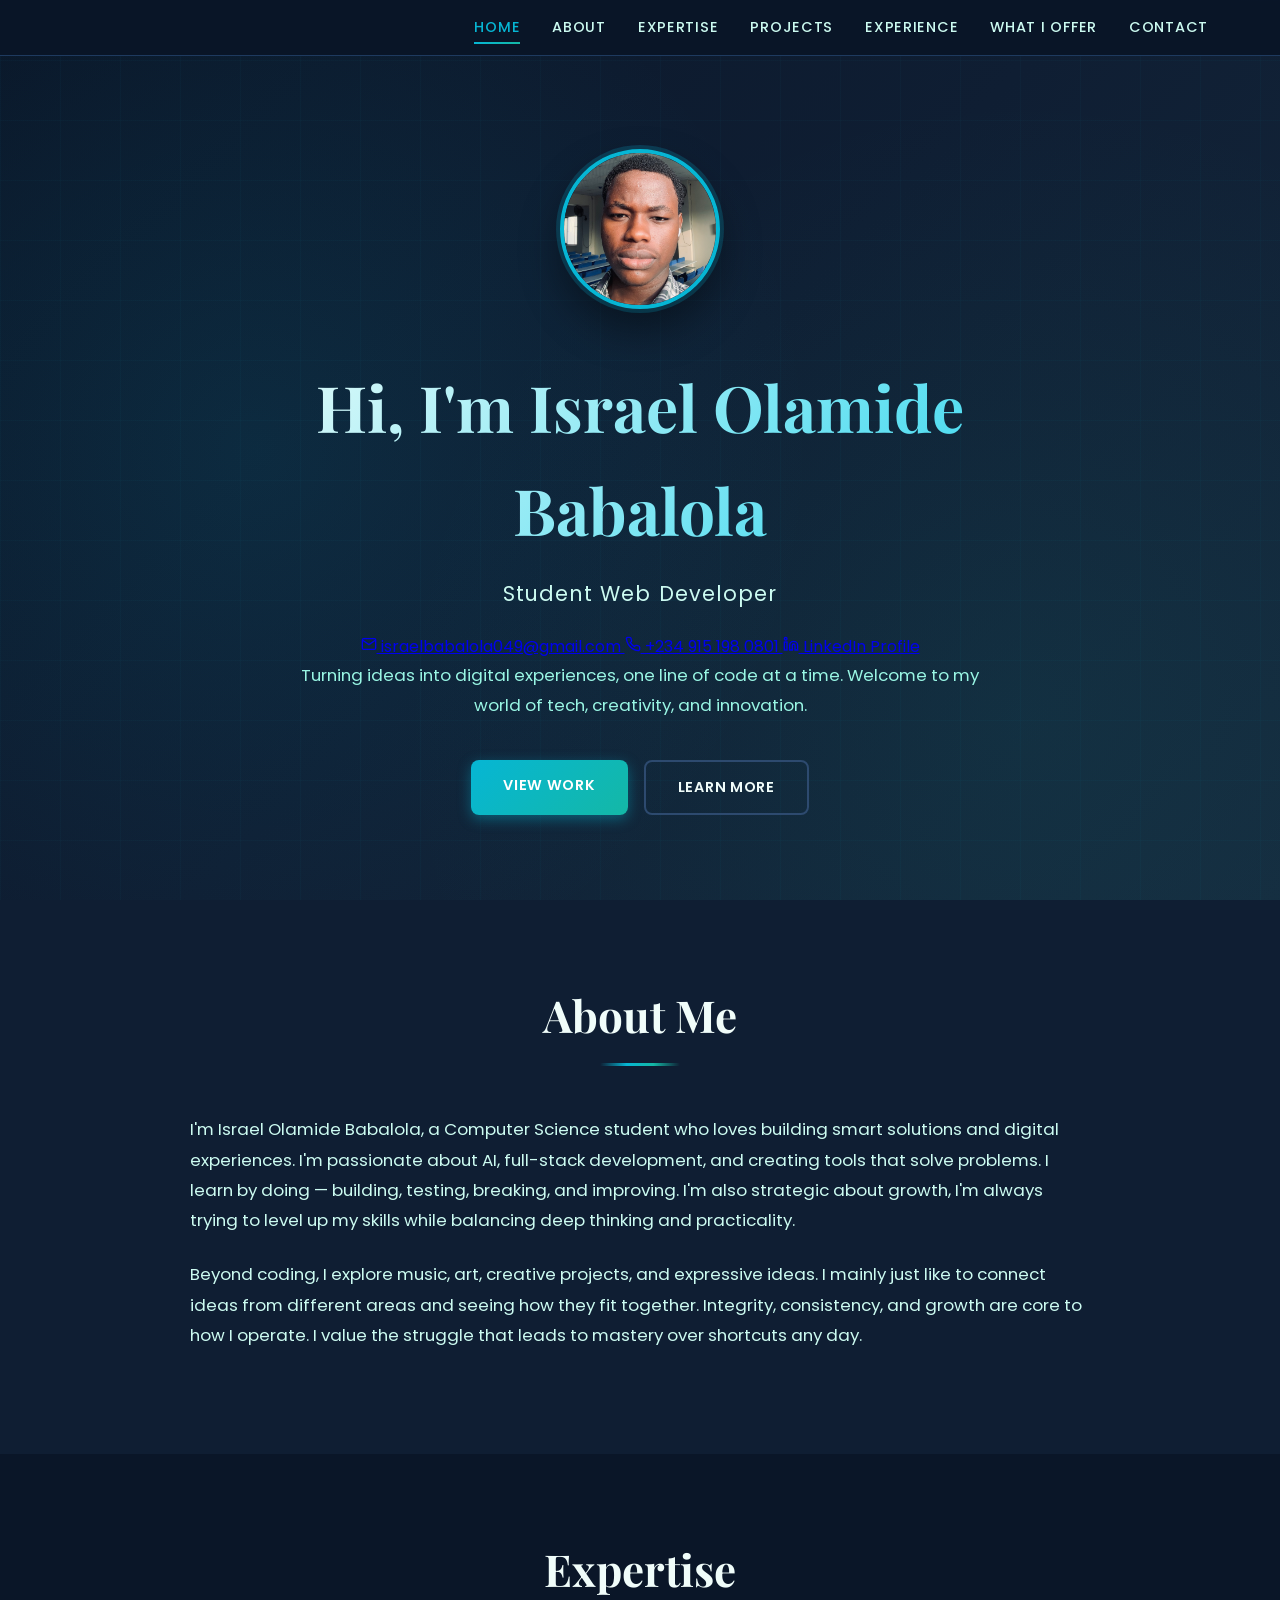
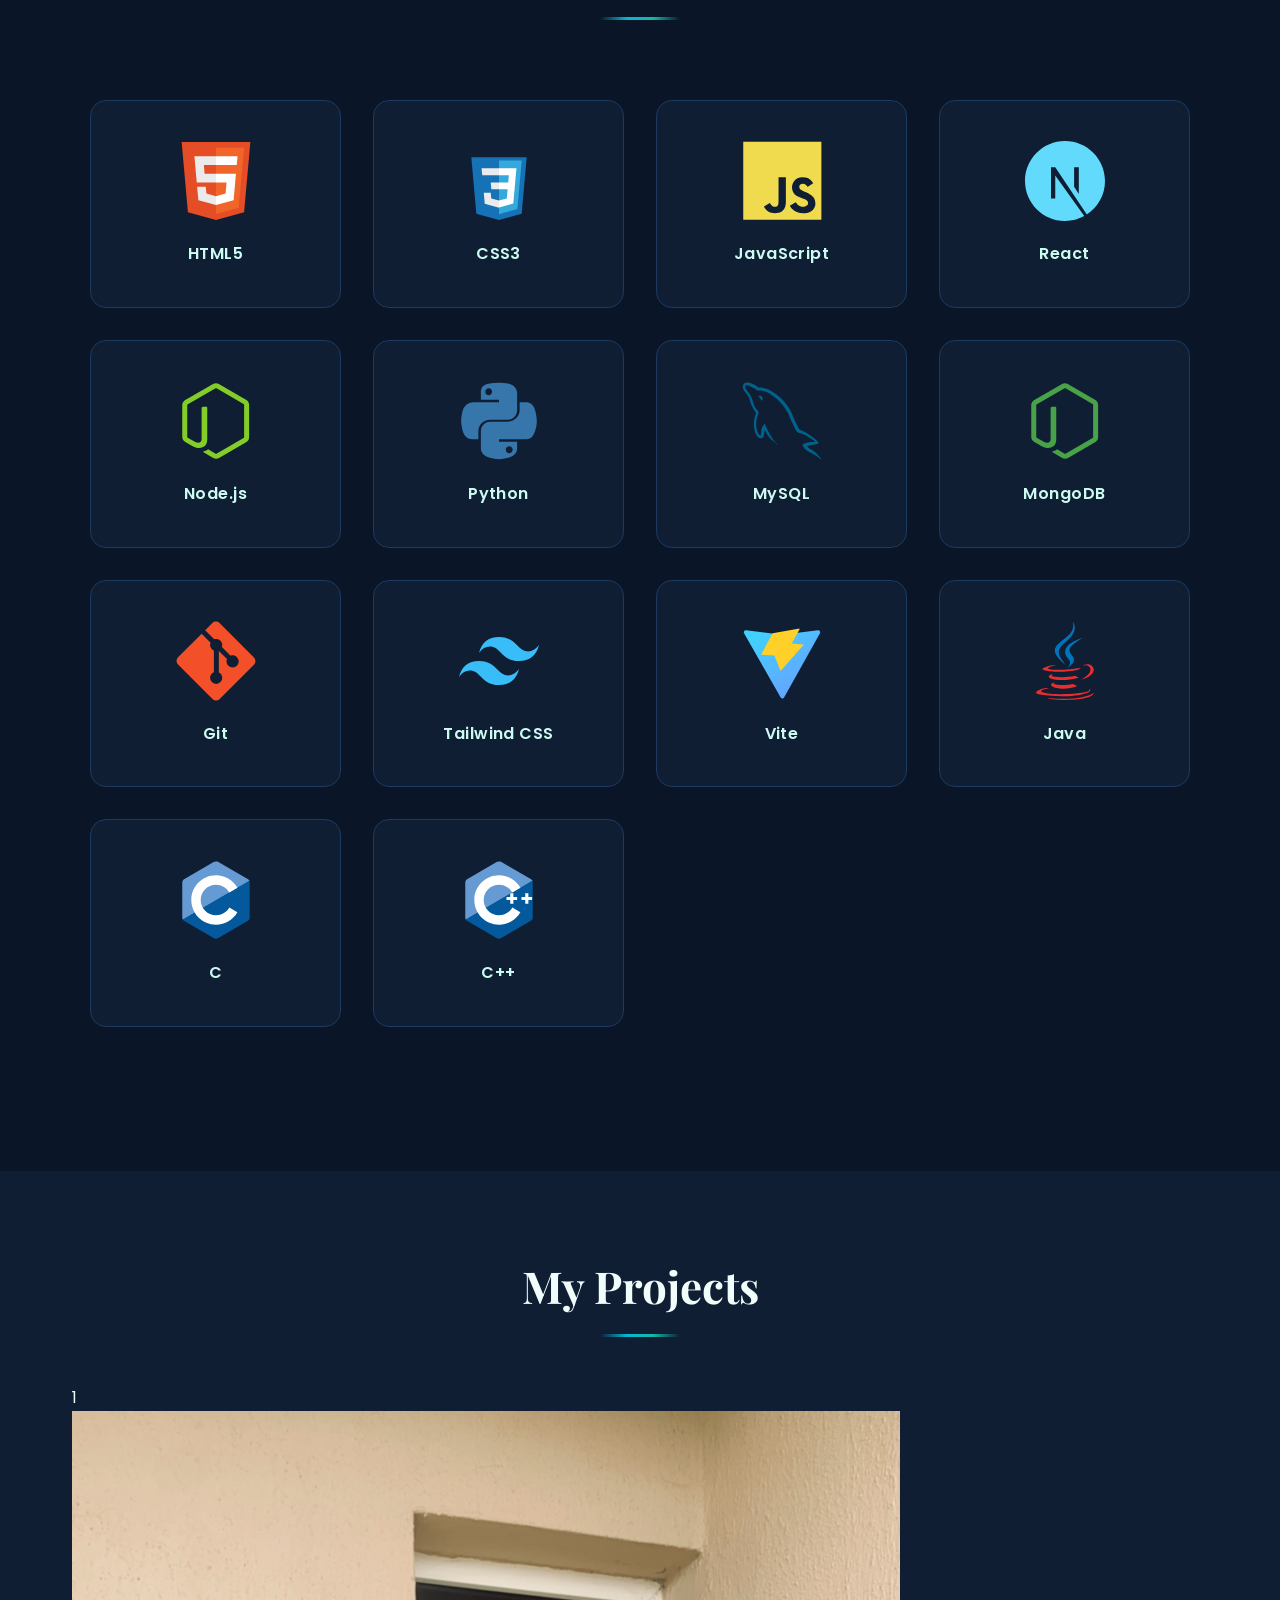
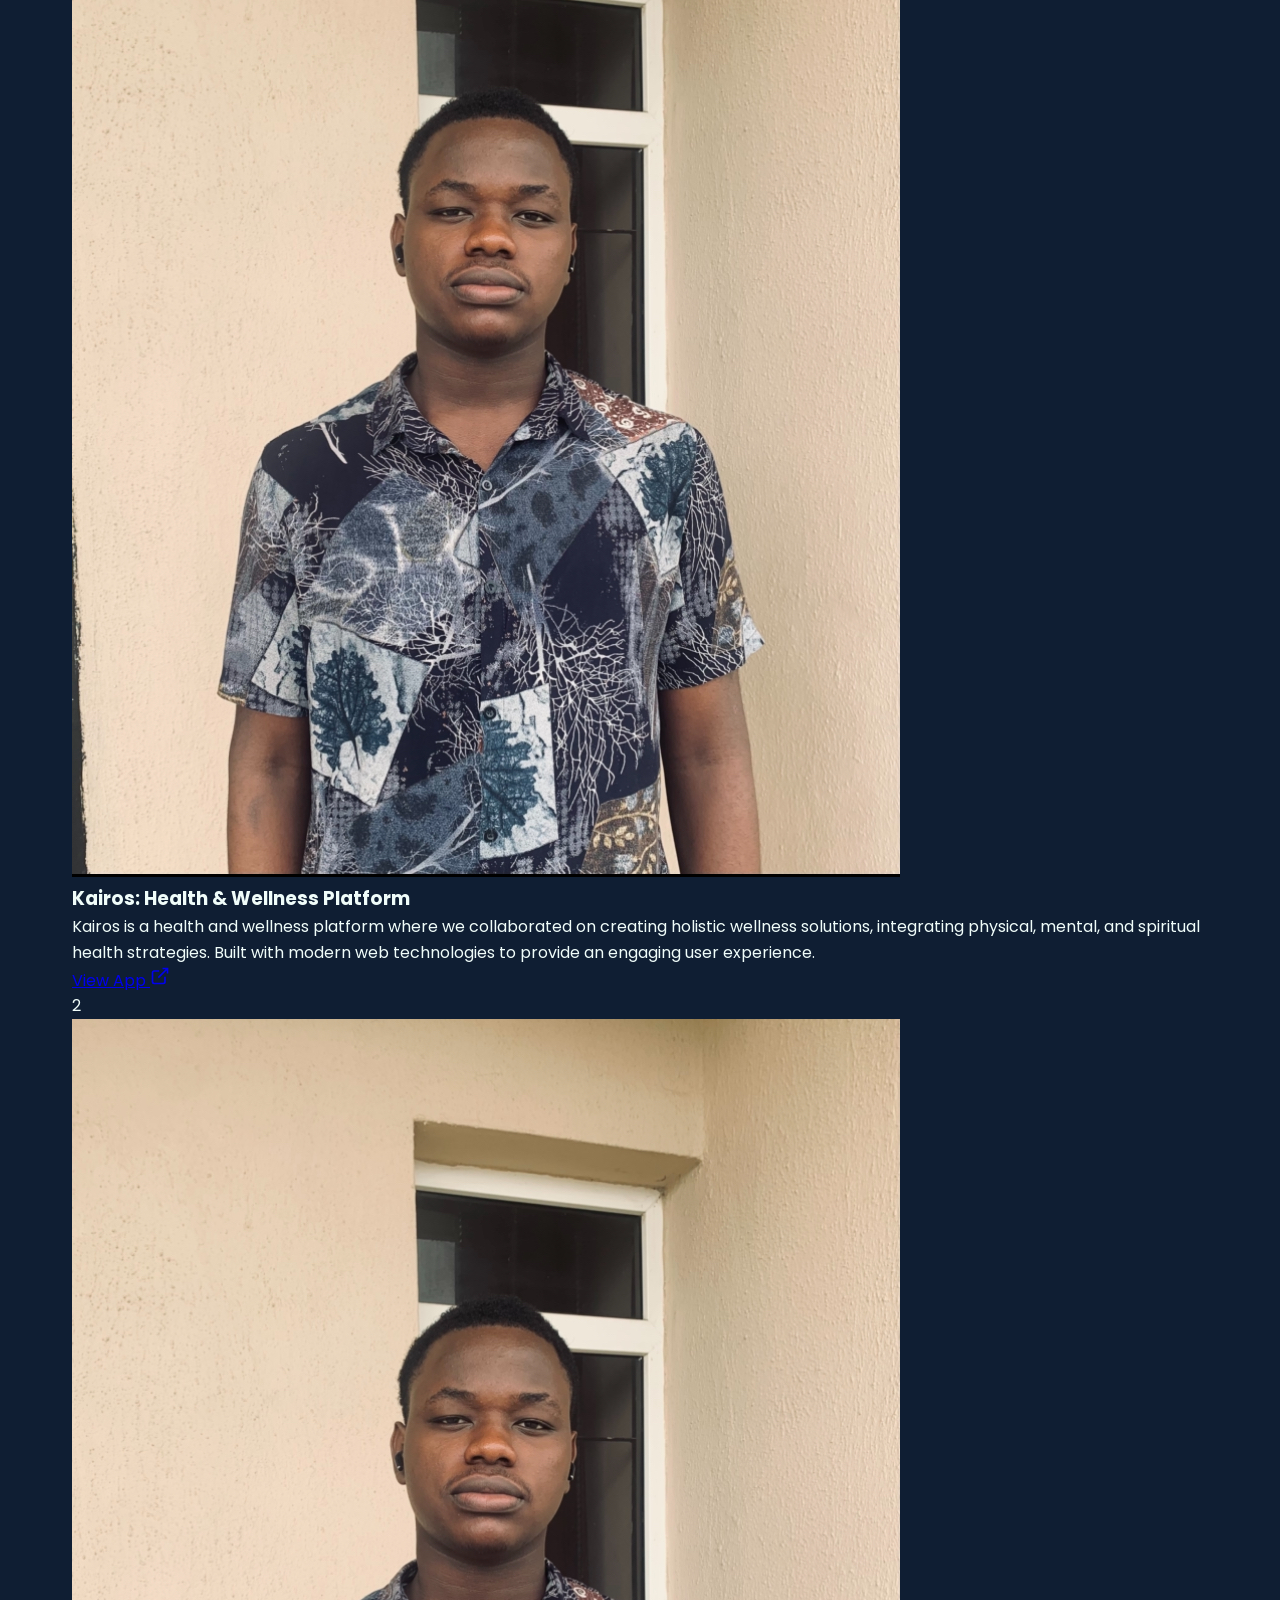
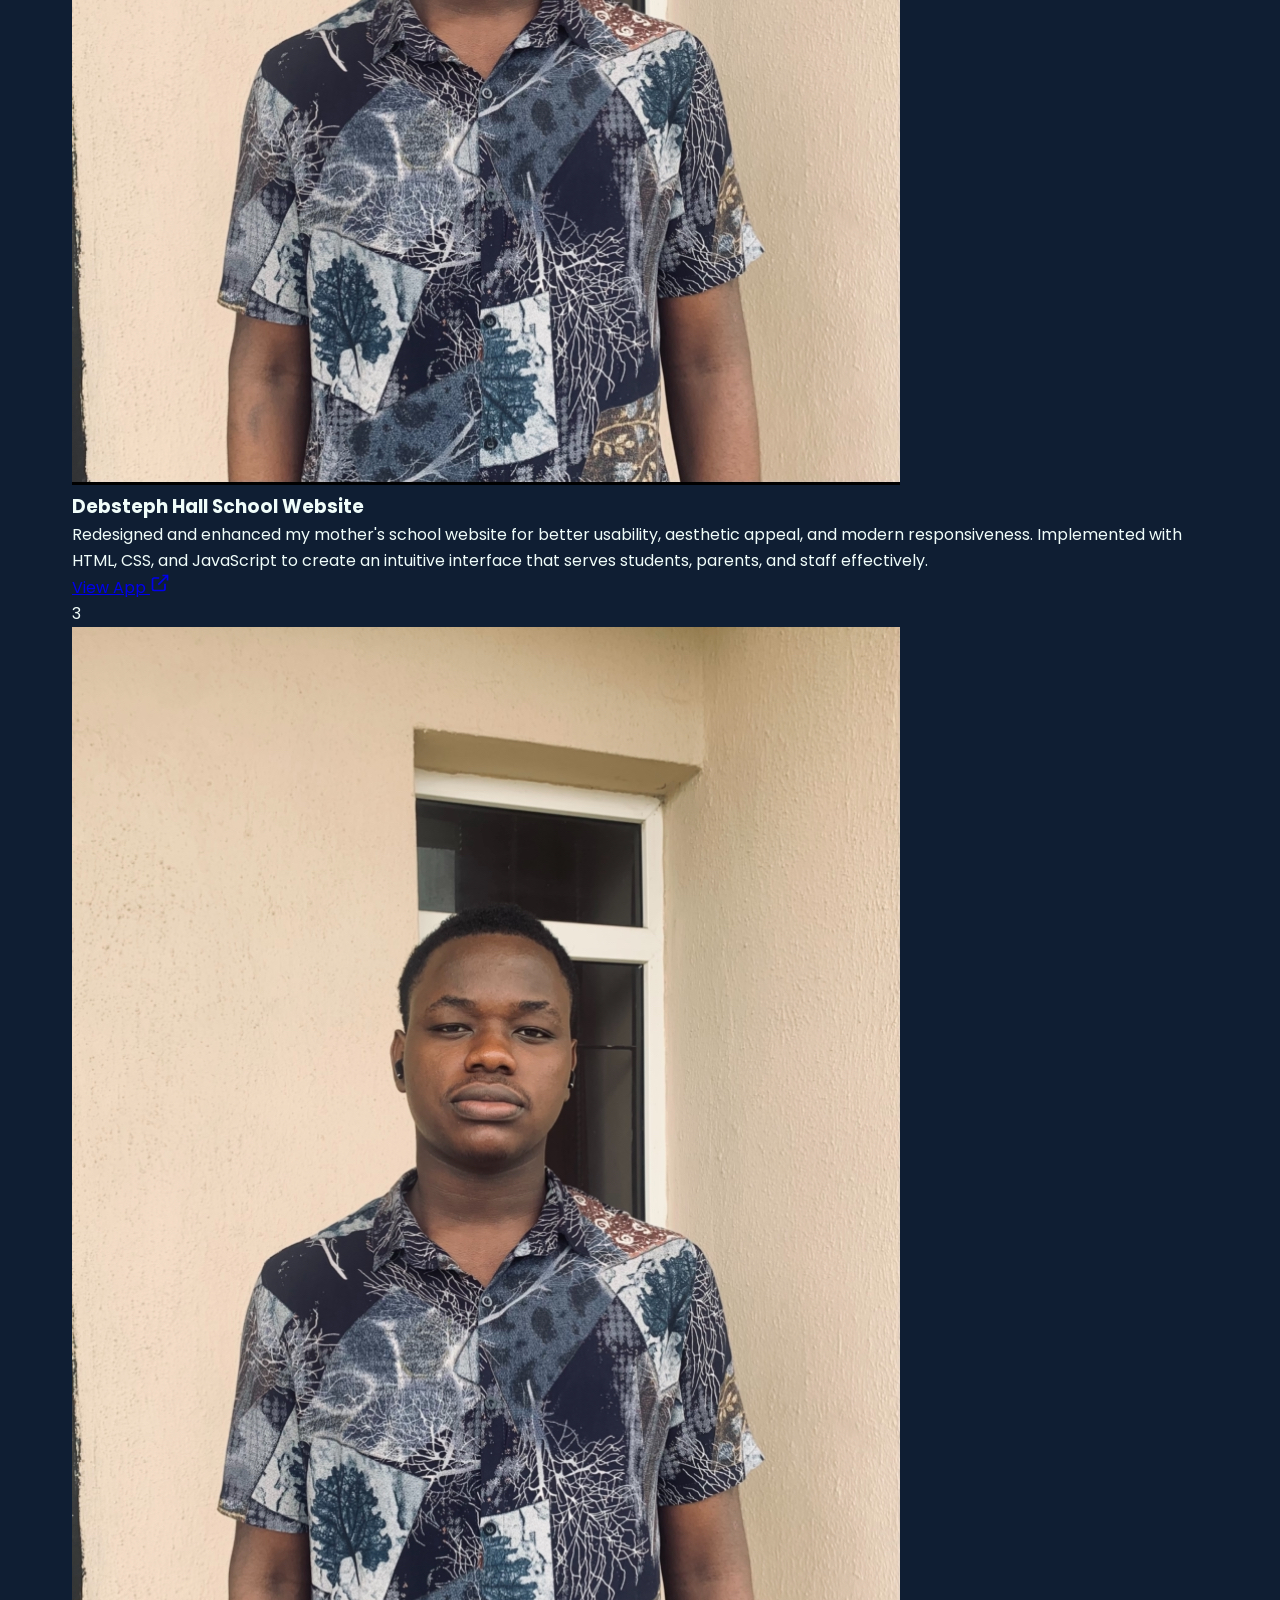
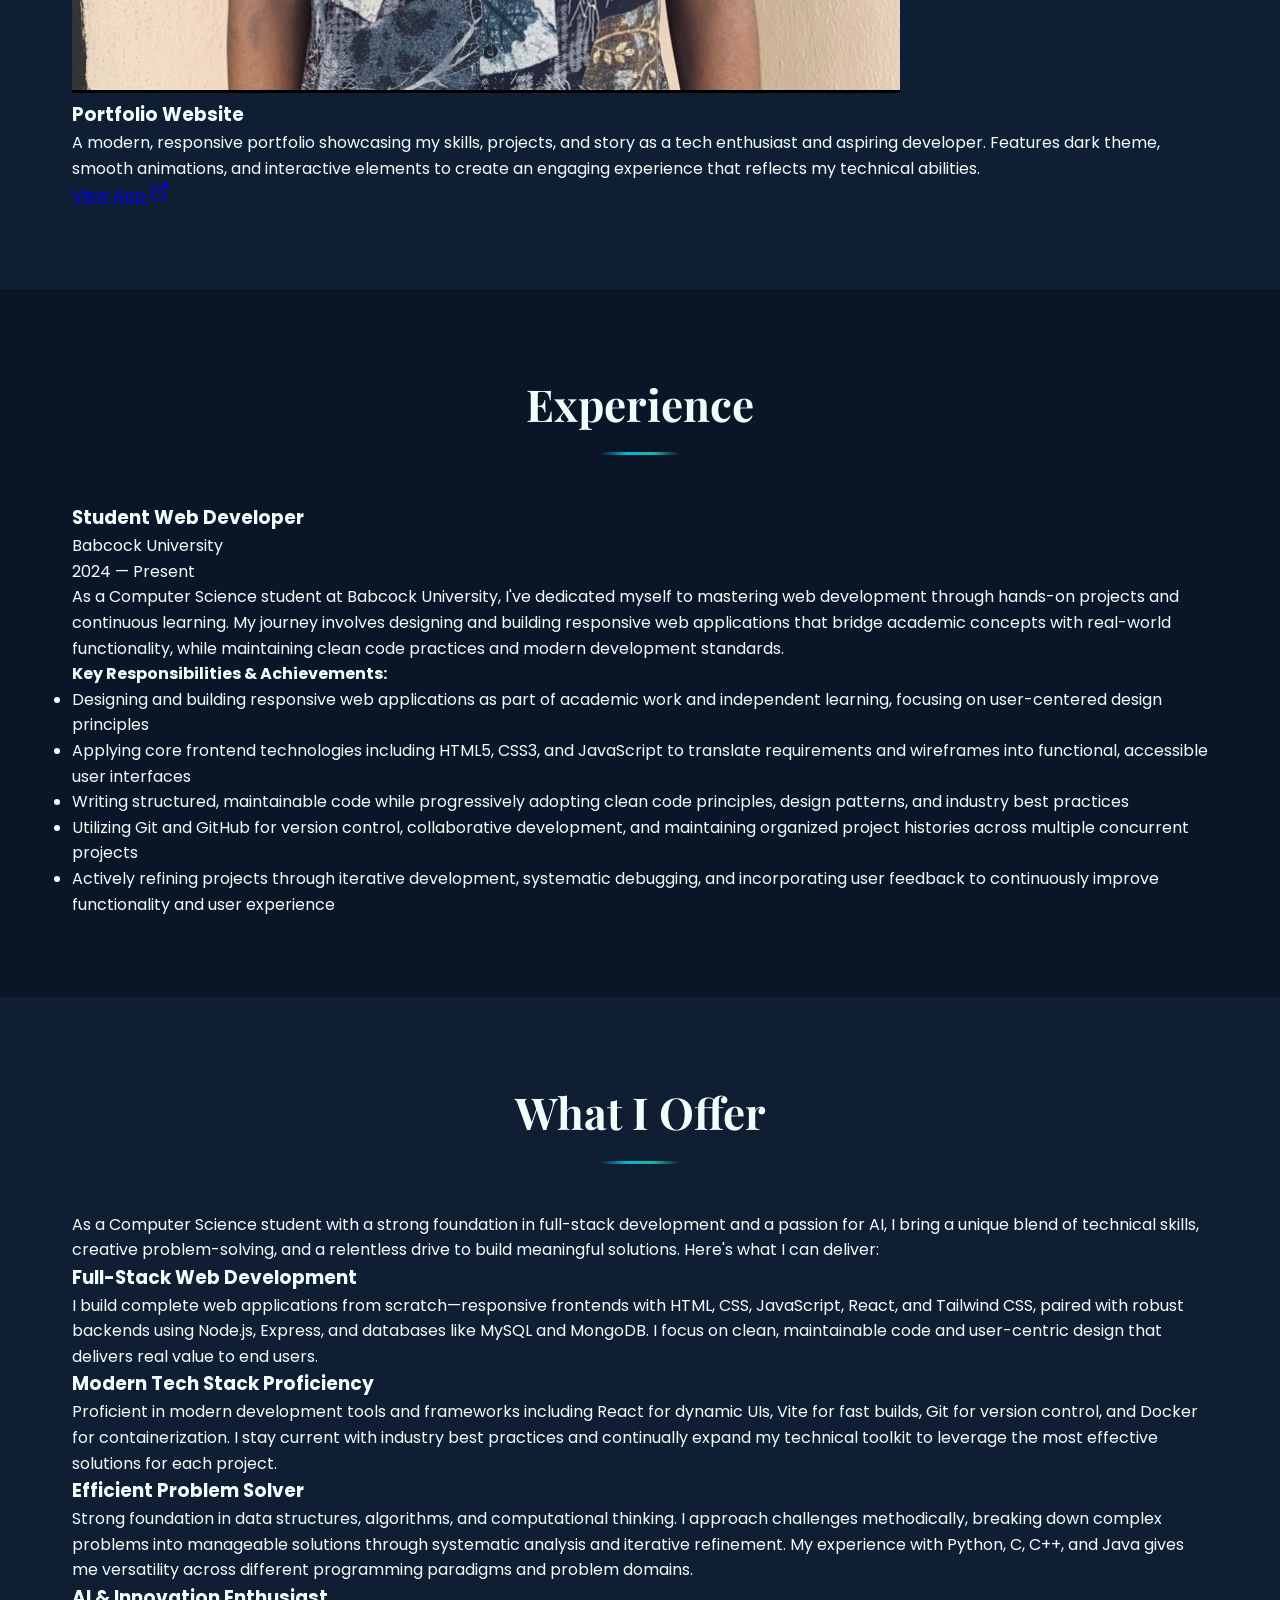
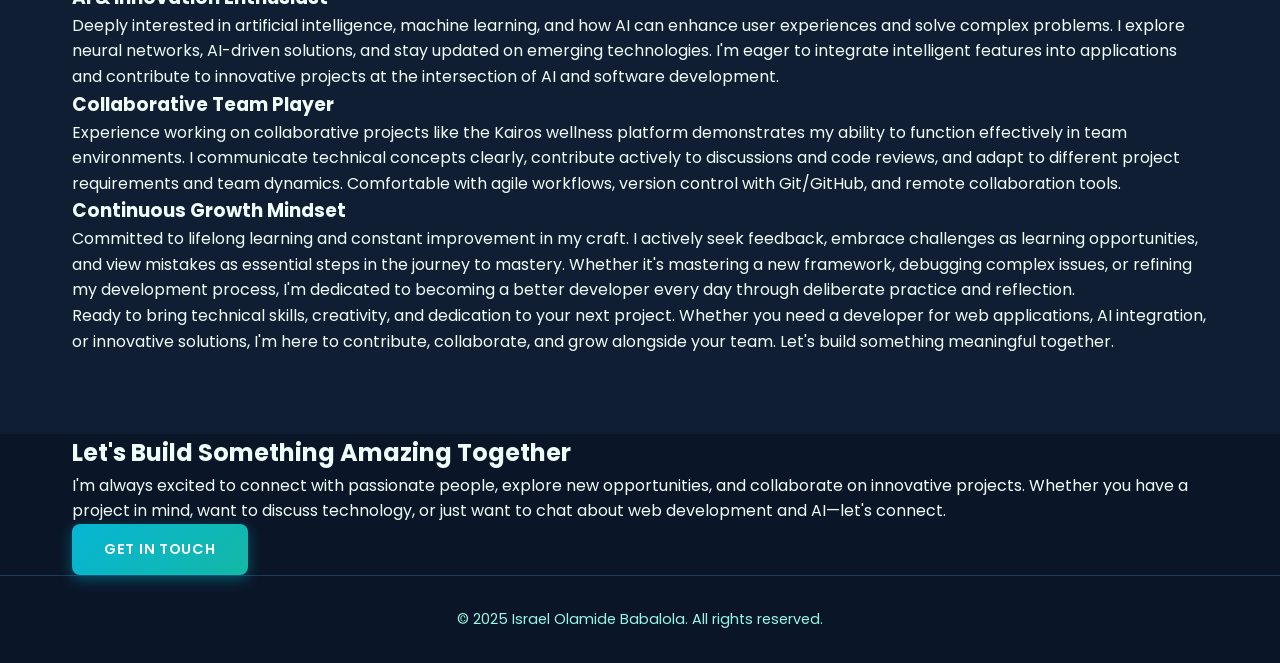
==== index.html @ ada0c88b "Update index.html" ====
<!DOCTYPE html>
<html lang="en">
<head>
  <meta charset="UTF-8" />
  <meta name="viewport" content="width=device-width, initial-scale=1" />
  <title>Israel Olamide Babalola | Software Developer</title>
  <link
    href="https://fonts.googleapis.com/css2?family=Poppins:wght@400;500;600;700&family=Playfair+Display:wght@700;900&display=swap"
    rel="stylesheet"
  />
  <link rel="stylesheet" href="style2.css" />
</head>
<body>
  <!-- Navigation -->
  <nav class="navbar" id="navbar">
    <div class="container">
      <div class="nav-toggle" id="navToggle">
        <span></span>
        <span></span>
        <span></span>
      </div>
      <div class="nav-menu" id="navMenu">
        <a href="#hero">Home</a>
        <a href="#about">About</a>
        <a href="#expertise">Expertise</a>
        <a href="#projects">Projects</a>
        <a href="#experience">Experience</a>
        <a href="#offer">What I Offer</a>
        <a href="contact.html">Contact</a>
      </div>
    </div>
  </nav>

  <!-- Hero Section with Profile Image -->
  <section class="hero" id="hero">
    <div class="hero-background"></div>
    <div class="hero-content">
      <div class="profile-hero">
        <img src="IMG_7767.jpeg" alt="Israel Olamide Babalola" class="hero-profile-image" />
      </div>
      <div class="hero-text">
        <h1 class="hero-title">Hi, I'm Israel Olamide Babalola</h1>
        <h2 class="hero-subtitle">Student Web Developer</h2>
        
        <!-- Contact Info -->
        <div class="hero-contact">
          <a href="mailto:israelbabalola049@gmail.com" class="hero-contact-item">
            <svg width="16" height="16" viewBox="0 0 24 24" fill="none" stroke="currentColor" stroke-width="2">
              <path d="M4 4h16c1.1 0 2 .9 2 2v12c0 1.1-.9 2-2 2H4c-1.1 0-2-.9-2-2V6c0-1.1.9-2 2-2z"/>
              <polyline points="22,6 12,13 2,6"/>
            </svg>
            israelbabalola049@gmail.com
          </a>
          <a href="tel:+2349151980801" class="hero-contact-item">
            <svg width="16" height="16" viewBox="0 0 24 24" fill="none" stroke="currentColor" stroke-width="2">
              <path d="M22 16.92v3a2 2 0 0 1-2.18 2 19.79 19.79 0 0 1-8.63-3.07 19.5 19.5 0 0 1-6-6 19.79 19.79 0 0 1-3.07-8.67A2 2 0 0 1 4.11 2h3a2 2 0 0 1 2 1.72 12.84 12.84 0 0 0 .7 2.81 2 2 0 0 1-.45 2.11L8.09 9.91a16 16 0 0 0 6 6l1.27-1.27a2 2 0 0 1 2.11-.45 12.84 12.84 0 0 0 2.81.7A2 2 0 0 1 22 16.92z"/>
            </svg>
            +234 915 198 0801
          </a>
          <a href="https://www.linkedin.com/in/israel-babalola-629b5837b" target="_blank" class="hero-contact-item">
            <svg width="16" height="16" viewBox="0 0 24 24" fill="none" stroke="currentColor" stroke-width="2">
              <path d="M16 8a6 6 0 0 1 6 6v7h-4v-7a2 2 0 0 0-2-2 2 2 0 0 0-2 2v7h-4v-7a6 6 0 0 1 6-6z"/>
              <rect x="2" y="9" width="4" height="12"/>
              <circle cx="4" cy="4" r="2"/>
            </svg>
            LinkedIn Profile
          </a>
        </div>
        
        <p class="hero-description">
          Turning ideas into digital experiences, one line of code at a time.
          Welcome to my world of tech, creativity, and innovation.
        </p>
        <div class="hero-cta">
          <a href="#projects" class="btn btn-primary">View Work</a>
          <a href="#about" class="btn btn-secondary">Learn More</a>
        </div>
      </div>
    </div>
  </section>

  <!-- About Section -->
  <section class="about section" id="about">
    <div class="container">
      <h2 class="section-title">About Me</h2>
      <div class="about-content">
        <div class="about-text">
          <p>
            I'm Israel Olamide Babalola, a Computer Science student who loves building
            smart solutions and digital experiences. I'm passionate about AI,
            full-stack development, and creating tools that solve problems. I learn
            by doing — building, testing, breaking, and improving. I'm also strategic
            about growth, I'm always trying to level up my skills while balancing
            deep thinking and practicality.
          </p>
          <p>
            Beyond coding, I explore music, art, creative projects, and expressive
            ideas. I mainly just like to connect ideas from different areas and
            seeing how they fit together. Integrity, consistency, and growth are core
            to how I operate. I value the struggle that leads to mastery over
            shortcuts any day.
          </p>
        </div>
      </div>
    </div>
  </section>

  <!-- Expertise Section -->
  <section class="expertise section" id="expertise">
    <div class="container">
      <h2 class="section-title">Expertise</h2>
      
      <!-- Technologies Grid -->
      <div class="technologies-section">
        <div class="technologies-grid">
          <div class="tech-card" data-tech="html">
            <div class="tech-shine"></div>
            <div class="tech-icon">
              <svg viewBox="0 0 128 128">
                <path fill="#E44D26" d="M19.037 113.876L9.032 1.661h109.936l-10.016 112.198-45.019 12.48z"></path>
                <path fill="#F16529" d="M64 116.8l36.378-10.086 8.559-95.878H64z"></path>
                <path fill="#EBEBEB" d="M64 52.455H45.788L44.53 38.361H64V24.599H29.489l.33 3.692 3.382 37.927H64zm0 35.743l-.061.017-15.327-4.14-.979-10.975H33.816l1.928 21.609 28.193 7.826.063-.017z"></path>
                <path fill="#fff" d="M63.952 52.455v13.763h16.947l-1.597 17.849-15.35 4.143v14.319l28.215-7.82.207-2.325 3.234-36.233.335-3.696h-3.708zm0-27.856v13.762h33.244l.276-3.092.628-6.978.329-3.692z"></path>
              </svg>
            </div>
            <span>HTML5</span>
          </div>
          
          <div class="tech-card" data-tech="css">
            <div class="tech-shine"></div>
            <div class="tech-icon">
              <svg viewBox="0 0 128 128">
                <path fill="#1572B6" d="M19.67 26l8.069 90.493 36.206 10.05 36.307-10.063L108.33 26z"></path>
                <path fill="#33A9DC" d="M64.001 117.062l29.439-8.162 6.926-77.591H64.001z"></path>
                <path fill="#fff" d="M64 66.22h14.738l1.019-11.405H64V43.677h27.929l-.267 2.988-2.737 30.659H64z"></path>
                <path fill="#EBEBEB" d="M64.067 95.146l-.049.014-12.404-3.35-.794-8.883H39.641l1.561 17.488 22.814 6.333.052-.015z"></path>
                <path fill="#fff" d="M77.792 76.886L76.45 91.802l-12.422 3.353v11.193l22.849-6.334.168-1.882 1.938-21.754z"></path>
                <path fill="#EBEBEB" d="M64.039 43.677v11.138H37.136l-.224-2.503-.507-5.646-.267-2.989zM64 66.221v11.138H51.753l-.223-2.503-.508-5.647-.267-2.988z"></path>
              </svg>
            </div>
            <span>CSS3</span>
          </div>
          
          <div class="tech-card" data-tech="javascript">
            <div class="tech-shine"></div>
            <div class="tech-icon">
              <svg viewBox="0 0 128 128">
                <path fill="#F0DB4F" d="M2 1v125h125V1H2zm66.119 106.513c-1.845 3.749-5.367 6.212-9.448 7.401-6.271 1.44-12.269.619-16.731-2.059-2.986-1.832-5.318-4.652-6.901-7.901l9.52-5.83c.083.035.333.487.667 1.071 1.214 2.034 2.261 3.474 4.319 4.485 2.022.69 6.461 1.131 8.175-2.427 1.047-1.81.714-7.628.714-14.065C58.433 78.073 58.48 68 58.48 58h11.709c0 11 .06 21.418 0 32.152.025 6.58.596 12.446-2.07 17.361zm48.574-3.308c-4.07 13.922-26.762 14.374-35.83 5.176-1.916-2.165-3.117-3.296-4.26-5.795 4.819-2.772 4.819-2.772 9.508-5.485 2.547 3.915 4.902 6.068 9.139 6.949 5.748.702 11.531-1.273 10.234-7.378-1.333-4.986-11.77-6.199-18.873-10.531-7.211-4.843-8.901-16.611-2.975-23.335 1.975-2.487 5.343-4.343 8.877-5.235l3.688-.477c7.081-.143 11.507 1.727 14.756 5.355.904.916 1.642 1.904 3.022 4.045-3.772 2.404-3.76 2.381-9.163 5.879-1.154-2.486-3.069-4.046-5.093-4.724-3.142-.952-7.104.083-7.926 3.403-.285 1.023-.226 1.975.227 3.665 1.273 2.903 5.545 4.165 9.377 5.926 11.031 4.474 14.756 9.271 15.672 14.981.882 4.916-.213 8.105-.38 8.581z"></path>
              </svg>
            </div>
            <span>JavaScript</span>
          </div>
          
          <div class="tech-card" data-tech="react">
            <div class="tech-shine"></div>
            <div class="tech-icon">
              <svg viewBox="0 0 128 128">
                <path fill="#61DAFB" d="M64 0C28.7 0 0 28.7 0 64s28.7 64 64 64c11.2 0 21.7-2.9 30.8-7.9L48.4 55.3v36.6h-6.8V41.8h6.8l50.5 75.8C116.4 106.2 128 86.5 128 64c0-35.3-28.7-64-64-64zm22.1 84.6l-7.5-11.3V41.8h7.5v42.8z"></path>
              </svg>
            </div>
            <span>React</span>
          </div>
          
          <div class="tech-card" data-tech="nodejs">
            <div class="tech-shine"></div>
            <div class="tech-icon">
              <svg viewBox="0 0 128 128">
                <path fill="#83CD29" d="M112.678 30.334L68.535 4.729c-2.781-1.584-6.424-1.584-9.227 0L14.82 30.334C11.951 31.985 10 35.088 10 38.407v51.142c0 3.319 2.084 6.423 4.954 8.083l11.775 6.688c5.628 2.772 7.617 2.772 10.178 2.772 8.333 0 13.093-5.039 13.093-13.828v-50.49c0-.713-.371-1.774-1.071-1.774h-5.623C42.594 41 41 42.061 41 42.773v50.49c0 3.896-3.524 7.773-10.11 4.48L18.723 90.73c-.424-.23-.723-.693-.723-1.181V38.407c0-.482.555-.966.982-1.213l44.424-25.561c.415-.235 1.025-.235 1.439 0l43.882 25.555c.42.253.272.722.272 1.219v51.142c0 .488.183.963-.232 1.198l-44.086 25.576c-.378.227-.847.227-1.261 0l-11.307-6.749c-.341-.198-.746-.269-1.073-.086-3.146 1.783-3.726 2.02-6.677 3.043-.726.253-1.797.692.41 1.929l14.798 8.754a9.294 9.294 0 004.647 1.246c1.642 0 3.25-.426 4.667-1.246l43.885-25.582c2.87-1.672 4.23-4.764 4.23-8.083V38.407c0-3.319-1.36-6.414-4.229-8.073z"></path>
              </svg>
            </div>
            <span>Node.js</span>
          </div>
          
          <div class="tech-card" data-tech="python">
            <div class="tech-shine"></div>
            <div class="tech-icon">
              <svg viewBox="0 0 128 128">
                <path fill="#3776AB" d="M49.33 62h29.159C86.606 62 93 55.132 93 46.981V19.183c0-7.912-6.632-13.856-14.555-15.176-5.014-.835-10.195-1.215-15.187-1.191-4.99.023-9.612.448-13.805 1.191C37.098 6.188 35 10.758 35 19.183V30h29v4H23.776c-8.484 0-15.914 5.108-18.237 14.811-2.681 11.12-2.8 17.919 0 29.53C7.614 86.983 12.569 93 21.054 93H31V79.952C31 70.315 39.428 62 49.33 62zm-1.838-39.11c-3.026 0-5.478-2.479-5.478-5.545 0-3.079 2.451-5.581 5.478-5.581 3.015 0 5.479 2.502 5.479 5.581-.001 3.066-2.465 5.545-5.479 5.545zm74.789 25.921C120.183 40.363 116.178 34 107.682 34H97v12.981C97 57.031 88.206 65 78.489 65H49.33C41.342 65 35 72.326 35 80.326v27.8c0 7.91 6.745 12.564 14.462 14.834 9.242 2.717 17.994 3.208 29.051 0C85.862 120.831 93 116.549 93 108.126V97H64v-4h43.682c8.484 0 11.647-5.776 14.599-14.66 3.047-9.145 2.916-17.799 0-29.529zm-41.955 55.606c3.027 0 5.479 2.479 5.479 5.547 0 3.076-2.451 5.579-5.479 5.579-3.015 0-5.478-2.502-5.478-5.579 0-3.068 2.463-5.547 5.478-5.547z"></path>
              </svg>
            </div>
            <span>Python</span>
          </div>
          
          <div class="tech-card" data-tech="mysql">
            <div class="tech-shine"></div>
            <div class="tech-icon">
              <svg viewBox="0 0 128 128">
                <path fill="#00618A" d="M116.948 97.807c-6.863-.187-12.104.452-16.585 2.341-1.273.537-3.305.552-3.513 2.147.7.733.809 1.829 1.365 2.731 1.07 1.73 2.876 4.052 4.488 5.268 1.762 1.33 3.577 2.751 5.465 3.902 3.358 2.047 7.107 3.217 10.34 5.268 1.906 1.21 3.799 2.733 5.658 4.097.92.675 1.537 1.724 2.732 2.147v-.194c-.628-.8-.79-1.898-1.366-2.733l-2.537-2.537c-2.48-3.292-5.629-6.184-8.976-8.585-2.669-1.916-8.642-4.504-9.755-7.609l-.195-.195c1.892-.214 4.107-.898 5.854-1.367 2.934-.786 5.556-.583 8.585-1.365l4.097-1.171v-.78c-1.531-1.571-2.623-3.651-4.292-5.073-4.37-3.72-9.138-7.437-14.048-10.537-2.724-1.718-6.089-2.835-8.976-4.292-.971-.491-2.677-.746-3.318-1.562-1.517-1.932-2.342-4.382-3.511-6.633-2.449-4.717-4.854-9.868-7.024-14.831-1.48-3.384-2.447-6.72-4.293-9.756-8.86-14.567-18.396-23.358-33.169-32-3.144-1.838-6.929-2.563-10.929-3.513-2.145-.129-4.292-.26-6.438-.391-1.311-.546-2.673-2.149-3.902-2.927C17.811 4.565 5.257-2.16 1.633 6.682c-2.289 5.581 3.421 11.025 5.462 13.854 1.434 1.982 3.269 4.207 4.293 6.438.674 1.467.79 2.938 1.367 4.489 1.417 3.822 2.652 7.98 4.487 11.511.927 1.788 1.949 3.67 3.122 5.268.718.981 1.951 1.413 2.145 2.927-1.204 1.686-1.273 4.304-1.952 6.44-3.05 9.615-1.899 21.567 2.537 28.683 1.36 2.186 4.567 6.871 8.975 5.073 3.856-1.57 2.995-6.438 4.098-10.732.249-.973.096-1.689.585-2.341v.195l3.513 7.024c2.6 4.187 7.212 8.562 11.122 11.514 2.027 1.531 3.623 4.177 6.244 5.073v-.196h-.195c-.508-.791-1.303-1.119-1.951-1.755-1.527-1.497-3.225-3.358-4.487-5.073-3.556-4.827-6.698-10.11-9.561-15.609-1.368-2.627-2.557-5.523-3.709-8.196-.444-1.03-.438-2.589-1.364-3.122-1.263 1.958-3.122 3.542-4.098 5.854-1.561 3.696-1.762 8.204-2.341 12.878-.342.122-.19.038-.391.194-2.718-.655-3.672-3.452-4.683-5.853-2.554-6.07-3.029-15.842-.781-22.829.582-1.809 3.21-7.501 2.146-9.172-.508-1.666-2.184-2.63-3.121-3.903-1.161-1.574-2.319-3.646-3.124-5.464-2.09-4.731-3.066-10.044-5.267-14.828-1.053-2.287-2.832-4.602-4.293-6.634-1.617-2.253-3.429-3.912-4.683-6.635-.446-.968-1.051-2.518-.391-3.513.21-.671.508-.951 1.171-1.17 1.132-.873 4.284.29 5.462.779 3.129 1.3 5.741 2.538 8.392 4.294 1.271.844 2.559 2.475 4.097 2.927h1.756c2.747.631 5.824.195 8.391.975 4.536 1.378 8.601 3.523 12.292 5.854 11.246 7.102 20.442 17.21 26.732 29.269 1.012 1.942 1.45 3.794 2.341 5.854 1.798 4.153 4.063 8.426 5.852 12.488 1.786 4.052 3.526 8.141 6.05 11.513 1.327 1.772 6.451 2.723 8.781 3.708 1.632.689 4.307 1.409 5.854 2.34 2.953 1.782 5.815 3.903 8.586 5.855 1.383.975 5.64 3.116 5.852 4.879zM29.729 23.466c-1.431-.027-2.443.156-3.513.389v.195h.195c.683 1.402 1.888 2.306 2.731 3.513.65 1.367 1.301 2.732 1.952 4.097l.194-.193c1.209-.853 1.762-2.214 1.755-4.294-.484-.509-.555-1.147-.975-1.755-.556-.811-1.635-1.272-2.339-1.952z"></path>
              </svg>
            </div>
            <span>MySQL</span>
          </div>
          
          <div class="tech-card" data-tech="mongodb">
            <div class="tech-shine"></div>
            <div class="tech-icon">
              <svg viewBox="0 0 128 128">
                <path fill="#47A248" d="M112.678 30.334L68.535 4.729c-2.781-1.584-6.424-1.584-9.227 0L14.82 30.334C11.951 31.985 10 35.088 10 38.407v51.142c0 3.319 2.084 6.423 4.954 8.083l11.775 6.688c5.628 2.772 7.617 2.772 10.178 2.772 8.333 0 13.093-5.039 13.093-13.828v-50.49c0-.713-.371-1.774-1.071-1.774h-5.623C42.594 41 41 42.061 41 42.773v50.49c0 3.896-3.524 7.773-10.11 4.48L18.723 90.73c-.424-.23-.723-.693-.723-1.181V38.407c0-.482.555-.966.982-1.213l44.424-25.561c.415-.235 1.025-.235 1.439 0l43.882 25.555c.42.253.272.722.272 1.219v51.142c0 .488.183.963-.232 1.198l-44.086 25.576c-.378.227-.847.227-1.261 0l-11.307-6.749c-.341-.198-.746-.269-1.073-.086-3.146 1.783-3.726 2.02-6.677 3.043-.726.253-1.797.692.41 1.929l14.798 8.754a9.294 9.294 0 004.647 1.246c1.642 0 3.25-.426 4.667-1.246l43.885-25.582c2.87-1.672 4.23-4.764 4.23-8.083V38.407c0-3.319-1.36-6.414-4.229-8.073z"></path>
              </svg>
            </div>
            <span>MongoDB</span>
          </div>
          
          <div class="tech-card" data-tech="git">
            <div class="tech-shine"></div>
            <div class="tech-icon">
              <svg viewBox="0 0 128 128">
                <path fill="#F34F29" d="M124.737 58.378L69.621 3.264c-3.172-3.174-8.32-3.174-11.497 0L46.68 14.71l14.518 14.518c3.375-1.139 7.243-.375 9.932 2.314 2.703 2.706 3.461 6.607 2.294 9.993l13.992 13.993c3.385-1.167 7.292-.413 9.994 2.295 3.78 3.777 3.78 9.9 0 13.679a9.673 9.673 0 01-13.683 0 9.677 9.677 0 01-2.105-10.521L68.574 47.933l-.002 34.341a9.708 9.708 0 012.559 1.828c3.778 3.777 3.778 9.898 0 13.683-3.779 3.777-9.904 3.777-13.679 0-3.778-3.784-3.778-9.905 0-13.683a9.65 9.65 0 013.167-2.11V47.333a9.581 9.581 0 01-3.167-2.111c-2.862-2.86-3.551-7.06-2.083-10.576L41.056 20.333 3.264 58.123a8.133 8.133 0 000 11.5l55.117 55.114c3.174 3.174 8.32 3.174 11.499 0l54.858-54.858a8.135 8.135 0 00-.001-11.501z"></path>
              </svg>
            </div>
            <span>Git</span>
          </div>
          
          <div class="tech-card" data-tech="tailwind">
            <div class="tech-shine"></div>
            <div class="tech-icon">
              <svg viewBox="0 0 128 128">
                <path fill="#38BDF8" d="M64.004 25.602c-17.067 0-27.73 8.53-32 25.597 6.398-8.531 13.867-11.73 22.398-9.597 4.871 1.214 8.352 4.746 12.207 8.66C72.883 56.629 80.145 64 96.004 64c17.066 0 27.73-8.531 32-25.602-6.399 8.536-13.867 11.735-22.399 9.602-4.87-1.215-8.347-4.746-12.207-8.66-6.27-6.367-13.53-13.738-29.394-13.738zM32.004 64c-17.066 0-27.73 8.531-32 25.602C6.402 81.066 13.87 77.867 22.402 80c4.871 1.215 8.352 4.746 12.207 8.66 6.274 6.367 13.536 13.738 29.395 13.738 17.066 0 27.73-8.53 32-25.597-6.399 8.531-13.867 11.73-22.399 9.597-4.87-1.214-8.347-4.746-12.207-8.66C55.128 71.371 47.868 64 32.004 64z"/>
              </svg>
            </div>
            <span>Tailwind CSS</span>
          </div>
          
          <div class="tech-card" data-tech="vite">
            <div class="tech-shine"></div>
            <div class="tech-icon">
              <svg viewBox="0 0 128 128">
                <defs>
                  <linearGradient id="vite-gradient" x1="6" y1="33" x2="235" y2="344" gradientUnits="userSpaceOnUse">
                    <stop offset="0" stop-color="#41D1FF"/>
                    <stop offset="1" stop-color="#BD34FE"/>
                  </linearGradient>
                </defs>
                <path fill="url(#vite-gradient)" d="M124.766 19.52L67.324 122.238c-1.187 2.121-4.234 2.133-5.437.02L3.305 19.532c-1.313-2.302.652-5.087 3.261-4.622L64 22.076l57.502-7.145c2.607-.324 4.571 2.303 3.264 4.589z"/>
                <path fill="#FFD028" d="M91.745 12.115L49.255 19.475a.694.694 0 0 0-.524.333L31.13 52.933c-.308.547.058 1.229.68 1.264l19.689.948a.695.695 0 0 1 .615.422l8.999 23.265c.203.524.87.663 1.232.257l35.718-40.164c.402-.452.15-1.176-.425-1.22l-17.304-1.548a.695.695 0 0 1-.598-.414L92.421 12.82c-.24-.533-.98-.837-1.456-.705z"/>
              </svg>
            </div>
            <span>Vite</span>
          </div>
          
          <div class="tech-card" data-tech="java">
            <div class="tech-shine"></div>
            <div class="tech-icon">
              <svg viewBox="0 0 128 128">
                <path fill="#EA2D2E" d="M47.617 98.12s-4.767 2.774 3.397 3.71c9.892 1.13 14.947.968 25.845-1.092 0 0 2.871 1.795 6.873 3.351-24.439 10.47-55.308-.607-36.115-5.969zm-2.988-13.665s-5.348 3.959 2.823 4.805c10.567 1.091 18.91 1.18 33.354-1.6 0 0 1.993 2.025 5.132 3.131-29.542 8.64-62.446.68-41.309-6.336z"/>
                <path fill="#0074BD" d="M69.802 61.271c6.025 6.935-1.58 13.17-1.58 13.17s15.289-7.891 8.269-17.777c-6.559-9.215-11.587-13.792 15.635-29.58 0 .001-42.731 10.67-22.324 34.187z"/>
                <path fill="#EA2D2E" d="M102.123 108.229s3.529 2.91-3.888 5.159c-14.102 4.272-58.706 5.56-71.094.171-4.451-1.938 3.899-4.625 6.526-5.192 2.739-.593 4.303-.485 4.303-.485-4.953-3.487-32.013 6.85-13.743 9.815 49.821 8.076 90.817-3.637 77.896-9.468zM49.912 70.294s-22.686 5.389-8.033 7.348c6.188.828 18.518.638 30.011-.326 9.39-.789 18.813-2.474 18.813-2.474s-3.308 1.419-5.704 3.053c-23.042 6.061-67.544 3.238-54.731-2.958 10.832-5.239 19.644-4.643 19.644-4.643zm40.697 22.747c23.421-12.167 12.591-23.86 5.032-22.285-1.848.385-2.677.72-2.677.72s.688-1.079 2-1.543c14.953-5.255 26.451 15.503-4.823 23.725 0-.002.359-.327.468-.617z"/>
                <path fill="#0074BD" d="M76.491 1.587S89.459 14.563 64.188 34.51c-20.266 16.006-4.621 25.13-.007 35.559-11.831-10.673-20.509-20.07-14.688-28.815C58.041 28.42 81.722 22.195 76.491 1.587z"/>
                <path fill="#EA2D2E" d="M52.214 126.021c22.476 1.437 57-.8 57.817-11.436 0 0-1.571 4.032-18.577 7.231-19.186 3.612-42.854 3.191-56.887.874 0 .001 2.875 2.381 17.647 3.331z"/>
              </svg>
            </div>
            <span>Java</span>
          </div>
          
          <div class="tech-card" data-tech="c">
            <div class="tech-shine"></div>
            <div class="tech-icon">
              <svg viewBox="0 0 128 128">
                <path fill="#659AD3" d="M115.4 30.7L67.1 2.9c-.8-.5-1.9-.7-3.1-.7-1.2 0-2.3.3-3.1.7l-48 27.9c-1.7 1-2.9 3.5-2.9 5.4v55.7c0 1.1.2 2.4 1 3.5l106.8-62c-.6-1.2-1.5-2.1-2.4-2.7z"/>
                <path fill="#03599C" d="M10.7 95.3c.5.8 1.2 1.5 1.9 1.9l48.2 27.9c.8.5 1.9.7 3.1.7 1.2 0 2.3-.3 3.1-.7l48-27.9c1.7-1 2.9-3.5 2.9-5.4V36.1c0-.9-.1-1.9-.6-2.8l-106.6 62z"/>
                <path fill="#fff" d="M85.3 76.1C81.1 83.5 73.1 88.5 64 88.5c-13.5 0-24.5-11-24.5-24.5s11-24.5 24.5-24.5c9.1 0 17.1 5 21.3 12.5l13-7.5c-6.8-11.9-19.6-20-34.3-20-21.8 0-39.5 17.7-39.5 39.5s17.7 39.5 39.5 39.5c14.6 0 27.4-8 34.2-19.8l-12.9-7.6z"/>
              </svg>
            </div>
            <span>C</span>
          </div>
          
          <div class="tech-card" data-tech="cpp">
            <div class="tech-shine"></div>
            <div class="tech-icon">
              <svg viewBox="0 0 128 128">
                <path fill="#659AD3" d="M115.4 30.7L67.1 2.9c-.8-.5-1.9-.7-3.1-.7-1.2 0-2.3.3-3.1.7l-48 27.9c-1.7 1-2.9 3.5-2.9 5.4v55.7c0 1.1.2 2.4 1 3.5l106.8-62c-.6-1.2-1.5-2.1-2.4-2.7z"/>
                <path fill="#03599C" d="M10.7 95.3c.5.8 1.2 1.5 1.9 1.9l48.2 27.9c.8.5 1.9.7 3.1.7 1.2 0 2.3-.3 3.1-.7l48-27.9c1.7-1 2.9-3.5 2.9-5.4V36.1c0-.9-.1-1.9-.6-2.8l-106.6 62z"/>
                <path fill="#fff" d="M85.3 76.1C81.1 83.5 73.1 88.5 64 88.5c-13.5 0-24.5-11-24.5-24.5s11-24.5 24.5-24.5c9.1 0 17.1 5 21.3 12.5l13-7.5c-6.8-11.9-19.6-20-34.3-20-21.8 0-39.5 17.7-39.5 39.5s17.7 39.5 39.5 39.5c14.6 0 27.4-8 34.2-19.8l-12.9-7.6zM82 53h5v6h6v5h-6v6h-5v-6h-6v-5h6v-6zm24 0h5v6h6v5h-6v6h-5v-6h-6v-5h6v-6z"/>
              </svg>
            </div>
            <span>C++</span>
          </div>
          
        </div>
      </div>
    </div>
  </section>

  <!-- Projects Section - BUCC Style -->
  <section class="projects section" id="projects">
    <div class="container">
      <h2 class="section-title">My Projects</h2>
      <div class="projects-bucc">
        
        <!-- Project 1 -->
        <div class="project-item">
          <div class="project-number">1</div>
          <div class="project-image">
            <img src="IMG_E6528.JPG" alt="Kairos Wellness Platform" />
          </div>
          <div class="project-details">
            <h3>Kairos: Health & Wellness Platform</h3>
            <p>Kairos is a health and wellness platform where we collaborated on creating holistic wellness solutions, integrating physical, mental, and spiritual health strategies. Built with modern web technologies to provide an engaging user experience.</p>
            <a href="https://www.kairoswellnesscollective.com" target="_blank" class="project-view-btn">
              View App
              <svg width="20" height="20" viewBox="0 0 24 24" fill="none" stroke="currentColor" stroke-width="2">
                <path d="M18 13v6a2 2 0 0 1-2 2H5a2 2 0 0 1-2-2V8a2 2 0 0 1 2-2h6M15 3h6v6M10 14L21 3"/>
              </svg>
            </a>
          </div>
        </div>

        <!-- Project 2 -->
        <div class="project-item">
          <div class="project-number">2</div>
          <div class="project-image">
            <img src="IMG_E6528.JPG" alt="Debsteph Hall School Website" />
          </div>
          <div class="project-details">
            <h3>Debsteph Hall School Website</h3>
            <p>Redesigned and enhanced my mother's school website for better usability, aesthetic appeal, and modern responsiveness. Implemented with HTML, CSS, and JavaScript to create an intuitive interface that serves students, parents, and staff effectively.</p>
            <a href="https://israelbabalola049-cmd.github.io/debstephhall.github.io/" target="_blank" class="project-view-btn">
              View App
              <svg width="20" height="20" viewBox="0 0 24 24" fill="none" stroke="currentColor" stroke-width="2">
                <path d="M18 13v6a2 2 0 0 1-2 2H5a2 2 0 0 1-2-2V8a2 2 0 0 1 2-2h6M15 3h6v6M10 14L21 3"/>
              </svg>
            </a>
          </div>
        </div>

        <!-- Project 3 -->
        <div class="project-item">
          <div class="project-number">3</div>
          <div class="project-image">
            <img src="IMG_E6528.JPG" alt="Portfolio Website" />
          </div>
          <div class="project-details">
            <h3>Portfolio Website</h3>
            <p>A modern, responsive portfolio showcasing my skills, projects, and story as a tech enthusiast and aspiring developer. Features dark theme, smooth animations, and interactive elements to create an engaging experience that reflects my technical abilities.</p>
            <a href="#" class="project-view-btn">
              View App
              <svg width="20" height="20" viewBox="0 0 24 24" fill="none" stroke="currentColor" stroke-width="2">
                <path d="M18 13v6a2 2 0 0 1-2 2H5a2 2 0 0 1-2-2V8a2 2 0 0 1 2-2h6M15 3h6v6M10 14L21 3"/>
              </svg>
            </a>
          </div>
        </div>

      </div>
    </div>
  </section>

  <!-- Experience Section - Refined, No Cards -->
  <section class="experience section" id="experience">
    <div class="container">
      <h2 class="section-title">Experience</h2>
      <div class="experience-list">
        
        <div class="experience-item">
          <div class="experience-header">
            <div class="experience-title-company">
              <h3>Student Web Developer</h3>
              <p class="experience-company">Babcock University</p>
            </div>
            <span class="experience-date">2024 — Present</span>
          </div>
          <div class="experience-description">
            <p>As a Computer Science student at Babcock University, I've dedicated myself to mastering web development through hands-on projects and continuous learning. My journey involves designing and building responsive web applications that bridge academic concepts with real-world functionality, while maintaining clean code practices and modern development standards.</p>
          </div>
          <div class="experience-highlights">
            <h4>Key Responsibilities & Achievements:</h4>
            <ul>
              <li>Designing and building responsive web applications as part of academic work and independent learning, focusing on user-centered design principles</li>
              <li>Applying core frontend technologies including HTML5, CSS3, and JavaScript to translate requirements and wireframes into functional, accessible user interfaces</li>
              <li>Writing structured, maintainable code while progressively adopting clean code principles, design patterns, and industry best practices</li>
              <li>Utilizing Git and GitHub for version control, collaborative development, and maintaining organized project histories across multiple concurrent projects</li>
              <li>Actively refining projects through iterative development, systematic debugging, and incorporating user feedback to continuously improve functionality and user experience</li>
            </ul>
          </div>
        </div>

      </div>
    </div>
  </section>

  <!-- What I Offer Section - Professional, No Cards -->
  <section class="what-offer section" id="offer">
    <div class="container">
      <h2 class="section-title">What I Offer</h2>
      
      <div class="offer-content">
        <div class="offer-intro-text">
          <p>As a Computer Science student with a strong foundation in full-stack development and a passion for AI, I bring a unique blend of technical skills, creative problem-solving, and a relentless drive to build meaningful solutions. Here's what I can deliver:</p>
        </div>

        <div class="offer-sections">
          
          <div class="offer-section">
            <h3>Full-Stack Web Development</h3>
            <p>I build complete web applications from scratch—responsive frontends with HTML, CSS, JavaScript, React, and Tailwind CSS, paired with robust backends using Node.js, Express, and databases like MySQL and MongoDB. I focus on clean, maintainable code and user-centric design that delivers real value to end users.</p>
          </div>

          <div class="offer-section">
            <h3>Modern Tech Stack Proficiency</h3>
            <p>Proficient in modern development tools and frameworks including React for dynamic UIs, Vite for fast builds, Git for version control, and Docker for containerization. I stay current with industry best practices and continually expand my technical toolkit to leverage the most effective solutions for each project.</p>
          </div>

          <div class="offer-section">
            <h3>Efficient Problem Solver</h3>
            <p>Strong foundation in data structures, algorithms, and computational thinking. I approach challenges methodically, breaking down complex problems into manageable solutions through systematic analysis and iterative refinement. My experience with Python, C, C++, and Java gives me versatility across different programming paradigms and problem domains.</p>
          </div>

          <div class="offer-section">
            <h3>AI & Innovation Enthusiast</h3>
            <p>Deeply interested in artificial intelligence, machine learning, and how AI can enhance user experiences and solve complex problems. I explore neural networks, AI-driven solutions, and stay updated on emerging technologies. I'm eager to integrate intelligent features into applications and contribute to innovative projects at the intersection of AI and software development.</p>
          </div>

          <div class="offer-section">
            <h3>Collaborative Team Player</h3>
            <p>Experience working on collaborative projects like the Kairos wellness platform demonstrates my ability to function effectively in team environments. I communicate technical concepts clearly, contribute actively to discussions and code reviews, and adapt to different project requirements and team dynamics. Comfortable with agile workflows, version control with Git/GitHub, and remote collaboration tools.</p>
          </div>

          <div class="offer-section">
            <h3>Continuous Growth Mindset</h3>
            <p>Committed to lifelong learning and constant improvement in my craft. I actively seek feedback, embrace challenges as learning opportunities, and view mistakes as essential steps in the journey to mastery. Whether it's mastering a new framework, debugging complex issues, or refining my development process, I'm dedicated to becoming a better developer every day through deliberate practice and reflection.</p>
          </div>

        </div>

        <div class="offer-conclusion">
          <p>Ready to bring technical skills, creativity, and dedication to your next project. Whether you need a developer for web applications, AI integration, or innovative solutions, I'm here to contribute, collaborate, and grow alongside your team. Let's build something meaningful together.</p>
        </div>
      </div>
    </div>
  </section>

  <!-- CTA Section -->
  <section class="cta-section">
    <div class="container">
      <div class="cta-content">
        <h2>Let's Build Something Amazing Together</h2>
        <p>I'm always excited to connect with passionate people, explore new opportunities, and collaborate on innovative projects. Whether you have a project in mind, want to discuss technology, or just want to chat about web development and AI—let's connect.</p>
        <a href="contact.html" class="btn btn-primary btn-large">Get In Touch</a>
      </div>
    </div>
  </section>

  <!-- Footer -->
  <footer class="footer">
    <div class="container">
      <p>&copy; 2025 Israel Olamide Babalola. All rights reserved.</p>
    </div>
  </footer>

  <!-- Tech Modal -->
  <div class="tech-modal" id="techModal">
    <div class="modal-content">
      <button class="modal-close" id="modalClose">&times;</button>
      <div class="modal-body" id="modalBody">
        <!-- Content will be dynamically inserted -->
      </div>
    </div>
  </div>

  <script src="script.js"></script>
</body>
</html>
---- style2.css ----
/* ============================================
   CSS Reset & Base Styles
   ============================================ */
* {
  margin: 0;
  padding: 0;
  box-sizing: border-box;
}

:root {
  /* Oceanic Blue-Green Color Palette */
  --color-primary: #0a1628;
  --color-secondary: #0f1e33;
  --color-tertiary: #15293d;
  --color-accent: #06b6d4;
  --color-accent-light: #22d3ee;
  --color-accent-dark: #0891b2;
  --color-accent-green: #14b8a6;
  
  --color-text-primary: #f0fdfa;
  --color-text-secondary: #ccfbf1;
  --color-text-muted: #99f6e4;
  
  --color-border: #1e3a5f;
  --color-border-light: #2d4a6f;
  
  --spacing: 1rem;
  --transition: all 0.3s cubic-bezier(0.4, 0, 0.2, 1);
  
  /* Typography */
  --font-display: 'Playfair Display', serif;
  --font-body: 'Poppins', sans-serif;
}

html {
  scroll-behavior: smooth;
}

body {
  font-family: var(--font-body);
  background-color: var(--color-primary);
  color: var(--color-text-primary);
  line-height: 1.6;
  overflow-x: hidden;
}

.container {
  max-width: 1200px;
  margin: 0 auto;
  padding: 0 2rem;
}

/* ============================================
   Navigation
   ============================================ */
.navbar {
  position: fixed;
  top: 0;
  left: 0;
  right: 0;
  background: rgba(10, 22, 40, 0.95);
  backdrop-filter: blur(10px);
  border-bottom: 1px solid var(--color-border);
  z-index: 1000;
  padding: 1rem 0;
  transition: var(--transition);
}

.navbar.scrolled {
  box-shadow: 0 2px 20px rgba(6, 182, 212, 0.2);
}

.navbar .container {
  display: flex;
  justify-content: flex-end;
  align-items: center;
  position: relative;
}

.nav-menu {
  display: flex;
  gap: 2rem;
  align-items: center;
}

.nav-menu a {
  color: var(--color-text-secondary);
  text-decoration: none;
  font-weight: 500;
  font-size: 0.9rem;
  letter-spacing: 0.05em;
  transition: var(--transition);
  position: relative;
  text-transform: uppercase;
}

.nav-menu a::after {
  content: '';
  position: absolute;
  bottom: -5px;
  left: 0;
  width: 0;
  height: 2px;
  background: linear-gradient(90deg, var(--color-accent), var(--color-accent-green));
  transition: width 0.3s ease;
}

.nav-menu a:hover,
.nav-menu a.active {
  color: var(--color-accent);
}

.nav-menu a:hover::after,
.nav-menu a.active::after {
  width: 100%;
}

.nav-toggle {
  display: none;
  flex-direction: column;
  gap: 5px;
  cursor: pointer;
  padding: 0.5rem;
  position: absolute;
  right: 2rem;
  top: 50%;
  transform: translateY(-50%);
  z-index: 1001;
}

.nav-toggle span {
  width: 28px;
  height: 2px;
  background: var(--color-text-primary);
  transition: var(--transition);
  border-radius: 2px;
}

.nav-toggle.active span:nth-child(1) {
  transform: rotate(45deg) translate(7px, 7px);
}

.nav-toggle.active span:nth-child(2) {
  opacity: 0;
}

.nav-toggle.active span:nth-child(3) {
  transform: rotate(-45deg) translate(7px, -7px);
}

@media (max-width: 768px) {
  .nav-menu {
    position: fixed;
    top: 65px;
    right: -100%;
    width: 100%;
    height: calc(100vh - 65px);
    background: var(--color-secondary);
    flex-direction: column;
    padding: 3rem 2rem;
    gap: 2rem;
    transition: right 0.3s ease;
    justify-content: flex-start;
    align-items: flex-start;
  }
  
  .nav-menu.active {
    right: 0;
  }
  
  .nav-menu a {
    font-size: 1.25rem;
  }
  
  .nav-toggle {
    display: flex;
  }
}

/* ============================================
   Hero Section
   ============================================ */
.hero {
  min-height: 100vh;
  display: flex;
  align-items: center;
  justify-content: center;
  position: relative;
  padding: 8rem 2rem 4rem;
}

.hero-background {
  position: absolute;
  top: 0;
  left: 0;
  width: 100%;
  height: 100%;
  background: linear-gradient(135deg, #0a1628 0%, #0f1e33 50%, #15293d 100%);
  z-index: -1;
  overflow: hidden;
}

.hero-background::before {
  content: '';
  position: absolute;
  top: 0;
  left: 0;
  width: 100%;
  height: 100%;
  background-image: 
    radial-gradient(circle at 20% 50%, rgba(6, 182, 212, 0.1) 0%, transparent 50%),
    radial-gradient(circle at 80% 80%, rgba(20, 184, 166, 0.08) 0%, transparent 50%);
}

.hero-background::after {
  content: '';
  position: absolute;
  top: 0;
  left: 0;
  width: 100%;
  height: 100%;
  background-image: 
    linear-gradient(rgba(6, 182, 212, 0.03) 1px, transparent 1px),
    linear-gradient(90deg, rgba(6, 182, 212, 0.03) 1px, transparent 1px);
  background-size: 60px 60px;
  animation: gridMove 30s linear infinite;
}

@keyframes gridMove {
  0% { transform: translate(0, 0); }
  100% { transform: translate(60px, 60px); }
}

.hero-content {
  max-width: 900px;
  text-align: center;
}

.profile-hero {
  margin-bottom: 2.5rem;
  animation: fadeInDown 1s ease-out;
}

.hero-profile-image {
  width: 160px;
  height: 160px;
  border-radius: 50%;
  object-fit: cover;
  border: 4px solid var(--color-accent);
  box-shadow: 0 0 0 4px rgba(6, 182, 212, 0.2),
              0 20px 40px rgba(0, 0, 0, 0.4);
  transition: var(--transition);
  animation: float 6s ease-in-out infinite;
}

.hero-profile-image:hover {
  transform: scale(1.05);
  box-shadow: 0 0 0 6px rgba(6, 182, 212, 0.3),
              0 25px 50px rgba(6, 182, 212, 0.2);
}

@keyframes float {
  0%, 100% { transform: translateY(0px); }
  50% { transform: translateY(-10px); }
}

@keyframes fadeInDown {
  from {
    opacity: 0;
    transform: translateY(-30px);
  }
  to {
    opacity: 1;
    transform: translateY(0);
  }
}

.hero-title {
  font-family: var(--font-display);
  font-size: clamp(2.5rem, 6vw, 4rem);
  font-weight: 700;
  margin-bottom: 1rem;
  background: linear-gradient(135deg, var(--color-text-primary), var(--color-accent-light));
  -webkit-background-clip: text;
  -webkit-text-fill-color: transparent;
  background-clip: text;
  animation: fadeInUp 1s ease-out 0.2s both;
}

.hero-subtitle {
  font-size: clamp(1rem, 2.5vw, 1.3rem);
  color: var(--color-text-secondary);
  font-weight: 400;
  margin-bottom: 1.5rem;
  letter-spacing: 0.05em;
  animation: fadeInUp 1s ease-out 0.4s both;
}

.hero-description {
  font-size: clamp(0.95rem, 2vw, 1.05rem);
  color: var(--color-text-muted);
  line-height: 1.8;
  margin-bottom: 2.5rem;
  max-width: 700px;
  margin-left: auto;
  margin-right: auto;
  animation: fadeInUp 1s ease-out 0.6s both;
}

.hero-cta {
  display: flex;
  gap: 1rem;
  justify-content: center;
  flex-wrap: wrap;
  animation: fadeInUp 1s ease-out 0.8s both;
}

@keyframes fadeInUp {
  from {
    opacity: 0;
    transform: translateY(30px);
  }
  to {
    opacity: 1;
    transform: translateY(0);
  }
}

.btn {
  padding: 0.875rem 2rem;
  border-radius: 8px;
  text-decoration: none;
  font-weight: 600;
  transition: var(--transition);
  border: none;
  cursor: pointer;
  font-family: var(--font-body);
  font-size: 0.9rem;
  display: inline-block;
  letter-spacing: 0.05em;
  text-transform: uppercase;
}

.btn-primary {
  background: linear-gradient(135deg, var(--color-accent), var(--color-accent-green));
  color: #fff;
  box-shadow: 0 4px 14px rgba(6, 182, 212, 0.4);
}

.btn-primary:hover {
  transform: translateY(-2px);
  box-shadow: 0 6px 20px rgba(6, 182, 212, 0.5);
}

.btn-secondary {
  background: transparent;
  color: var(--color-text-primary);
  border: 2px solid var(--color-border-light);
}

.btn-secondary:hover {
  border-color: var(--color-accent);
  color: var(--color-accent);
  transform: translateY(-2px);
  box-shadow: 0 4px 14px rgba(6, 182, 212, 0.3);
}

/* ============================================
   Sections
   ============================================ */
.section {
  padding: 5rem 0;
}

.section-title {
  font-family: var(--font-display);
  font-size: clamp(2rem, 4vw, 2.75rem);
  font-weight: 700;
  margin-bottom: 3rem;
  text-align: center;
  position: relative;
  padding-bottom: 1rem;
}

.section-title::after {
  content: '';
  position: absolute;
  bottom: 0;
  left: 50%;
  transform: translateX(-50%);
  width: 80px;
  height: 3px;
  background: linear-gradient(90deg, transparent, var(--color-accent), var(--color-accent-green), transparent);
}

/* ============================================
   About Section
   ============================================ */
.about {
  background: var(--color-secondary);
}

.about-content {
  max-width: 900px;
  margin: 0 auto;
}

.about-text p {
  font-size: 1.05rem;
  line-height: 1.8;
  color: var(--color-text-secondary);
  margin-bottom: 1.5rem;
}

/* ============================================
   Expertise Section - Tech Cards
   ============================================ */
.expertise {
  background: var(--color-primary);
}

.technologies-section {
  margin-bottom: 2rem;
}

.technologies-grid {
  display: grid;
  grid-template-columns: repeat(4, 1fr);
  gap: 2rem;
  max-width: 1100px;
  margin: 0 auto;
  padding: 2rem 0;
}

.tech-card {
  position: relative;
  display: flex;
  flex-direction: column;
  align-items: center;
  gap: 1.25rem;
  padding: 2.5rem 1.5rem;
  background: var(--color-secondary);
  border-radius: 16px;
  border: 1px solid var(--color-border);
  transition: all 0.4s cubic-bezier(0.4, 0, 0.2, 1);
  cursor: pointer;
  overflow: hidden;
}

.tech-card::before {
  content: '';
  position: absolute;
  top: 0;
  left: 0;
  right: 0;
  bottom: 0;
  background: linear-gradient(135deg, rgba(6, 182, 212, 0.1), rgba(20, 184, 166, 0.1));
  opacity: 0;
  transition: opacity 0.4s ease;
}

.tech-card:hover::before {
  opacity: 1;
}

.tech-shine {
  position: absolute;
  top: -50%;
  left: -50%;
  width: 200%;
  height: 200%;
  background: linear-gradient(
    45deg,
    transparent 30%,
    rgba(6, 182, 212, 0.3) 50%,
    transparent 70%
  );
  transform: translateX(-100%) translateY(-100%) rotate(45deg);
  transition: transform 0.6s ease;
}

.tech-card:hover .tech-shine {
  transform: translateX(100%) translateY(100%) rotate(45deg);
}

.tech-card:hover {
  transform: translateY(-10px) scale(1.02);
  border-color: var(--color-accent);
  box-shadow: 0 20px 40px rgba(6, 182, 212, 0.3);
}

.tech-icon {
  width: 80px;
  height: 80px;
  display: flex;
  align-items: center;
  justify-content: center;
  transition: var(--transition);
  position: relative;
  z-index: 1;
}

.tech-icon svg {
  width: 100%;
  height: 100%;
  transition: var(--transition);
}

.tech-card:hover .tech-icon svg {
  transform: scale(1.15) rotateY(10deg);
}

.tech-card span {
  font-size: 1rem;
  color: var(--color-text-secondary);
  font-weight: 600;
  text-align: center;
  letter-spacing: 0.03em;
  position: relative;
  z-index: 1;
}

.tech-card:hover span {
  color: var(--color-accent-light);
}

@media (max-width: 968px) {
  .technologies-grid {
    grid-template-columns: repeat(3, 1fr);
    gap: 1.5rem;
  }
}

@media (max-width: 768px) {
  .technologies-grid {
    grid-template-columns: repeat(2, 1fr);
    gap: 1.25rem;
    padding: 1rem 0;
  }
  
  .tech-card {
    padding: 2rem 1rem;
  }
  
  .tech-icon {
    width: 60px;
    height: 60px;
  }
  
  .tech-card span {
    font-size: 0.9rem;
  }
}

/* ============================================
   Tech Modal
   ============================================ */
.tech-modal {
  display: none;
  position: fixed;
  top: 0;
  left: 0;
  width: 100%;
  height: 100%;
  background: rgba(10, 22, 40, 0.95);
  backdrop-filter: blur(10px);
  z-index: 2000;
  align-items: center;
  justify-content: center;
  padding: 2rem;
  animation: fadeIn 0.3s ease;
}

.tech-modal.active {
  display: flex;
}

@keyframes fadeIn {
  from { opacity: 0; }
  to { opacity: 1; }
}

.modal-content {
  position: relative;
  background: var(--color-secondary);
  border: 1px solid var(--color-border-light);
  border-radius: 16px;
  max-width: 600px;
  width: 100%;
  padding: 3rem;
  box-shadow: 0 20px 60px rgba(0, 0, 0, 0.5);
  animation: slideUp 0.4s cubic-bezier(0.4, 0, 0.2, 1);
}

@keyframes slideUp {
  from {
    opacity: 0;
    transform: translateY(30px);
  }
  to {
    opacity: 1;
    transform: translateY(0);
  }
}

.modal-close {
  position: absolute;
  top: 1.5rem;
  right: 1.5rem;
  background: none;
  border: none;
  color: var(--color-text-muted);
  font-size: 2rem;
  cursor: pointer;
  transition: var(--transition);
  width: 40px;
  height: 40px;
  display: flex;
  align-items: center;
  justify-content: center;
  border-radius: 8px;
}

.modal-close:hover {
  color: var(--color-accent);
  background: rgba(6, 182, 212, 0.1);
  transform: rotate(90deg);
}

.modal-body {
  text-align: center;
}

.modal-icon {
  width: 100px;
  height: 100px;
  margin: 0 auto 2rem;
  display: flex;
  align-items: center;
  justify-content: center;
}

.modal-icon svg {
  width: 100%;
  height: 100%;
}

.modal-body h3 {
  font-family: var(--font-display);
  font-size: 2rem;
  color: var(--color-text-primary);
  margin-bottom: 1rem;
}

.modal-body p {
  color: var(--color-text-secondary);
  line-height: 1.8;
  font-size: 1.05rem;
  margin-bottom: 1.5rem;
}

.modal-features {
  text-align: left;
  margin-top: 2rem;
  padding: 1.5rem;
  background: var(--color-tertiary);
  border-radius: 12px;
  border: 1px solid var(--color-border);
}

.modal-features h4 {
  color: var(--color-accent);
  font-size: 1.1rem;
  margin-bottom: 1rem;
  font-weight: 600;
}

.modal-features ul {
  list-style: none;
  padding: 0;
}

.modal-features li {
  color: var(--color-text-secondary);
  padding-left: 1.5rem;
  margin-bottom: 0.75rem;
  position: relative;
  font-size: 0.95rem;
  line-height: 1.6;
}

.modal-features li::before {
  content: '✓';
  position: absolute;
  left: 0;
  color: var(--color-accent-green);
  font-weight: bold;
}

/* ============================================
   Projects Section
   ============================================ */
.projects {
  background: var(--color-secondary);
}

.projects-grid {
  display: grid;
  grid-template-columns: repeat(auto-fit, minmax(320px, 1fr));
  gap: 2rem;
  max-width: 1100px;
  margin: 0 auto;
}

.project-card {
  position: relative;
  background: var(--color-tertiary);
  padding: 2.5rem;
  border-radius: 16px;
  border: 1px solid var(--color-border);
  transition: all 0.4s cubic-bezier(0.4, 0, 0.2, 1);
  overflow: hidden;
}

.project-card::before {
  content: '';
  position: absolute;
  top: 0;
  left: 0;
  right: 0;
  bottom: 0;
  background: linear-gradient(135deg, rgba(6, 182, 212, 0.05), rgba(20, 184, 166, 0.05));
  opacity: 0;
  transition: opacity 0.4s ease;
}

.project-card:hover::before {
  opacity: 1;
}

.project-shine {
  position: absolute;
  top: -50%;
  left: -50%;
  width: 200%;
  height: 200%;
  background: linear-gradient(
    45deg,
    transparent 30%,
    rgba(6, 182, 212, 0.2) 50%,
    transparent 70%
  );
  transform: translateX(-100%) translateY(-100%) rotate(45deg);
  transition: transform 0.6s ease;
}

.project-card:hover .project-shine {
  transform: translateX(100%) translateY(100%) rotate(45deg);
}

.project-card:hover {
  transform: translateY(-8px);
  border-color: var(--color-accent);
  box-shadow: 0 15px 40px rgba(6, 182, 212, 0.3);
}

.project-header {
  display: flex;
  justify-content: space-between;
  align-items: flex-start;
  margin-bottom: 1rem;
  position: relative;
  z-index: 1;
}

.project-header h3 {
  font-family: var(--font-display);
  font-size: 1.35rem;
  color: var(--color-text-primary);
  flex: 1;
}

.project-link {
  color: var(--color-accent);
  transition: var(--transition);
}

.project-link:hover {
  transform: translateY(-2px);
  color: var(--color-accent-light);
}

.project-description {
  color: var(--color-text-secondary);
  line-height: 1.7;
  margin-bottom: 1.5rem;
  font-size: 0.95rem;
  position: relative;
  z-index: 1;
}

.project-tech {
  display: flex;
  flex-wrap: wrap;
  gap: 0.5rem;
  position: relative;
  z-index: 1;
}

.project-tech span {
  padding: 0.5rem 1rem;
  background: var(--color-secondary);
  border: 1px solid var(--color-border);
  border-radius: 6px;
  font-size: 0.8rem;
  color: var(--color-text-muted);
  text-transform: uppercase;
  letter-spacing: 0.05em;
  font-weight: 600;
  transition: var(--transition);
}

.project-card:hover .project-tech span {
  border-color: var(--color-accent);
  color: var(--color-accent-light);
}

/* ============================================
   Experience Section
   ============================================ */
.experience {
  background: var(--color-primary);
}

.timeline {
  max-width: 900px;
  margin: 0 auto;
}

.timeline-item {
  position: relative;
  padding-left: 3rem;
  padding-bottom: 3rem;
  border-left: 2px solid var(--color-border);
}

.timeline-item:last-child {
  padding-bottom: 0;
  border-left: none;
}

.timeline-marker {
  position: absolute;
  left: -7px;
  top: 0;
  width: 12px;
  height: 12px;
  border-radius: 50%;
  background: var(--color-accent);
  border: 3px solid var(--color-primary);
  box-shadow: 0 0 0 4px rgba(6, 182, 212, 0.3);
}

.timeline-header {
  display: flex;
  justify-content: space-between;
  align-items: baseline;
  margin-bottom: 0.5rem;
  flex-wrap: wrap;
  gap: 0.5rem;
}

.timeline-header h3 {
  font-family: var(--font-display);
  font-size: 1.5rem;
  color: var(--color-text-primary);
}

.timeline-date {
  color: var(--color-accent);
  font-weight: 600;
  font-size: 0.9rem;
  letter-spacing: 0.05em;
}

.timeline-company {
  color: var(--color-text-secondary);
  font-size: 1rem;
  margin-bottom: 1rem;
}

.timeline-list {
  list-style: none;
  padding: 0;
}

.timeline-list li {
  position: relative;
  padding-left: 1.5rem;
  margin-bottom: 0.75rem;
  color: var(--color-text-secondary);
  line-height: 1.7;
  font-size: 0.95rem;
}

.timeline-list li::before {
  content: '▹';
  position: absolute;
  left: 0;
  color: var(--color-accent);
  font-weight: bold;
}

/* ============================================
   What I Offer Section
   ============================================ */
.what-offer {
  background: var(--color-secondary);
}

.offer-intro {
  max-width: 900px;
  margin: 0 auto 3rem;
  text-align: center;
}

.offer-intro p {
  font-size: 1.1rem;
  line-height: 1.8;
  color: var(--color-text-secondary);
}

.offer-grid {
  display: grid;
  grid-template-columns: repeat(auto-fit, minmax(320px, 1fr));
  gap: 2rem;
  max-width: 1100px;
  margin: 0 auto 3rem;
}

.offer-card {
  background: var(--color-tertiary);
  padding: 2.5rem;
  border-radius: 16px;
  border: 1px solid var(--color-border);
  transition: all 0.4s cubic-bezier(0.4, 0, 0.2, 1);
}

.offer-card:hover {
  transform: translateY(-8px);
  border-color: var(--color-accent);
  box-shadow: 0 15px 40px rgba(6, 182, 212, 0.3);
}

.offer-icon {
  width: 60px;
  height: 60px;
  display: flex;
  align-items: center;
  justify-content: center;
  background: linear-gradient(135deg, var(--color-accent), var(--color-accent-green));
  border-radius: 12px;
  margin-bottom: 1.5rem;
  box-shadow: 0 4px 14px rgba(6, 182, 212, 0.3);
}

.offer-icon svg {
  color: #fff;
}

.offer-card h3 {
  font-family: var(--font-display);
  font-size: 1.35rem;
  color: var(--color-text-primary);
  margin-bottom: 1rem;
}

.offer-card p {
  color: var(--color-text-secondary);
  line-height: 1.7;
  font-size: 0.95rem;
}

.offer-cta {
  max-width: 700px;
  margin: 0 auto;
  text-align: center;
  padding: 2.5rem;
  background: var(--color-tertiary);
  border-radius: 16px;
  border: 1px solid var(--color-border);
}

.offer-cta p {
  color: var(--color-text-secondary);
  line-height: 1.8;
  font-size: 1.05rem;
  margin-bottom: 2rem;
}

/* ============================================
   Contact Section
   ============================================ */
.contact {
  background: var(--color-primary);
}

.contact-content {
  display: grid;
  grid-template-columns: 1fr 1fr;
  gap: 4rem;
  max-width: 1000px;
  margin: 0 auto;
}

.contact-intro {
  font-size: 1rem;
  line-height: 1.8;
  color: var(--color-text-secondary);
  margin-bottom: 2rem;
}

.contact-details {
  display: flex;
  flex-direction: column;
  gap: 1.5rem;
}

.contact-item {
  display: flex;
  gap: 1rem;
  align-items: flex-start;
}

.contact-item svg {
  color: var(--color-accent);
  flex-shrink: 0;
  margin-top: 0.25rem;
}

.contact-item .label {
  display: block;
  color: var(--color-text-muted);
  font-size: 0.8rem;
  margin-bottom: 0.25rem;
  text-transform: uppercase;
  letter-spacing: 0.05em;
  font-weight: 600;
}

.contact-item a {
  color: var(--color-text-secondary);
  text-decoration: none;
  transition: var(--transition);
}

.contact-item a:hover {
  color: var(--color-accent);
}

.contact-form {
  display: flex;
  flex-direction: column;
  gap: 1.25rem;
}

.form-group {
  display: flex;
  flex-direction: column;
}

.form-group input,
.form-group select,
.form-group textarea {
  padding: 1rem 1.25rem;
  background: var(--color-tertiary);
  border: 1px solid var(--color-border);
  border-radius: 8px;
  color: var(--color-text-primary);
  font-family: var(--font-body);
  font-size: 0.95rem;
  transition: var(--transition);
}

.form-group input:focus,
.form-group select:focus,
.form-group textarea:focus {
  outline: none;
  border-color: var(--color-accent);
  background: var(--color-secondary);
  box-shadow: 0 0 0 3px rgba(6, 182, 212, 0.15);
}

.form-group textarea {
  resize: vertical;
  min-height: 120px;
}

.form-group select {
  cursor: pointer;
}

.contact-form .btn {
  align-self: flex-start;
  width: 100%;
}

@media (max-width: 968px) {
  .contact-content {
    grid-template-columns: 1fr;
    gap: 2.5rem;
  }
}

/* ============================================
   Footer
   ============================================ */
.footer {
  padding: 2rem 0;
  background: var(--color-primary);
  border-top: 1px solid var(--color-border);
  text-align: center;
}

.footer p {
  color: var(--color-text-muted);
  font-size: 0.9rem;
}

/* ============================================
   Animations
   ============================================ */
.fade-in {
  opacity: 0;
  transform: translateY(20px);
  transition: opacity 0.6s ease, transform 0.6s ease;
}

.fade-in.visible {
  opacity: 1;
  transform: translateY(0);
}

/* ============================================
   Responsive
   ============================================ */
@media (max-width: 768px) {
  .container {
    padding: 0 1.5rem;
  }
  
  .section {
    padding: 3.5rem 0;
  }
  
  .hero {
    padding: 6rem 1.5rem 3rem;
  }
  
  .hero-profile-image {
    width: 130px;
    height: 130px;
  }
  
  .timeline-item {
    padding-left: 2rem;
  }
  
  .projects-grid {
    grid-template-columns: 1fr;
  }
  
  .offer-grid {
    grid-template-columns: 1fr;
  }
}

@media (max-width: 480px) {
  .hero-cta {
    flex-direction: column;
    align-items: stretch;
  }
  
  .btn {
    width: 100%;
    text-align: center;
  }
  
  .timeline-header {
    flex-direction: column;
    align-items: flex-start;
  }
  
  .modal-content {
    padding: 2rem;
  }
}

/* ============================================
   Utilities
   ============================================ */
::selection {
  background: var(--color-accent);
  color: #fff;
}

::-webkit-scrollbar {
  width: 10px;
}

::-webkit-scrollbar-track {
  background: var(--color-primary);
}

::-webkit-scrollbar-thumb {
  background: var(--color-tertiary);
  border-radius: 5px;
}

::-webkit-scrollbar-thumb:hover {
  background: var(--color-accent);
}
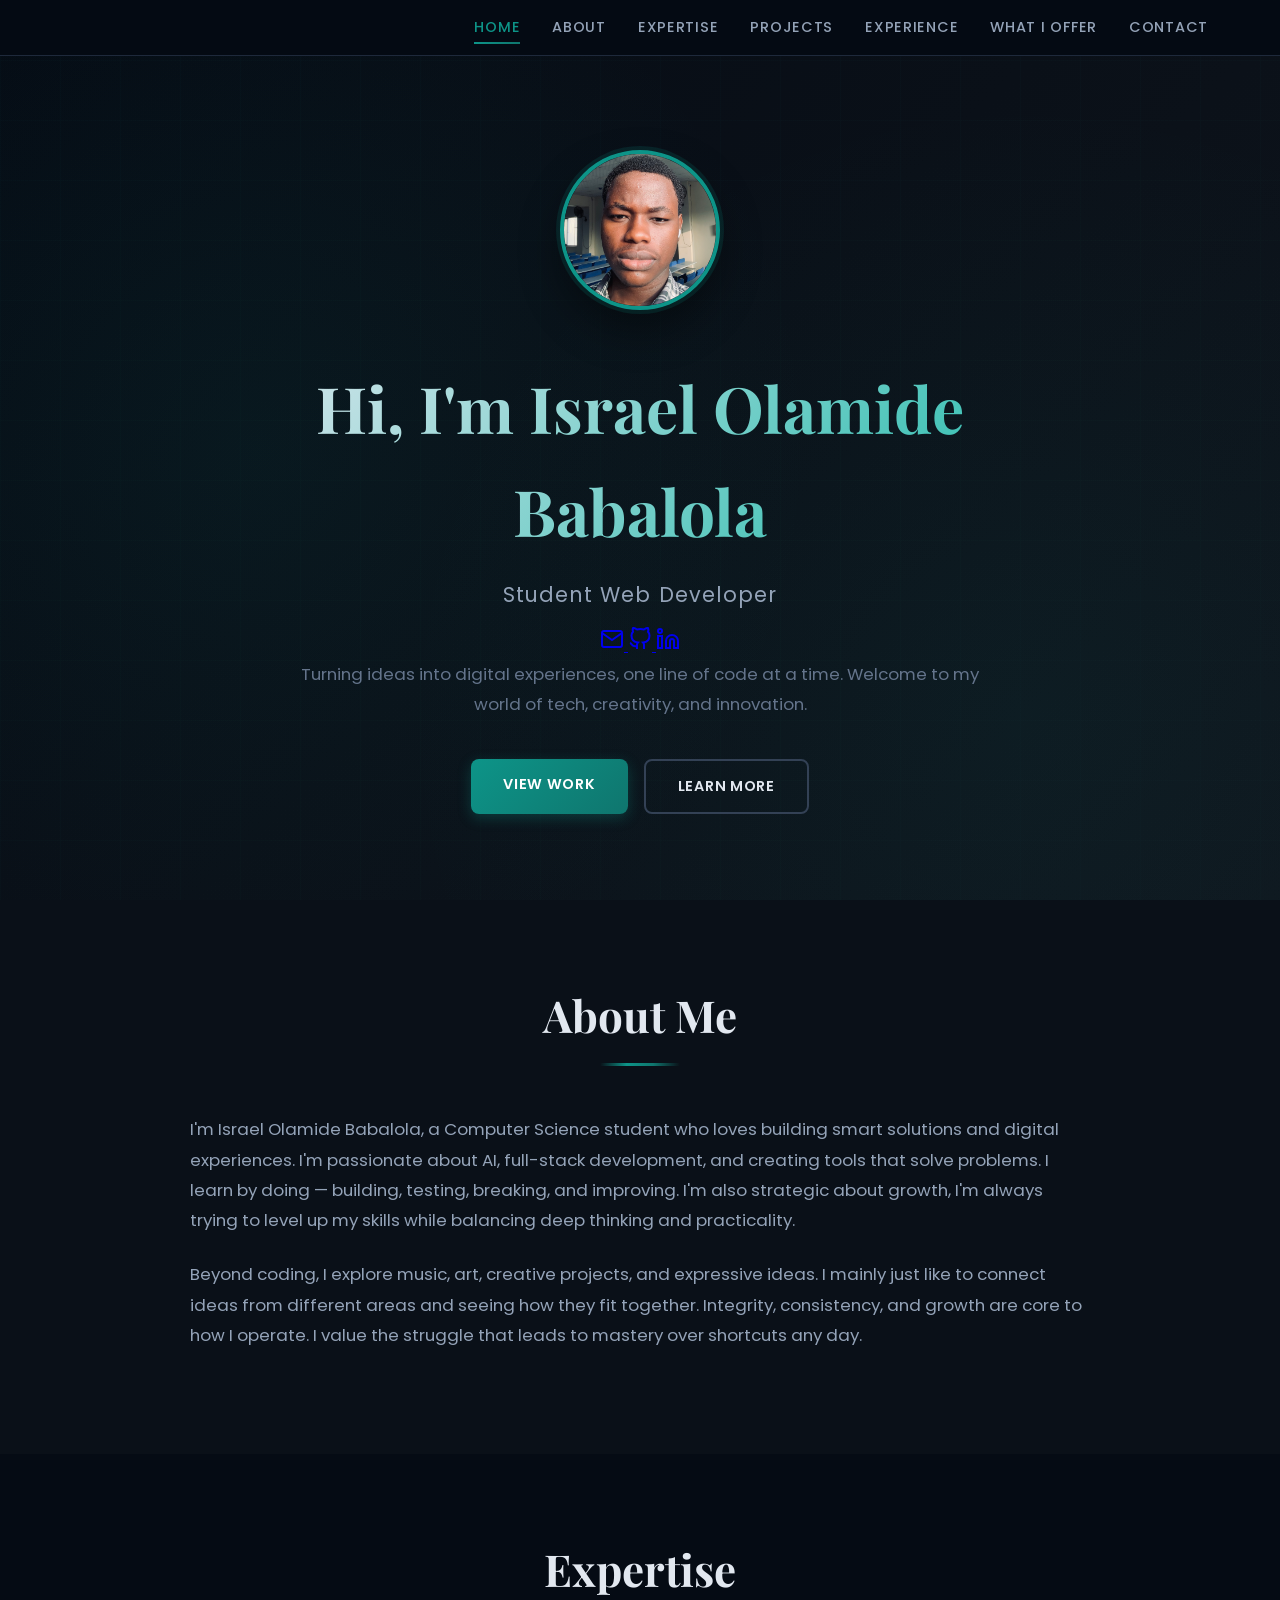
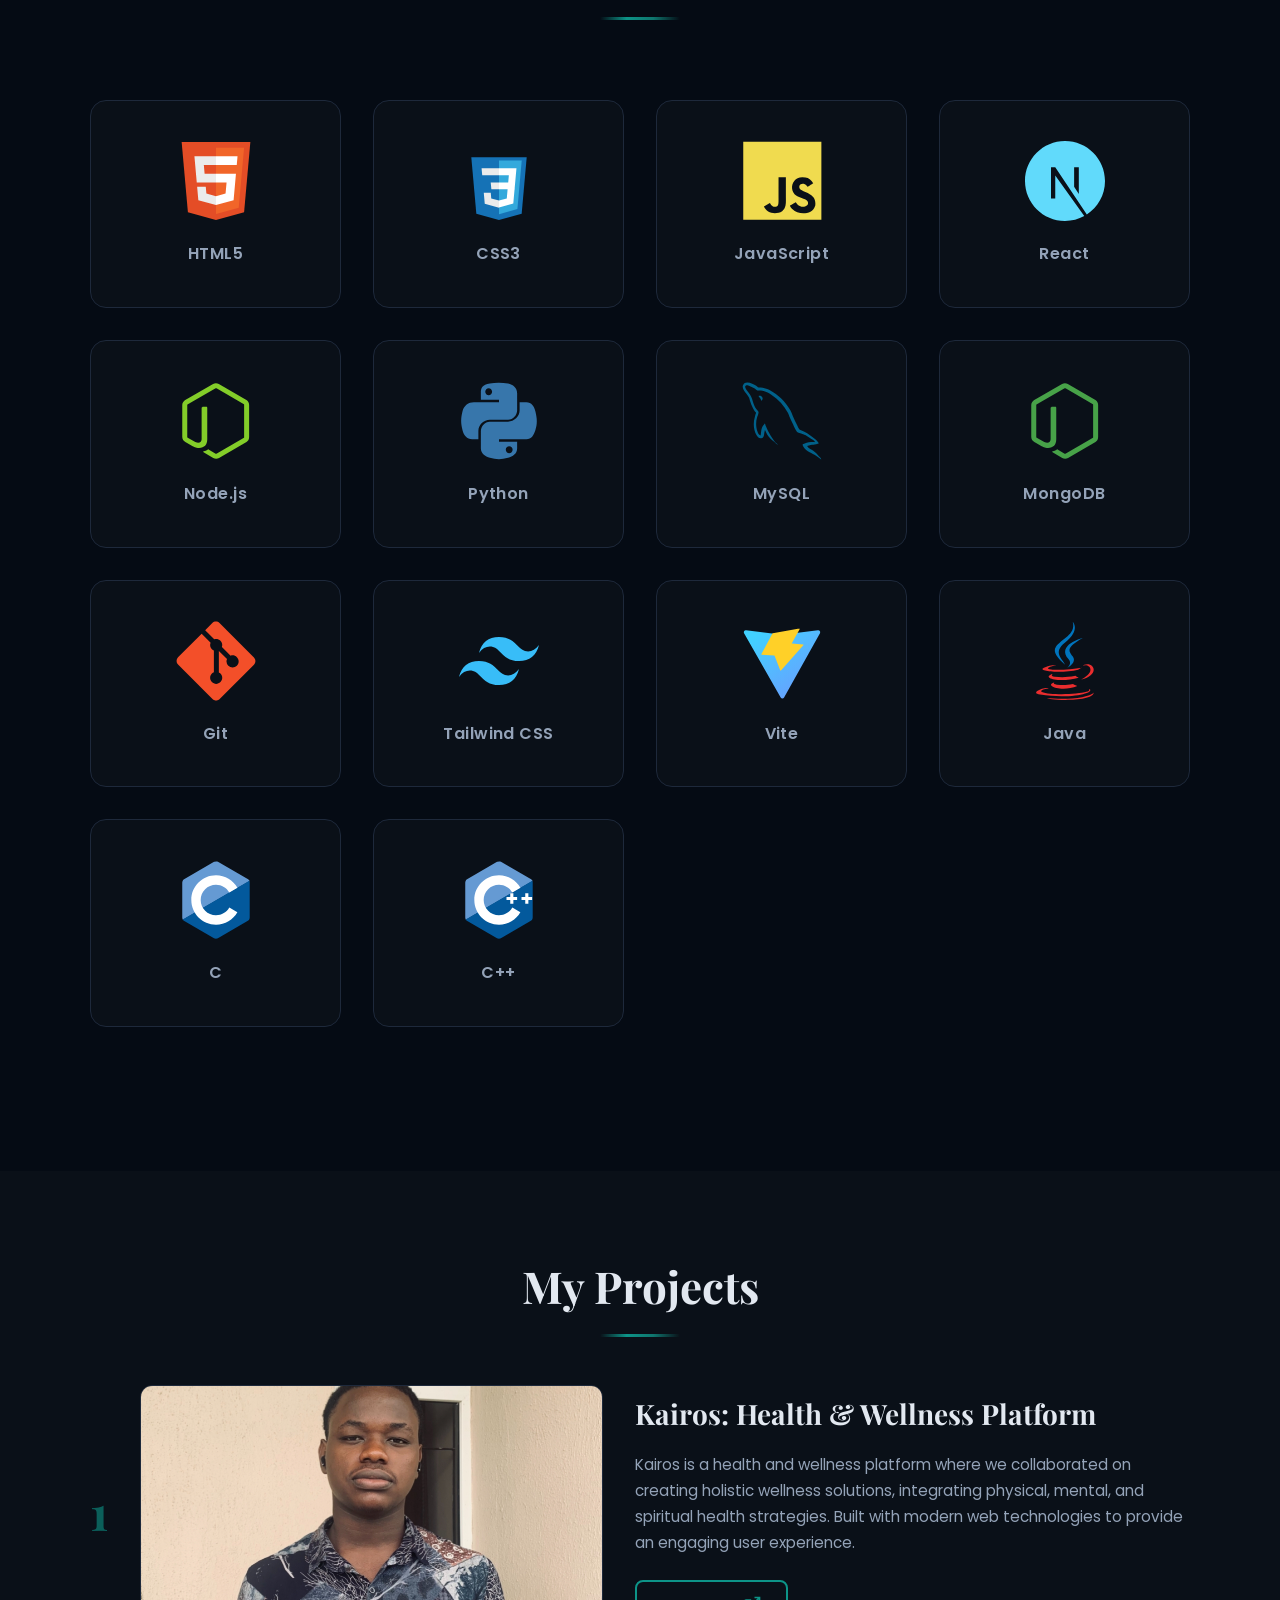
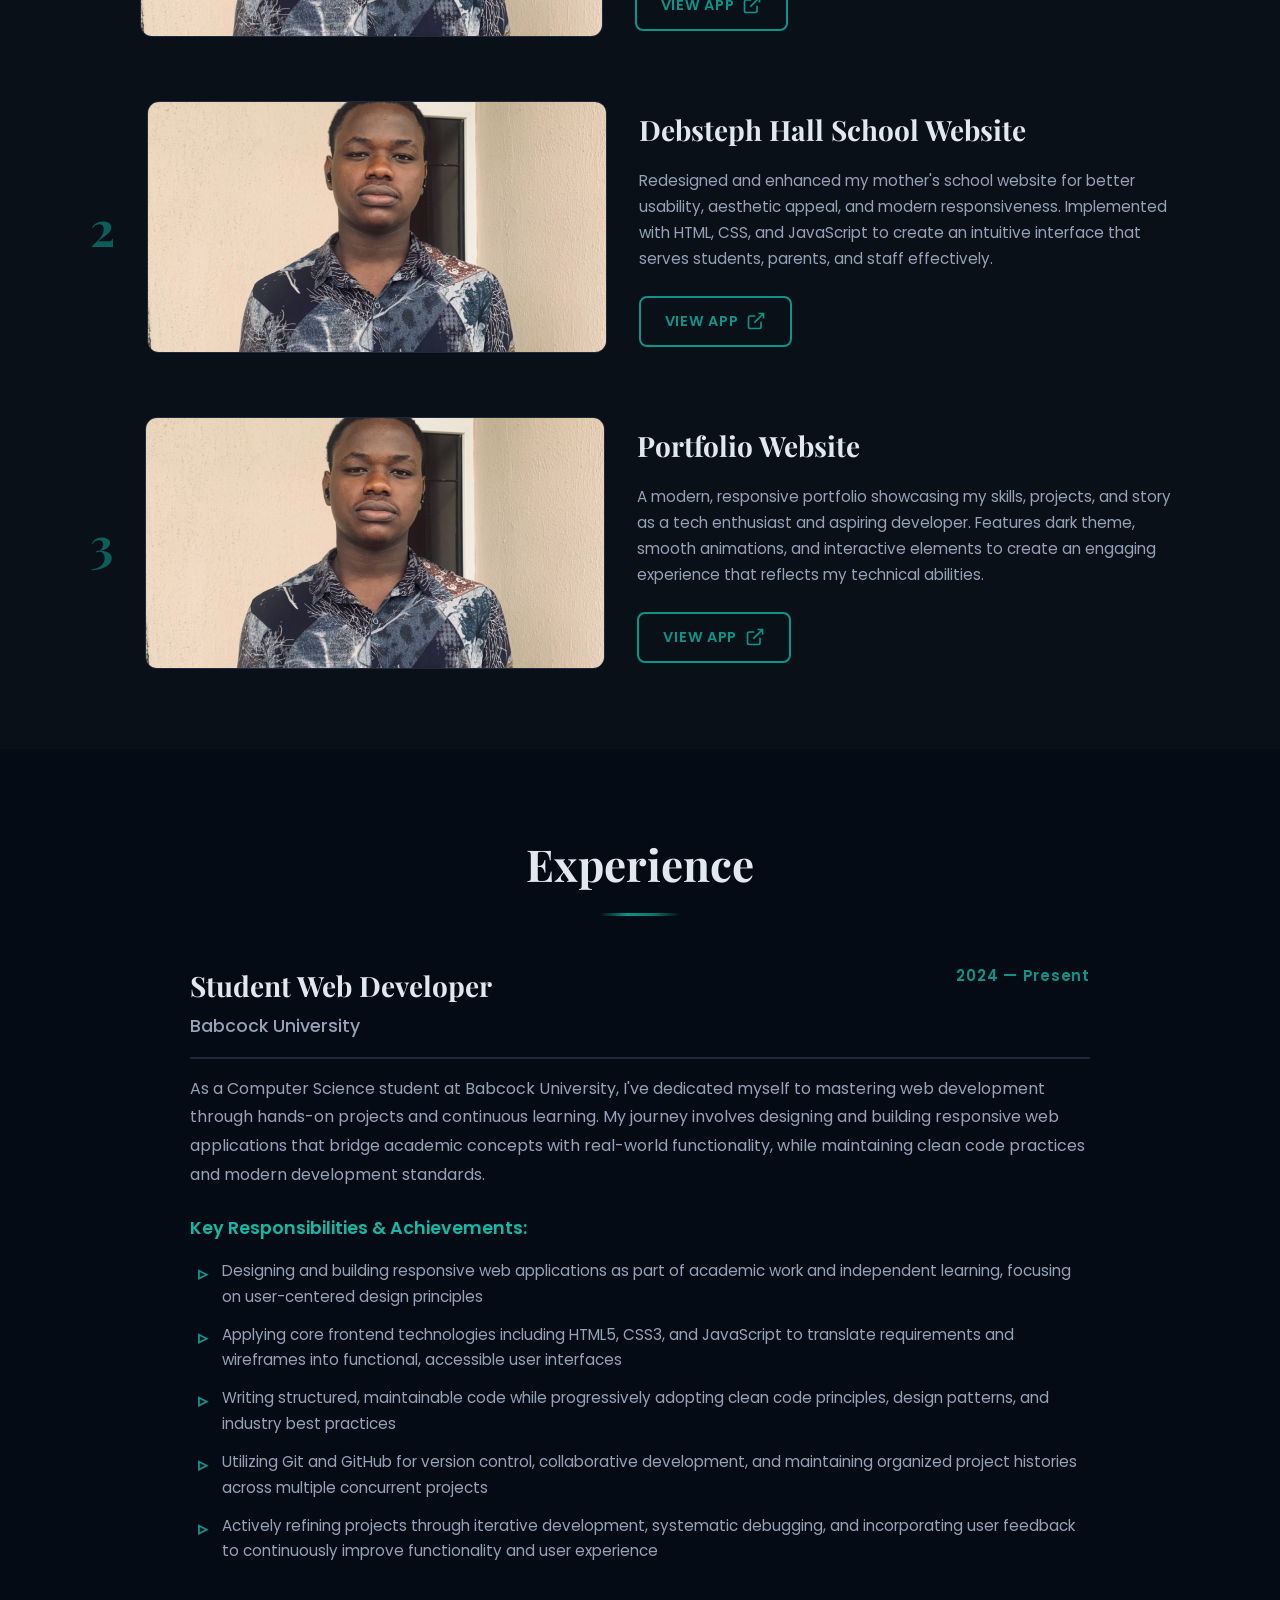
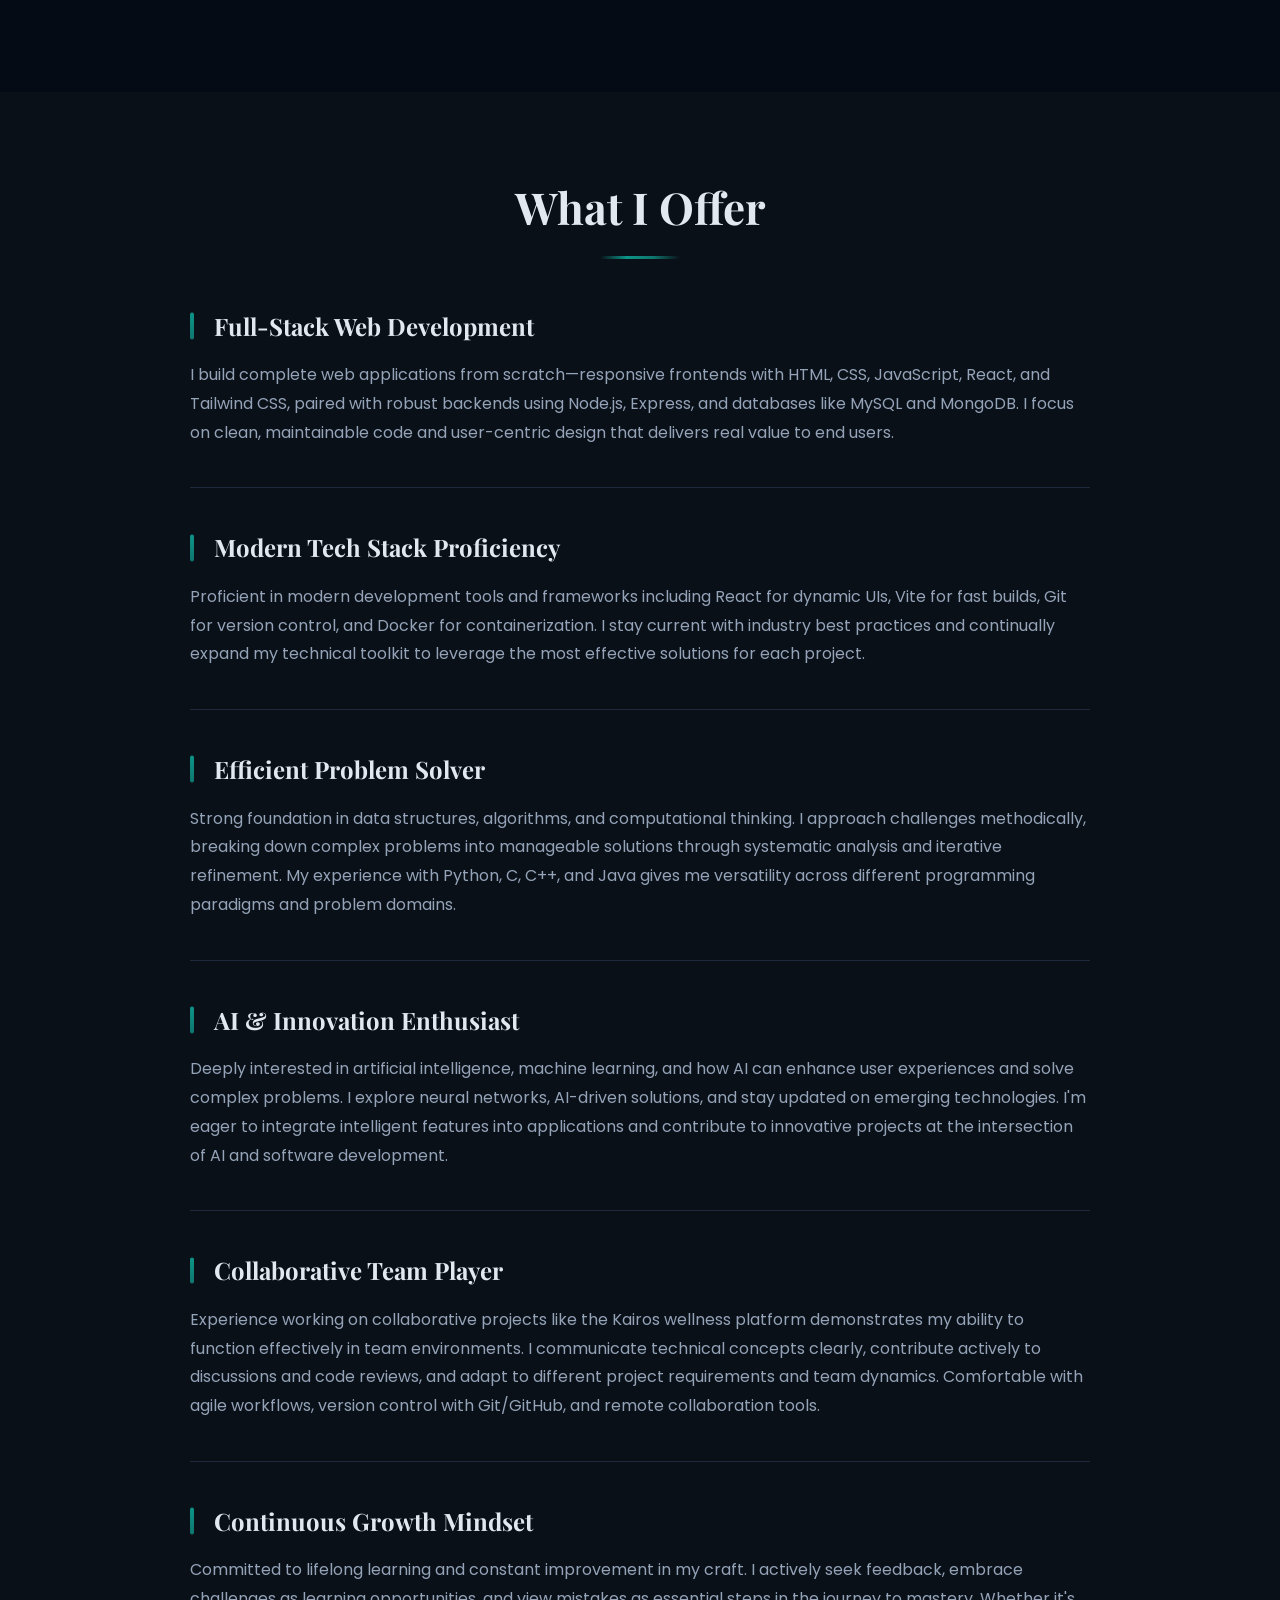
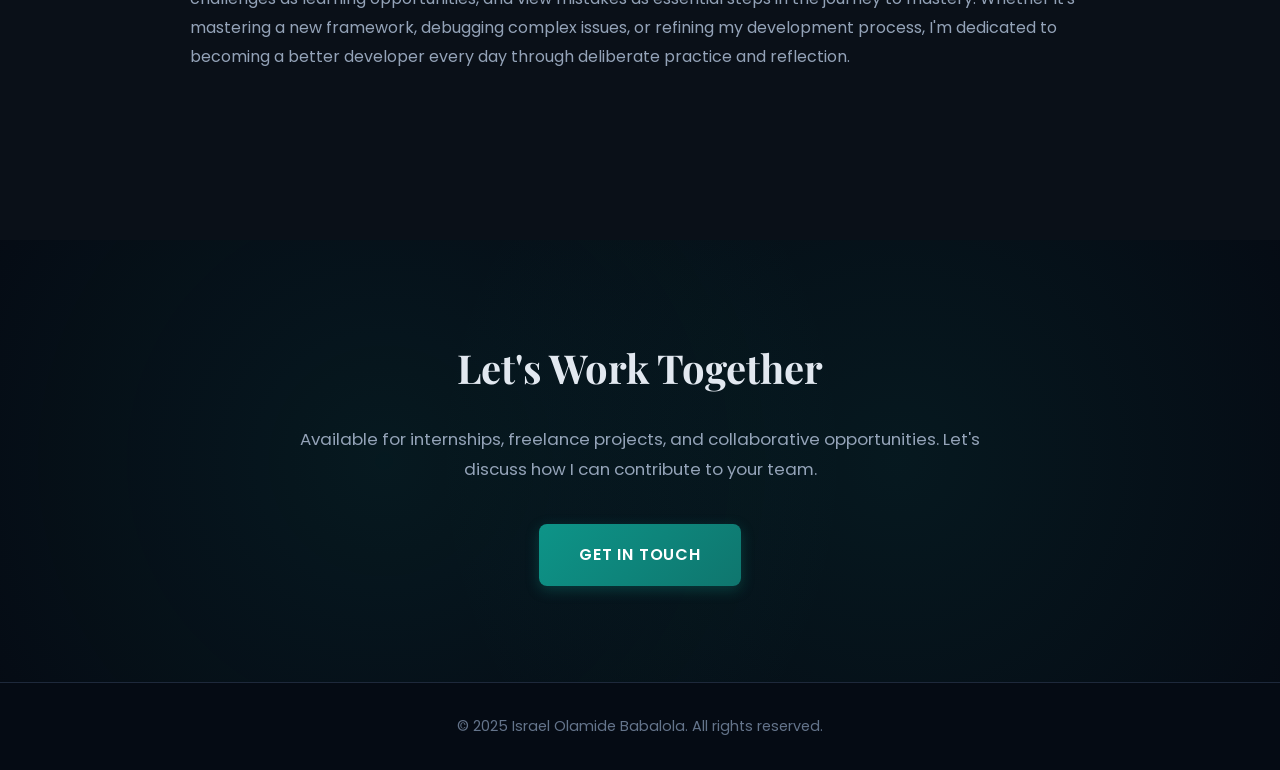
==== commit 6a2686dd: "Update index.html" ====
--- a/index.html
+++ b/index.html
@@ -39,31 +39,28 @@
         <img src="IMG_7767.jpeg" alt="Israel Olamide Babalola" class="hero-profile-image" />
       </div>
       <div class="hero-text">
-        <h1 class="hero-title">Hi, I'm Israel Olamide Babalola</h1>
+        <h1 class="hero-title">Hi, I'm <span class="glow-text">Israel Olamide Babalola</span></h1>
         <h2 class="hero-subtitle">Student Web Developer</h2>
         
-        <!-- Contact Info -->
-        <div class="hero-contact">
-          <a href="mailto:israelbabalola049@gmail.com" class="hero-contact-item">
-            <svg width="16" height="16" viewBox="0 0 24 24" fill="none" stroke="currentColor" stroke-width="2">
+        <!-- Contact Icons -->
+        <div class="hero-social-icons">
+          <a href="mailto:israelbabalola049@gmail.com" class="social-icon" aria-label="Email">
+            <svg width="24" height="24" viewBox="0 0 24 24" fill="none" stroke="currentColor" stroke-width="2">
               <path d="M4 4h16c1.1 0 2 .9 2 2v12c0 1.1-.9 2-2 2H4c-1.1 0-2-.9-2-2V6c0-1.1.9-2 2-2z"/>
               <polyline points="22,6 12,13 2,6"/>
             </svg>
-            israelbabalola049@gmail.com
           </a>
-          <a href="tel:+2349151980801" class="hero-contact-item">
-            <svg width="16" height="16" viewBox="0 0 24 24" fill="none" stroke="currentColor" stroke-width="2">
-              <path d="M22 16.92v3a2 2 0 0 1-2.18 2 19.79 19.79 0 0 1-8.63-3.07 19.5 19.5 0 0 1-6-6 19.79 19.79 0 0 1-3.07-8.67A2 2 0 0 1 4.11 2h3a2 2 0 0 1 2 1.72 12.84 12.84 0 0 0 .7 2.81 2 2 0 0 1-.45 2.11L8.09 9.91a16 16 0 0 0 6 6l1.27-1.27a2 2 0 0 1 2.11-.45 12.84 12.84 0 0 0 2.81.7A2 2 0 0 1 22 16.92z"/>
+          <a href="https://github.com/israelbabalola049-cmd" target="_blank" class="social-icon" aria-label="GitHub">
+            <svg width="24" height="24" viewBox="0 0 24 24" fill="none" stroke="currentColor" stroke-width="2">
+              <path d="M9 19c-5 1.5-5-2.5-7-3m14 6v-3.87a3.37 3.37 0 0 0-.94-2.61c3.14-.35 6.44-1.54 6.44-7A5.44 5.44 0 0 0 20 4.77 5.07 5.07 0 0 0 19.91 1S18.73.65 16 2.48a13.38 13.38 0 0 0-7 0C6.27.65 5.09 1 5.09 1A5.07 5.07 0 0 0 5 4.77a5.44 5.44 0 0 0-1.5 3.78c0 5.42 3.3 6.61 6.44 7A3.37 3.37 0 0 0 9 18.13V22"/>
             </svg>
-            +234 915 198 0801
           </a>
-          <a href="https://www.linkedin.com/in/israel-babalola-629b5837b" target="_blank" class="hero-contact-item">
-            <svg width="16" height="16" viewBox="0 0 24 24" fill="none" stroke="currentColor" stroke-width="2">
+          <a href="https://www.linkedin.com/in/israel-babalola-629b5837b" target="_blank" class="social-icon" aria-label="LinkedIn">
+            <svg width="24" height="24" viewBox="0 0 24 24" fill="none" stroke="currentColor" stroke-width="2">
               <path d="M16 8a6 6 0 0 1 6 6v7h-4v-7a2 2 0 0 0-2-2 2 2 0 0 0-2 2v7h-4v-7a6 6 0 0 1 6-6z"/>
               <rect x="2" y="9" width="4" height="12"/>
               <circle cx="4" cy="4" r="2"/>
             </svg>
-            LinkedIn Profile
           </a>
         </div>
         
@@ -384,10 +381,6 @@
       <h2 class="section-title">What I Offer</h2>
       
       <div class="offer-content">
-        <div class="offer-intro-text">
-          <p>As a Computer Science student with a strong foundation in full-stack development and a passion for AI, I bring a unique blend of technical skills, creative problem-solving, and a relentless drive to build meaningful solutions. Here's what I can deliver:</p>
-        </div>
-
         <div class="offer-sections">
           
           <div class="offer-section">
@@ -422,9 +415,6 @@
 
         </div>
 
-        <div class="offer-conclusion">
-          <p>Ready to bring technical skills, creativity, and dedication to your next project. Whether you need a developer for web applications, AI integration, or innovative solutions, I'm here to contribute, collaborate, and grow alongside your team. Let's build something meaningful together.</p>
-        </div>
       </div>
     </div>
   </section>
@@ -433,8 +423,8 @@
   <section class="cta-section">
     <div class="container">
       <div class="cta-content">
-        <h2>Let's Build Something Amazing Together</h2>
-        <p>I'm always excited to connect with passionate people, explore new opportunities, and collaborate on innovative projects. Whether you have a project in mind, want to discuss technology, or just want to chat about web development and AI—let's connect.</p>
+        <h2>Let's Work Together</h2>
+        <p>Available for internships, freelance projects, and collaborative opportunities. Let's discuss how I can contribute to your team.</p>
         <a href="contact.html" class="btn btn-primary btn-large">Get In Touch</a>
       </div>
     </div>
--- a/style2.css
+++ b/style2.css
@@ -8,21 +8,21 @@
 }
 
 :root {
-  /* Oceanic Blue-Green Color Palette */
-  --color-primary: #0a1628;
-  --color-secondary: #0f1e33;
-  --color-tertiary: #15293d;
-  --color-accent: #06b6d4;
-  --color-accent-light: #22d3ee;
+  /* Darker Oceanic Color Palette */
+  --color-primary: #050b14;
+  --color-secondary: #0a1018;
+  --color-tertiary: #0f151d;
+  --color-accent: #0d9488;
+  --color-accent-light: #14b8a6;
   --color-accent-dark: #0891b2;
-  --color-accent-green: #14b8a6;
-  
-  --color-text-primary: #f0fdfa;
-  --color-text-secondary: #ccfbf1;
-  --color-text-muted: #99f6e4;
-  
-  --color-border: #1e3a5f;
-  --color-border-light: #2d4a6f;
+  --color-accent-green: #0f766e;
+  
+  --color-text-primary: #e2e8f0;
+  --color-text-secondary: #94a3b8;
+  --color-text-muted: #64748b;
+  
+  --color-border: #1e293b;
+  --color-border-light: #334155;
   
   --spacing: 1rem;
   --transition: all 0.3s cubic-bezier(0.4, 0, 0.2, 1);
@@ -58,7 +58,7 @@
   top: 0;
   left: 0;
   right: 0;
-  background: rgba(10, 22, 40, 0.95);
+  background: rgba(5, 11, 20, 0.95);
   backdrop-filter: blur(10px);
   border-bottom: 1px solid var(--color-border);
   z-index: 1000;
@@ -67,7 +67,7 @@
 }
 
 .navbar.scrolled {
-  box-shadow: 0 2px 20px rgba(6, 182, 212, 0.2);
+  box-shadow: 0 2px 20px rgba(13, 148, 136, 0.15);
 }
 
 .navbar .container {
@@ -195,7 +195,7 @@
   left: 0;
   width: 100%;
   height: 100%;
-  background: linear-gradient(135deg, #0a1628 0%, #0f1e33 50%, #15293d 100%);
+  background: linear-gradient(135deg, #050b14 0%, #0a1018 50%, #0f151d 100%);
   z-index: -1;
   overflow: hidden;
 }
@@ -208,8 +208,8 @@
   width: 100%;
   height: 100%;
   background-image: 
-    radial-gradient(circle at 20% 50%, rgba(6, 182, 212, 0.1) 0%, transparent 50%),
-    radial-gradient(circle at 80% 80%, rgba(20, 184, 166, 0.08) 0%, transparent 50%);
+    radial-gradient(circle at 20% 50%, rgba(13, 148, 136, 0.08) 0%, transparent 50%),
+    radial-gradient(circle at 80% 80%, rgba(20, 184, 166, 0.06) 0%, transparent 50%);
 }
 
 .hero-background::after {
@@ -220,8 +220,8 @@
   width: 100%;
   height: 100%;
   background-image: 
-    linear-gradient(rgba(6, 182, 212, 0.03) 1px, transparent 1px),
-    linear-gradient(90deg, rgba(6, 182, 212, 0.03) 1px, transparent 1px);
+    linear-gradient(rgba(13, 148, 136, 0.02) 1px, transparent 1px),
+    linear-gradient(90deg, rgba(13, 148, 136, 0.02) 1px, transparent 1px);
   background-size: 60px 60px;
   animation: gridMove 30s linear infinite;
 }
@@ -247,7 +247,7 @@
   border-radius: 50%;
   object-fit: cover;
   border: 4px solid var(--color-accent);
-  box-shadow: 0 0 0 4px rgba(6, 182, 212, 0.2),
+  box-shadow: 0 0 0 4px rgba(13, 148, 136, 0.15),
               0 20px 40px rgba(0, 0, 0, 0.4);
   transition: var(--transition);
   animation: float 6s ease-in-out infinite;
@@ -255,8 +255,8 @@
 
 .hero-profile-image:hover {
   transform: scale(1.05);
-  box-shadow: 0 0 0 6px rgba(6, 182, 212, 0.3),
-              0 25px 50px rgba(6, 182, 212, 0.2);
+  box-shadow: 0 0 0 6px rgba(13, 148, 136, 0.25),
+              0 25px 50px rgba(13, 148, 136, 0.15);
 }
 
 @keyframes float {
@@ -291,9 +291,40 @@
   font-size: clamp(1rem, 2.5vw, 1.3rem);
   color: var(--color-text-secondary);
   font-weight: 400;
-  margin-bottom: 1.5rem;
+  margin-bottom: 1rem;
   letter-spacing: 0.05em;
   animation: fadeInUp 1s ease-out 0.4s both;
+}
+
+/* Hero Contact Links */
+.hero-contact {
+  display: flex;
+  gap: 1.5rem;
+  justify-content: center;
+  flex-wrap: wrap;
+  margin-bottom: 2rem;
+  animation: fadeInUp 1s ease-out 0.5s both;
+}
+
+.hero-contact-item {
+  display: flex;
+  align-items: center;
+  gap: 0.5rem;
+  color: var(--color-text-muted);
+  text-decoration: none;
+  font-size: 0.85rem;
+  transition: var(--transition);
+  padding: 0.4rem 0.8rem;
+  border-radius: 6px;
+}
+
+.hero-contact-item svg {
+  flex-shrink: 0;
+}
+
+.hero-contact-item:hover {
+  color: var(--color-accent-light);
+  background: rgba(13, 148, 136, 0.1);
 }
 
 .hero-description {
@@ -344,12 +375,12 @@
 .btn-primary {
   background: linear-gradient(135deg, var(--color-accent), var(--color-accent-green));
   color: #fff;
-  box-shadow: 0 4px 14px rgba(6, 182, 212, 0.4);
+  box-shadow: 0 4px 14px rgba(13, 148, 136, 0.3);
 }
 
 .btn-primary:hover {
   transform: translateY(-2px);
-  box-shadow: 0 6px 20px rgba(6, 182, 212, 0.5);
+  box-shadow: 0 6px 20px rgba(13, 148, 136, 0.4);
 }
 
 .btn-secondary {
@@ -362,7 +393,12 @@
   border-color: var(--color-accent);
   color: var(--color-accent);
   transform: translateY(-2px);
-  box-shadow: 0 4px 14px rgba(6, 182, 212, 0.3);
+  box-shadow: 0 4px 14px rgba(13, 148, 136, 0.2);
+}
+
+.btn-large {
+  padding: 1.125rem 2.5rem;
+  font-size: 1rem;
 }
 
 /* ============================================
@@ -454,7 +490,7 @@
   left: 0;
   right: 0;
   bottom: 0;
-  background: linear-gradient(135deg, rgba(6, 182, 212, 0.1), rgba(20, 184, 166, 0.1));
+  background: linear-gradient(135deg, rgba(13, 148, 136, 0.08), rgba(20, 184, 166, 0.08));
   opacity: 0;
   transition: opacity 0.4s ease;
 }
@@ -472,7 +508,7 @@
   background: linear-gradient(
     45deg,
     transparent 30%,
-    rgba(6, 182, 212, 0.3) 50%,
+    rgba(13, 148, 136, 0.25) 50%,
     transparent 70%
   );
   transform: translateX(-100%) translateY(-100%) rotate(45deg);
@@ -486,7 +522,7 @@
 .tech-card:hover {
   transform: translateY(-10px) scale(1.02);
   border-color: var(--color-accent);
-  box-shadow: 0 20px 40px rgba(6, 182, 212, 0.3);
+  box-shadow: 0 20px 40px rgba(13, 148, 136, 0.25);
 }
 
 .tech-icon {
@@ -562,13 +598,14 @@
   left: 0;
   width: 100%;
   height: 100%;
-  background: rgba(10, 22, 40, 0.95);
+  background: rgba(5, 11, 20, 0.95);
   backdrop-filter: blur(10px);
   z-index: 2000;
   align-items: center;
   justify-content: center;
   padding: 2rem;
   animation: fadeIn 0.3s ease;
+  overflow-y: auto;
 }
 
 .tech-modal.active {
@@ -587,9 +624,12 @@
   border-radius: 16px;
   max-width: 600px;
   width: 100%;
+  max-height: 90vh;
   padding: 3rem;
   box-shadow: 0 20px 60px rgba(0, 0, 0, 0.5);
   animation: slideUp 0.4s cubic-bezier(0.4, 0, 0.2, 1);
+  overflow-y: auto;
+  margin: auto;
 }
 
 @keyframes slideUp {
@@ -619,11 +659,12 @@
   align-items: center;
   justify-content: center;
   border-radius: 8px;
+  z-index: 1;
 }
 
 .modal-close:hover {
   color: var(--color-accent);
-  background: rgba(6, 182, 212, 0.1);
+  background: rgba(13, 148, 136, 0.1);
   transform: rotate(90deg);
 }
 
@@ -697,320 +738,397 @@
   font-weight: bold;
 }
 
-/* ============================================
-   Projects Section
+@media (max-width: 768px) {
+  .modal-content {
+    padding: 2rem;
+    max-height: 85vh;
+  }
+  
+  .modal-body h3 {
+    font-size: 1.5rem;
+  }
+}
+
+/* ============================================
+   Projects Section - BUCC Style
    ============================================ */
 .projects {
   background: var(--color-secondary);
 }
 
-.projects-grid {
-  display: grid;
-  grid-template-columns: repeat(auto-fit, minmax(320px, 1fr));
-  gap: 2rem;
+.projects-bucc {
   max-width: 1100px;
   margin: 0 auto;
-}
-
-.project-card {
-  position: relative;
+  display: flex;
+  flex-direction: column;
+  gap: 4rem;
+}
+
+.project-item {
+  display: grid;
+  grid-template-columns: auto 1fr 1.2fr;
+  gap: 2rem;
+  align-items: center;
+  position: relative;
+}
+
+.project-number {
+  font-family: var(--font-display);
+  font-size: 3rem;
+  font-weight: 700;
+  color: var(--color-accent);
+  opacity: 0.6;
+  line-height: 1;
+}
+
+.project-image {
+  position: relative;
+  border-radius: 12px;
+  overflow: hidden;
+  border: 1px solid var(--color-border);
+  transition: var(--transition);
+}
+
+.project-image img {
+  width: 100%;
+  height: 250px;
+  object-fit: cover;
+  display: block;
+  transition: var(--transition);
+}
+
+.project-item:hover .project-image {
+  border-color: var(--color-accent);
+  box-shadow: 0 10px 30px rgba(13, 148, 136, 0.2);
+}
+
+.project-item:hover .project-image img {
+  transform: scale(1.05);
+}
+
+.project-details h3 {
+  font-family: var(--font-display);
+  font-size: 1.75rem;
+  color: var(--color-text-primary);
+  margin-bottom: 1rem;
+}
+
+.project-details p {
+  color: var(--color-text-secondary);
+  line-height: 1.7;
+  margin-bottom: 1.5rem;
+  font-size: 0.95rem;
+}
+
+.project-view-btn {
+  display: inline-flex;
+  align-items: center;
+  gap: 0.5rem;
+  padding: 0.75rem 1.5rem;
+  background: transparent;
+  color: var(--color-accent);
+  border: 2px solid var(--color-accent);
+  border-radius: 8px;
+  text-decoration: none;
+  font-weight: 600;
+  font-size: 0.9rem;
+  transition: var(--transition);
+  text-transform: uppercase;
+  letter-spacing: 0.05em;
+}
+
+.project-view-btn:hover {
+  background: var(--color-accent);
+  color: #fff;
+  transform: translateY(-2px);
+  box-shadow: 0 4px 14px rgba(13, 148, 136, 0.3);
+}
+
+.project-view-btn svg {
+  transition: var(--transition);
+}
+
+.project-view-btn:hover svg {
+  transform: translateX(3px);
+}
+
+@media (max-width: 968px) {
+  .project-item {
+    grid-template-columns: 1fr;
+    gap: 1.5rem;
+  }
+  
+  .project-number {
+    font-size: 2rem;
+  }
+  
+  .project-image img {
+    height: 200px;
+  }
+}
+
+/* ============================================
+   Experience Section - Refined, No Cards
+   ============================================ */
+.experience {
+  background: var(--color-primary);
+}
+
+.experience-list {
+  max-width: 900px;
+  margin: 0 auto;
+}
+
+.experience-item {
+  margin-bottom: 3rem;
+}
+
+.experience-header {
+  display: flex;
+  justify-content: space-between;
+  align-items: flex-start;
+  margin-bottom: 1rem;
+  padding-bottom: 1rem;
+  border-bottom: 2px solid var(--color-border);
+  flex-wrap: wrap;
+  gap: 1rem;
+}
+
+.experience-title-company h3 {
+  font-family: var(--font-display);
+  font-size: 1.75rem;
+  color: var(--color-text-primary);
+  margin-bottom: 0.25rem;
+}
+
+.experience-company {
+  color: var(--color-text-secondary);
+  font-size: 1.1rem;
+  font-weight: 500;
+}
+
+.experience-date {
+  color: var(--color-accent);
+  font-weight: 600;
+  font-size: 0.95rem;
+  letter-spacing: 0.05em;
+  white-space: nowrap;
+}
+
+.experience-description {
+  margin-bottom: 1.5rem;
+}
+
+.experience-description p {
+  color: var(--color-text-secondary);
+  line-height: 1.8;
+  font-size: 1rem;
+}
+
+.experience-highlights h4 {
+  color: var(--color-accent-light);
+  font-size: 1.1rem;
+  margin-bottom: 1rem;
+  font-weight: 600;
+}
+
+.experience-highlights ul {
+  list-style: none;
+  padding: 0;
+}
+
+.experience-highlights li {
+  position: relative;
+  padding-left: 2rem;
+  margin-bottom: 0.75rem;
+  color: var(--color-text-secondary);
+  line-height: 1.7;
+  font-size: 0.95rem;
+}
+
+.experience-highlights li::before {
+  content: '▹';
+  position: absolute;
+  left: 0.5rem;
+  color: var(--color-accent);
+  font-weight: bold;
+  font-size: 1.2rem;
+}
+
+@media (max-width: 768px) {
+  .experience-header {
+    flex-direction: column;
+    align-items: flex-start;
+  }
+  
+  .experience-title-company h3 {
+    font-size: 1.5rem;
+  }
+}
+
+/* ============================================
+   What I Offer Section - Professional, No Cards
+   ============================================ */
+.what-offer {
+  background: var(--color-secondary);
+}
+
+.offer-content {
+  max-width: 900px;
+  margin: 0 auto;
+}
+
+.offer-intro-text {
+  margin-bottom: 3rem;
+  text-align: center;
+}
+
+.offer-intro-text p {
+  font-size: 1.1rem;
+  line-height: 1.8;
+  color: var(--color-text-secondary);
+}
+
+.offer-sections {
+  margin-bottom: 3rem;
+}
+
+.offer-section {
+  margin-bottom: 2.5rem;
+  padding-bottom: 2.5rem;
+  border-bottom: 1px solid var(--color-border);
+}
+
+.offer-section:last-child {
+  border-bottom: none;
+}
+
+.offer-section h3 {
+  font-family: var(--font-display);
+  font-size: 1.5rem;
+  color: var(--color-text-primary);
+  margin-bottom: 1rem;
+  position: relative;
+  padding-left: 1.5rem;
+}
+
+.offer-section h3::before {
+  content: '';
+  position: absolute;
+  left: 0;
+  top: 50%;
+  transform: translateY(-50%);
+  width: 4px;
+  height: 70%;
+  background: linear-gradient(180deg, var(--color-accent), var(--color-accent-green));
+  border-radius: 2px;
+}
+
+.offer-section p {
+  color: var(--color-text-secondary);
+  line-height: 1.8;
+  font-size: 1rem;
+}
+
+.offer-conclusion {
+  text-align: center;
+  padding: 2rem;
   background: var(--color-tertiary);
-  padding: 2.5rem;
-  border-radius: 16px;
+  border-radius: 12px;
   border: 1px solid var(--color-border);
-  transition: all 0.4s cubic-bezier(0.4, 0, 0.2, 1);
+}
+
+.offer-conclusion p {
+  color: var(--color-text-secondary);
+  line-height: 1.8;
+  font-size: 1.05rem;
+}
+
+/* ============================================
+   CTA Section
+   ============================================ */
+.cta-section {
+  background: var(--color-primary);
+  padding: 6rem 0;
+  position: relative;
   overflow: hidden;
 }
 
-.project-card::before {
+.cta-section::before {
   content: '';
   position: absolute;
   top: 0;
   left: 0;
-  right: 0;
-  bottom: 0;
-  background: linear-gradient(135deg, rgba(6, 182, 212, 0.05), rgba(20, 184, 166, 0.05));
-  opacity: 0;
-  transition: opacity 0.4s ease;
-}
-
-.project-card:hover::before {
-  opacity: 1;
-}
-
-.project-shine {
-  position: absolute;
-  top: -50%;
-  left: -50%;
-  width: 200%;
-  height: 200%;
-  background: linear-gradient(
-    45deg,
-    transparent 30%,
-    rgba(6, 182, 212, 0.2) 50%,
-    transparent 70%
-  );
-  transform: translateX(-100%) translateY(-100%) rotate(45deg);
-  transition: transform 0.6s ease;
-}
-
-.project-card:hover .project-shine {
-  transform: translateX(100%) translateY(100%) rotate(45deg);
-}
-
-.project-card:hover {
-  transform: translateY(-8px);
-  border-color: var(--color-accent);
-  box-shadow: 0 15px 40px rgba(6, 182, 212, 0.3);
-}
-
-.project-header {
-  display: flex;
-  justify-content: space-between;
-  align-items: flex-start;
-  margin-bottom: 1rem;
+  width: 100%;
+  height: 100%;
+  background-image: 
+    radial-gradient(circle at 30% 50%, rgba(13, 148, 136, 0.1) 0%, transparent 50%),
+    radial-gradient(circle at 70% 50%, rgba(20, 184, 166, 0.08) 0%, transparent 50%);
+  z-index: 0;
+}
+
+.cta-content {
   position: relative;
   z-index: 1;
-}
-
-.project-header h3 {
-  font-family: var(--font-display);
-  font-size: 1.35rem;
-  color: var(--color-text-primary);
-  flex: 1;
-}
-
-.project-link {
-  color: var(--color-accent);
-  transition: var(--transition);
-}
-
-.project-link:hover {
-  transform: translateY(-2px);
-  color: var(--color-accent-light);
-}
-
-.project-description {
-  color: var(--color-text-secondary);
-  line-height: 1.7;
-  margin-bottom: 1.5rem;
-  font-size: 0.95rem;
-  position: relative;
-  z-index: 1;
-}
-
-.project-tech {
-  display: flex;
-  flex-wrap: wrap;
-  gap: 0.5rem;
-  position: relative;
-  z-index: 1;
-}
-
-.project-tech span {
-  padding: 0.5rem 1rem;
-  background: var(--color-secondary);
-  border: 1px solid var(--color-border);
-  border-radius: 6px;
-  font-size: 0.8rem;
-  color: var(--color-text-muted);
-  text-transform: uppercase;
-  letter-spacing: 0.05em;
-  font-weight: 600;
-  transition: var(--transition);
-}
-
-.project-card:hover .project-tech span {
-  border-color: var(--color-accent);
-  color: var(--color-accent-light);
-}
-
-/* ============================================
-   Experience Section
-   ============================================ */
-.experience {
-  background: var(--color-primary);
-}
-
-.timeline {
-  max-width: 900px;
-  margin: 0 auto;
-}
-
-.timeline-item {
-  position: relative;
-  padding-left: 3rem;
-  padding-bottom: 3rem;
-  border-left: 2px solid var(--color-border);
-}
-
-.timeline-item:last-child {
-  padding-bottom: 0;
-  border-left: none;
-}
-
-.timeline-marker {
-  position: absolute;
-  left: -7px;
-  top: 0;
-  width: 12px;
-  height: 12px;
-  border-radius: 50%;
-  background: var(--color-accent);
-  border: 3px solid var(--color-primary);
-  box-shadow: 0 0 0 4px rgba(6, 182, 212, 0.3);
-}
-
-.timeline-header {
-  display: flex;
-  justify-content: space-between;
-  align-items: baseline;
-  margin-bottom: 0.5rem;
-  flex-wrap: wrap;
-  gap: 0.5rem;
-}
-
-.timeline-header h3 {
-  font-family: var(--font-display);
-  font-size: 1.5rem;
-  color: var(--color-text-primary);
-}
-
-.timeline-date {
-  color: var(--color-accent);
-  font-weight: 600;
-  font-size: 0.9rem;
-  letter-spacing: 0.05em;
-}
-
-.timeline-company {
-  color: var(--color-text-secondary);
-  font-size: 1rem;
-  margin-bottom: 1rem;
-}
-
-.timeline-list {
-  list-style: none;
-  padding: 0;
-}
-
-.timeline-list li {
-  position: relative;
-  padding-left: 1.5rem;
-  margin-bottom: 0.75rem;
-  color: var(--color-text-secondary);
-  line-height: 1.7;
-  font-size: 0.95rem;
-}
-
-.timeline-list li::before {
-  content: '▹';
-  position: absolute;
-  left: 0;
-  color: var(--color-accent);
-  font-weight: bold;
-}
-
-/* ============================================
-   What I Offer Section
-   ============================================ */
-.what-offer {
-  background: var(--color-secondary);
-}
-
-.offer-intro {
-  max-width: 900px;
-  margin: 0 auto 3rem;
-  text-align: center;
-}
-
-.offer-intro p {
-  font-size: 1.1rem;
-  line-height: 1.8;
-  color: var(--color-text-secondary);
-}
-
-.offer-grid {
-  display: grid;
-  grid-template-columns: repeat(auto-fit, minmax(320px, 1fr));
-  gap: 2rem;
-  max-width: 1100px;
-  margin: 0 auto 3rem;
-}
-
-.offer-card {
-  background: var(--color-tertiary);
-  padding: 2.5rem;
-  border-radius: 16px;
-  border: 1px solid var(--color-border);
-  transition: all 0.4s cubic-bezier(0.4, 0, 0.2, 1);
-}
-
-.offer-card:hover {
-  transform: translateY(-8px);
-  border-color: var(--color-accent);
-  box-shadow: 0 15px 40px rgba(6, 182, 212, 0.3);
-}
-
-.offer-icon {
-  width: 60px;
-  height: 60px;
-  display: flex;
-  align-items: center;
-  justify-content: center;
-  background: linear-gradient(135deg, var(--color-accent), var(--color-accent-green));
-  border-radius: 12px;
-  margin-bottom: 1.5rem;
-  box-shadow: 0 4px 14px rgba(6, 182, 212, 0.3);
-}
-
-.offer-icon svg {
-  color: #fff;
-}
-
-.offer-card h3 {
-  font-family: var(--font-display);
-  font-size: 1.35rem;
-  color: var(--color-text-primary);
-  margin-bottom: 1rem;
-}
-
-.offer-card p {
-  color: var(--color-text-secondary);
-  line-height: 1.7;
-  font-size: 0.95rem;
-}
-
-.offer-cta {
   max-width: 700px;
   margin: 0 auto;
   text-align: center;
-  padding: 2.5rem;
-  background: var(--color-tertiary);
-  border-radius: 16px;
-  border: 1px solid var(--color-border);
-}
-
-.offer-cta p {
+}
+
+.cta-content h2 {
+  font-family: var(--font-display);
+  font-size: clamp(2rem, 4vw, 2.5rem);
+  color: var(--color-text-primary);
+  margin-bottom: 1.5rem;
+}
+
+.cta-content p {
   color: var(--color-text-secondary);
   line-height: 1.8;
   font-size: 1.05rem;
-  margin-bottom: 2rem;
-}
-
-/* ============================================
-   Contact Section
-   ============================================ */
-.contact {
+  margin-bottom: 2.5rem;
+}
+
+/* ============================================
+   Contact Page
+   ============================================ */
+.contact-hero {
+  padding: 10rem 2rem 4rem;
   background: var(--color-primary);
-}
-
-.contact-content {
+  position: relative;
+  text-align: center;
+}
+
+.contact-hero h1 {
+  font-family: var(--font-display);
+  font-size: clamp(2.5rem, 5vw, 3.5rem);
+  color: var(--color-text-primary);
+  margin-bottom: 1rem;
+}
+
+.contact-hero p {
+  font-size: 1.1rem;
+  color: var(--color-text-secondary);
+}
+
+.contact-page {
+  background: var(--color-secondary);
+}
+
+.contact-page-content {
   display: grid;
-  grid-template-columns: 1fr 1fr;
+  grid-template-columns: 1fr 1.2fr;
   gap: 4rem;
   max-width: 1000px;
   margin: 0 auto;
+}
+
+.contact-page-info h2,
+.contact-page-form h2 {
+  font-family: var(--font-display);
+  font-size: 1.75rem;
+  color: var(--color-text-primary);
+  margin-bottom: 1.5rem;
 }
 
 .contact-intro {
@@ -1067,6 +1185,13 @@
 .form-group {
   display: flex;
   flex-direction: column;
+}
+
+.form-group label {
+  color: var(--color-text-secondary);
+  font-size: 0.9rem;
+  margin-bottom: 0.5rem;
+  font-weight: 500;
 }
 
 .form-group input,
@@ -1082,18 +1207,24 @@
   transition: var(--transition);
 }
 
+.form-group input::placeholder,
+.form-group textarea::placeholder {
+  color: var(--color-text-muted);
+  opacity: 0.6;
+}
+
 .form-group input:focus,
 .form-group select:focus,
 .form-group textarea:focus {
   outline: none;
   border-color: var(--color-accent);
   background: var(--color-secondary);
-  box-shadow: 0 0 0 3px rgba(6, 182, 212, 0.15);
+  box-shadow: 0 0 0 3px rgba(13, 148, 136, 0.12);
 }
 
 .form-group textarea {
   resize: vertical;
-  min-height: 120px;
+  min-height: 150px;
 }
 
 .form-group select {
@@ -1106,7 +1237,7 @@
 }
 
 @media (max-width: 968px) {
-  .contact-content {
+  .contact-page-content {
     grid-template-columns: 1fr;
     gap: 2.5rem;
   }
@@ -1128,20 +1259,6 @@
 }
 
 /* ============================================
-   Animations
-   ============================================ */
-.fade-in {
-  opacity: 0;
-  transform: translateY(20px);
-  transition: opacity 0.6s ease, transform 0.6s ease;
-}
-
-.fade-in.visible {
-  opacity: 1;
-  transform: translateY(0);
-}
-
-/* ============================================
    Responsive
    ============================================ */
 @media (max-width: 768px) {
@@ -1162,16 +1279,17 @@
     height: 130px;
   }
   
-  .timeline-item {
-    padding-left: 2rem;
-  }
-  
-  .projects-grid {
-    grid-template-columns: 1fr;
-  }
-  
-  .offer-grid {
-    grid-template-columns: 1fr;
+  .hero-contact {
+    flex-direction: column;
+    gap: 0.75rem;
+  }
+  
+  .hero-contact-item {
+    font-size: 0.8rem;
+  }
+  
+  .cta-section {
+    padding: 4rem 0;
   }
 }
 
@@ -1185,15 +1303,6 @@
     width: 100%;
     text-align: center;
   }
-  
-  .timeline-header {
-    flex-direction: column;
-    align-items: flex-start;
-  }
-  
-  .modal-content {
-    padding: 2rem;
-  }
 }
 
 /* ============================================
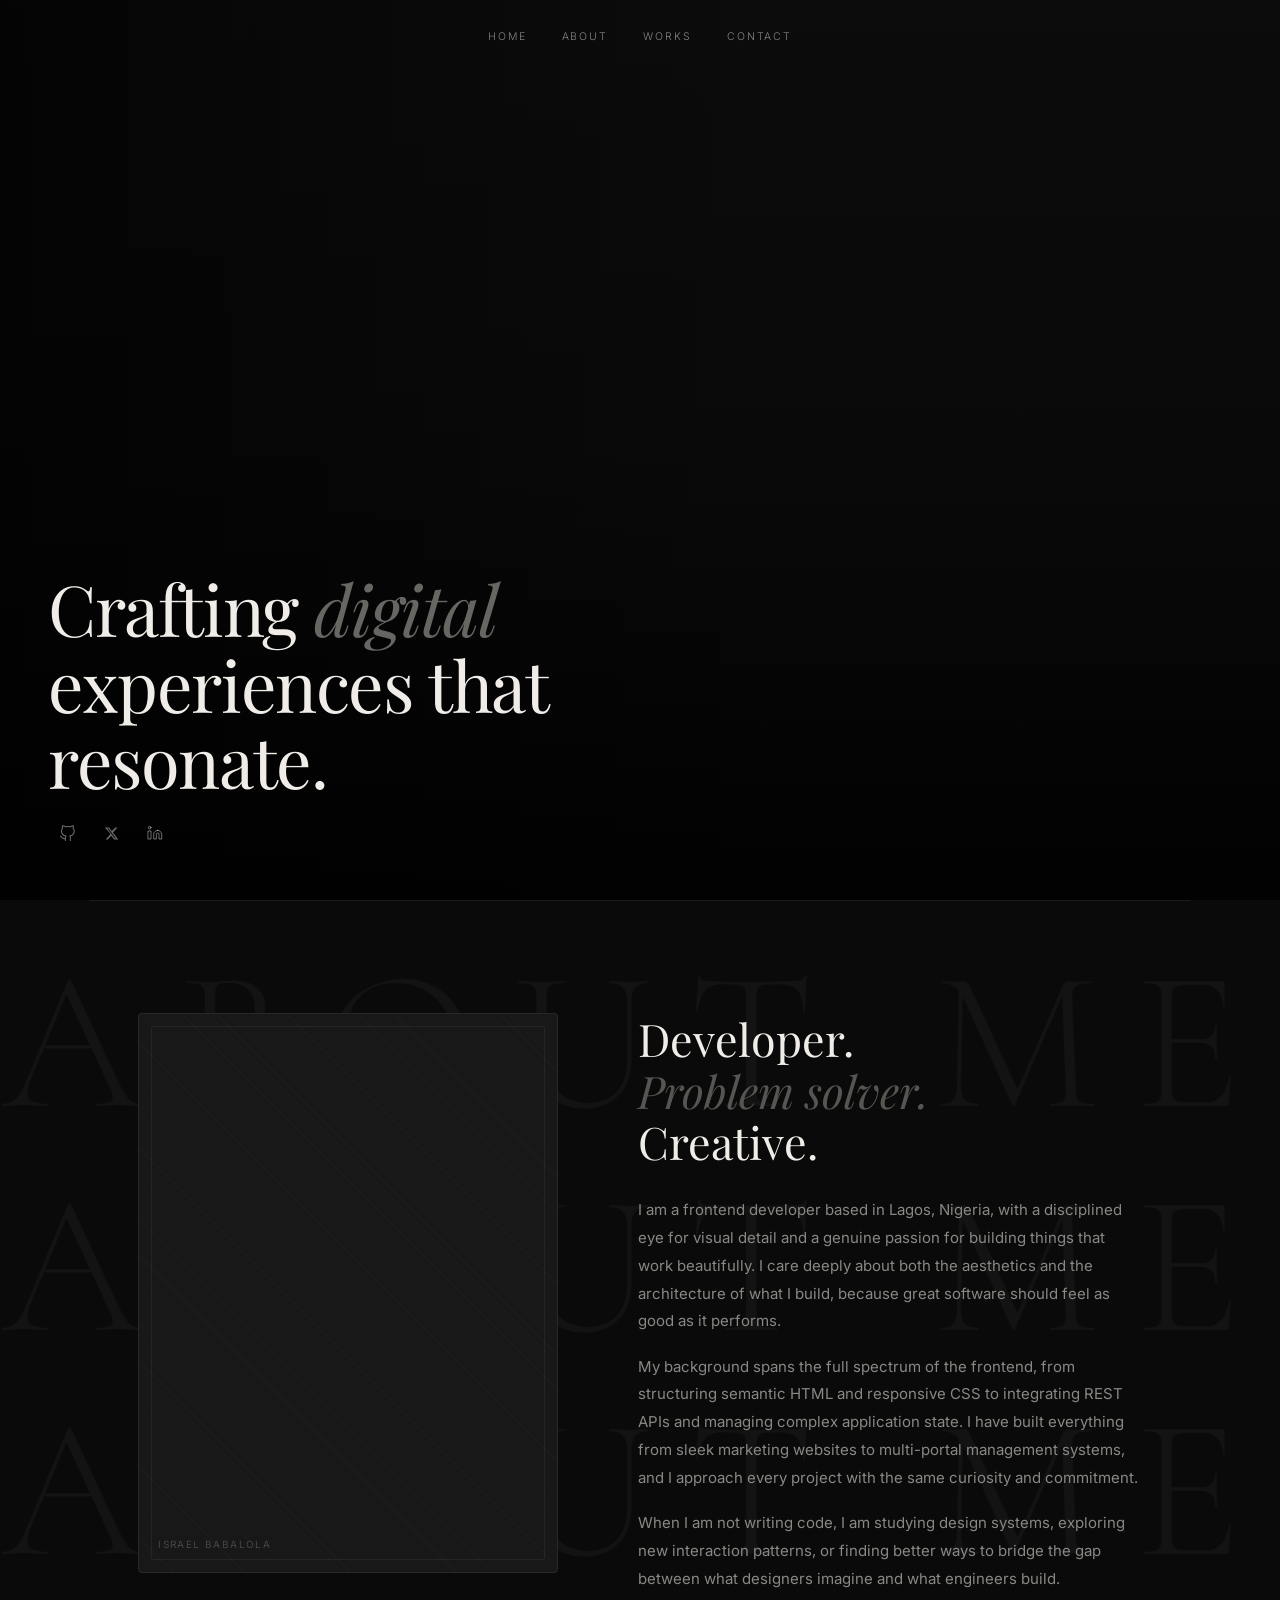
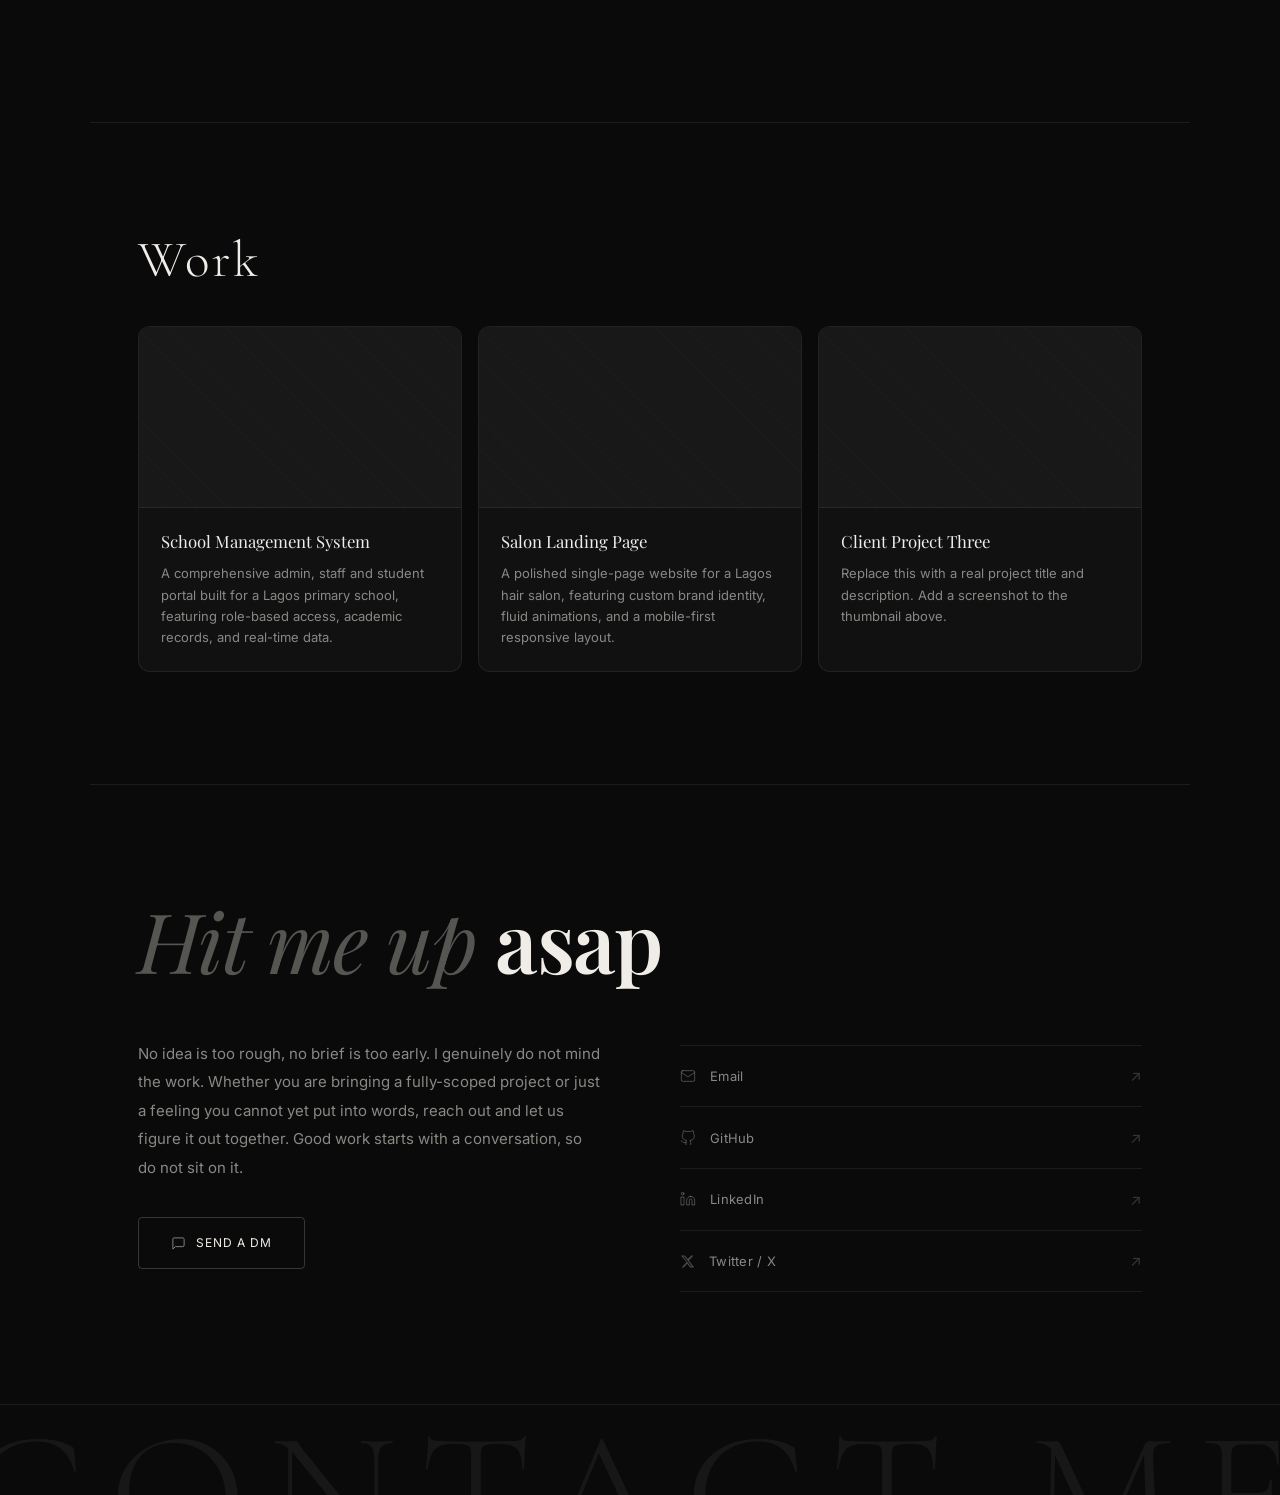
==== commit bf689cbe: "Update index.html" ====
--- a/index.html
+++ b/index.html
@@ -1,452 +1,841 @@
 <!DOCTYPE html>
 <html lang="en">
 <head>
-  <meta charset="UTF-8" />
-  <meta name="viewport" content="width=device-width, initial-scale=1" />
-  <title>Israel Olamide Babalola | Software Developer</title>
-  <link
-    href="https://fonts.googleapis.com/css2?family=Poppins:wght@400;500;600;700&family=Playfair+Display:wght@700;900&display=swap"
-    rel="stylesheet"
-  />
-  <link rel="stylesheet" href="style2.css" />
+<meta charset="UTF-8" />
+<meta name="viewport" content="width=device-width, initial-scale=1.0"/>
+<title>Israel Babalola — Frontend Developer</title>
+<link href="https://fonts.googleapis.com/css2?family=Inter:wght@300;400;500;600&family=Playfair+Display:ital,wght@0,400;0,600;1,400&family=Bebas+Neue&family=Cormorant+Garamond:wght@300;400;500&display=swap" rel="stylesheet"/>
+<style>
+  *, *::before, *::after { box-sizing: border-box; margin: 0; padding: 0; }
+
+  :root {
+    --bg: #0a0a0a;
+    --bg2: #111111;
+    --bg3: #181818;
+    --text: #f0ede8;
+    --muted: #888884;
+    --accent: #c8a96e;
+    --grey: #555552;
+    --border: rgba(255,255,255,0.07);
+    --radius: 12px;
+  }
+
+  html { scroll-behavior: smooth; }
+
+  body {
+    background: var(--bg);
+    color: var(--text);
+    font-family: 'Inter', sans-serif;
+    font-size: 15px;
+    line-height: 1.7;
+    min-height: 100vh;
+    overflow-x: hidden;
+  }
+
+  /* NAV */
+  nav {
+    position: fixed;
+    top: 0; left: 0; right: 0;
+    z-index: 100;
+    display: flex;
+    justify-content: center;
+    align-items: center;
+    padding: 1.4rem 3rem;
+    background: transparent;
+    transition: background 0.4s ease, border-color 0.4s ease;
+  }
+  nav.scrolled {
+    background: rgba(10,10,10,0.88);
+    backdrop-filter: blur(14px);
+    border-bottom: 1px solid var(--border);
+  }
+  .nav-links { display: flex; gap: 2.2rem; list-style: none; }
+  .nav-links a {
+    color: rgba(240,237,232,0.55);
+    text-decoration: none;
+    font-size: 10.5px;
+    letter-spacing: 0.18em;
+    text-transform: uppercase;
+    font-weight: 300;
+    -webkit-font-smoothing: antialiased;
+    transition: color 0.2s;
+  }
+  .nav-links a:hover { color: var(--text); }
+
+  .hamburger {
+    display: none;
+    flex-direction: column;
+    gap: 5px;
+    cursor: pointer;
+    padding: 4px;
+    background: none;
+    border: none;
+    position: absolute;
+    right: 1.5rem;
+  }
+  .hamburger span {
+    display: block;
+    width: 24px;
+    height: 1.5px;
+    background: var(--text);
+    transition: transform 0.35s ease, opacity 0.35s ease;
+    transform-origin: center;
+  }
+  .hamburger.open span:nth-child(1) { transform: translateY(6.5px) rotate(45deg); }
+  .hamburger.open span:nth-child(2) { opacity: 0; }
+  .hamburger.open span:nth-child(3) { transform: translateY(-6.5px) rotate(-45deg); }
+
+  .mobile-menu {
+    display: none;
+    position: fixed;
+    inset: 0;
+    background: rgba(10,10,10,0.97);
+    z-index: 99;
+    flex-direction: column;
+    align-items: center;
+    justify-content: center;
+    gap: 2.5rem;
+    opacity: 0;
+    pointer-events: none;
+    transition: opacity 0.35s ease;
+  }
+  .mobile-menu.open { opacity: 1; pointer-events: all; }
+  .mobile-menu a {
+    font-family: 'Playfair Display', serif;
+    font-size: 2.4rem;
+    font-weight: 400;
+    color: var(--muted);
+    text-decoration: none;
+    transition: color 0.2s;
+  }
+  .mobile-menu a:hover { color: var(--text); }
+
+  /* ===================== HERO ===================== */
+  #home {
+    position: relative;
+    width: 100%;
+    height: 100vh;
+    min-height: 560px;
+    overflow: hidden;
+    display: flex;
+    flex-direction: column;
+    justify-content: flex-end;
+  }
+
+  .hero-bg {
+    position: absolute;
+    inset: 0;
+    background: #0d0d0d url("https://images.unsplash.com/photo-1555066931-4365d14bab8c?w=1800&q=85") center top / cover no-repeat;
+    z-index: 0;
+  }
+
+  .hero-bg::after {
+    content: '';
+    position: absolute;
+    inset: 0;
+    background:
+      linear-gradient(to top, rgba(0,0,0,0.88) 0%, rgba(0,0,0,0.3) 50%, rgba(0,0,0,0.1) 100%),
+      linear-gradient(to right, rgba(0,0,0,0.6) 0%, transparent 60%);
+  }
+
+  .hero-bottom {
+    position: relative;
+    z-index: 2;
+    display: flex;
+    align-items: flex-end;
+    padding: 0 3rem 3rem;
+    width: 100%;
+  }
+
+  .hero-left-block {
+    display: flex;
+    flex-direction: column;
+    gap: 1rem;
+  }
+
+  .hero-headline {
+    font-family: 'Playfair Display', serif;
+    font-size: clamp(2.2rem, 5.5vw, 4.8rem);
+    font-weight: 400;
+    line-height: 1.08;
+    letter-spacing: -0.02em;
+    color: var(--text);
+    max-width: 680px;
+  }
+  .hero-headline span.gold { color: #666663; font-style: italic; }
+
+  /* SOCIAL ICONS */
+  .hero-socials {
+    display: inline-flex;
+    align-items: center;
+    gap: 6px;
+  }
+
+  .hero-social-link {
+    position: relative;
+    overflow: hidden;
+    color: rgba(240,237,232,0.45);
+    display: flex;
+    align-items: center;
+    justify-content: center;
+    width: 38px;
+    height: 38px;
+    border-radius: 8px;
+    border: 1px solid transparent;
+    background: transparent;
+    transition: color 0.25s ease, border-color 0.25s ease, background 0.25s ease;
+    text-decoration: none;
+  }
+
+  .hero-social-link::before {
+    content: '';
+    position: absolute;
+    top: 0;
+    left: -100%;
+    width: 70%;
+    height: 100%;
+    background: linear-gradient(105deg, transparent 20%, rgba(255,255,255,0.1) 50%, transparent 80%);
+    pointer-events: none;
+  }
+
+  .hero-social-link:hover {
+    color: rgba(240,237,232,0.95);
+    border-color: rgba(255,255,255,0.15);
+    background: rgba(255,255,255,0.05);
+  }
+
+  .hero-social-link:hover::before {
+    left: 120%;
+    transition: left 0.9s cubic-bezier(0.25, 0.46, 0.45, 0.94);
+  }
+
+  /* ===================== SECTIONS ===================== */
+  .section-wrap { padding: 7rem 3rem; max-width: 1100px; margin: 0 auto; }
+  .divider { height: 1px; background: var(--border); max-width: 1100px; margin: 0 auto; }
+
+  .section-tag {
+    font-size: 11px;
+    letter-spacing: 0.14em;
+    text-transform: uppercase;
+    color: var(--accent);
+    margin-bottom: 0.7rem;
+  }
+  h2 {
+    font-family: 'Playfair Display', serif;
+    font-size: clamp(1.9rem, 3.5vw, 3rem);
+    font-weight: 400;
+    line-height: 1.15;
+    margin-bottom: 1.2rem;
+  }
+  h2 span.gold { color: var(--accent); font-style: italic; }
+
+  /* ===================== ABOUT ===================== */
+  #about {
+    position: relative;
+    overflow: hidden;
+  }
+
+  .section-watermark {
+    position: absolute;
+    top: 50%;
+    left: 50%;
+    transform: translate(-50%, -50%);
+    display: flex;
+    flex-direction: column;
+    align-items: center;
+    gap: 0;
+    pointer-events: none;
+    user-select: none;
+    will-change: transform;
+    z-index: 0;
+  }
+
+  .section-watermark span {
+    font-family: 'Cormorant Garamond', serif;
+    font-weight: 300;
+    font-size: clamp(72px, 16vw, 200px);
+    letter-spacing: 0.18em;
+    text-transform: uppercase;
+    color: rgba(255,255,255,0.038);
+    white-space: nowrap;
+    line-height: 1.12;
+    display: block;
+  }
+
+  #about .section-wrap {
+    position: relative;
+    z-index: 1;
+  }
+
+  .about-grid {
+    display: grid;
+    grid-template-columns: 420px 1fr;
+    gap: 5rem;
+    align-items: start;
+  }
+
+  .about-image-box {
+    position: relative;
+    width: 100%;
+    aspect-ratio: 3/4;
+    border-radius: 4px;
+    overflow: hidden;
+    background: var(--bg3);
+    border: 1px solid var(--border);
+    background-image: url("https://images.unsplash.com/photo-1507003211169-0a1dd7228f2d?w=800&q=80");
+    background-size: cover;
+    background-position: center top;
+  }
+
+  .about-image-box::before {
+    content: '';
+    position: absolute;
+    inset: 0;
+    background: repeating-linear-gradient(
+      45deg, transparent, transparent 24px,
+      rgba(255,255,255,0.015) 24px,
+      rgba(255,255,255,0.015) 25px
+    );
+    z-index: 1;
+  }
+
+  .about-image-box::after {
+    content: '';
+    position: absolute;
+    inset: 12px;
+    border: 1px solid rgba(255,255,255,0.06);
+    border-radius: 2px;
+    z-index: 2;
+    pointer-events: none;
+  }
+
+  .about-image-label {
+    position: absolute;
+    bottom: 1.2rem;
+    left: 1.2rem;
+    font-size: 10px;
+    letter-spacing: 0.14em;
+    text-transform: uppercase;
+    color: rgba(255,255,255,0.2);
+    z-index: 3;
+  }
+
+  .about-text-side h2 { margin-bottom: 1.8rem; }
+  .about-text-side h2 span.grey-italic { color: var(--grey); font-style: italic; }
+  .about-text-side p {
+    color: var(--muted);
+    margin-bottom: 1.1rem;
+    font-size: 15px;
+    line-height: 1.85;
+  }
+
+  .btn-outline {
+    display: inline-block;
+    padding: 0.8rem 2rem;
+    border: 1px solid rgba(255,255,255,0.15);
+    color: var(--muted);
+    font-size: 12px;
+    letter-spacing: 0.06em;
+    text-transform: uppercase;
+    text-decoration: none;
+    border-radius: 4px;
+    transition: all 0.2s;
+  }
+  .btn-outline:hover { border-color: var(--text); color: var(--text); transform: translateY(-1px); }
+
+  /* ===================== WORKS ===================== */
+  .works-header { margin-bottom: 2.5rem; }
+
+  .works-label {
+    font-family: 'Cormorant Garamond', serif;
+    font-weight: 300;
+    font-size: clamp(2rem, 4vw, 3.2rem);
+    letter-spacing: 0.06em;
+    color: var(--text);
+    line-height: 1;
+    margin-bottom: 2.5rem;
+  }
+
+  .works-grid { display: grid; grid-template-columns: repeat(3, 1fr); gap: 1rem; }
+
+  .project-card {
+    position: relative;
+    overflow: hidden;
+    background: var(--bg2);
+    border: 1px solid rgba(255,255,255,0.07);
+    border-radius: var(--radius);
+    transition: border-color 0.5s ease, transform 0.4s ease;
+    text-decoration: none;
+    display: block;
+  }
+  .project-card::before {
+    content: '';
+    position: absolute;
+    top: 0;
+    left: -100%;
+    width: 70%;
+    height: 100%;
+    background: linear-gradient(105deg, transparent 20%, rgba(255,255,255,0.03) 50%, transparent 80%);
+    pointer-events: none;
+    z-index: 2;
+  }
+  .project-card:hover { border-color: rgba(70,70,70,0.65); transform: translateY(-3px); }
+  .project-card:hover::before {
+    left: 120%;
+    transition: left 0.9s cubic-bezier(0.25, 0.46, 0.45, 0.94);
+  }
+
+  .project-thumb {
+    width: 100%;
+    aspect-ratio: 16/9;
+    background: var(--bg3);
+    display: flex;
+    align-items: center;
+    justify-content: center;
+    font-size: 11px;
+    letter-spacing: 0.1em;
+    color: #3a3a3a;
+    text-transform: uppercase;
+    border-bottom: 1px solid var(--border);
+    position: relative;
+    overflow: hidden;
+  }
+  .project-thumb::before {
+    content: '';
+    position: absolute;
+    inset: 0;
+    background: repeating-linear-gradient(
+      45deg, transparent, transparent 20px,
+      rgba(255,255,255,0.012) 20px,
+      rgba(255,255,255,0.012) 21px
+    );
+  }
+  .project-info { padding: 1.2rem 1.4rem 1.4rem; }
+  .project-title {
+    font-family: 'Playfair Display', serif;
+    font-size: 1.05rem;
+    font-weight: 400;
+    color: var(--text);
+    margin-bottom: 0.45rem;
+  }
+  .project-desc { font-size: 13px; color: var(--muted); line-height: 1.65; }
+
+  /* ===================== CONTACT ===================== */
+  #contact {
+    position: relative;
+    overflow: hidden;
+  }
+
+  .contact-wrap {
+    padding: 7rem 3rem;
+    max-width: 1100px;
+    margin: 0 auto;
+    position: relative;
+    z-index: 1;
+  }
+
+  .contact-headline {
+    font-family: 'Playfair Display', serif;
+    font-size: clamp(2.8rem, 6.5vw, 5.8rem);
+    font-weight: 400;
+    line-height: 1.04;
+    letter-spacing: -0.02em;
+    color: var(--text);
+    margin-bottom: 3.5rem;
+  }
+
+  .contact-headline em {
+    font-style: italic;
+    color: var(--grey);
+  }
+
+  .contact-headline strong {
+    font-style: normal;
+    font-weight: 600;
+    color: var(--text);
+  }
+
+  .contact-body {
+    display: grid;
+    grid-template-columns: 1fr 1fr;
+    gap: 5rem;
+    align-items: start;
+  }
+
+  .contact-left p {
+    font-size: 15px;
+    color: var(--muted);
+    line-height: 1.9;
+    margin-bottom: 2.2rem;
+  }
+
+  /* DM button */
+  .btn-dm {
+    position: relative;
+    overflow: hidden;
+    display: inline-flex;
+    align-items: center;
+    gap: 10px;
+    padding: 0.9rem 2rem;
+    background: transparent;
+    border: 1px solid rgba(255,255,255,0.18);
+    border-radius: 4px;
+    color: var(--text);
+    font-size: 12px;
+    letter-spacing: 0.08em;
+    text-transform: uppercase;
+    text-decoration: none;
+    transition: border-color 0.3s ease, transform 0.3s ease;
+  }
+  .btn-dm::before {
+    content: '';
+    position: absolute;
+    top: 0; left: -100%;
+    width: 70%; height: 100%;
+    background: linear-gradient(105deg, transparent 20%, rgba(255,255,255,0.05) 50%, transparent 80%);
+    pointer-events: none;
+  }
+  .btn-dm:hover { border-color: rgba(255,255,255,0.38); transform: translateY(-2px); }
+  .btn-dm:hover::before {
+    left: 120%;
+    transition: left 0.9s cubic-bezier(0.25, 0.46, 0.45, 0.94);
+  }
+  .btn-dm svg { opacity: 0.55; }
+
+  /* right col — socials */
+  .contact-right {
+    display: flex;
+    flex-direction: column;
+    gap: 0;
+    padding-top: 0.3rem;
+  }
+
+  .contact-social-item {
+    display: flex;
+    align-items: center;
+    gap: 14px;
+    padding: 1.1rem 0;
+    border-bottom: 1px solid var(--border);
+    text-decoration: none;
+    color: var(--muted);
+    font-size: 13px;
+    letter-spacing: 0.02em;
+    transition: color 0.25s, padding-left 0.25s;
+  }
+  .contact-social-item:first-child { border-top: 1px solid var(--border); }
+  .contact-social-item:hover { color: var(--text); padding-left: 6px; }
+
+  .contact-social-icon {
+    color: rgba(240,237,232,0.28);
+    display: flex;
+    align-items: center;
+    transition: color 0.25s;
+  }
+  .contact-social-item:hover .contact-social-icon { color: rgba(240,237,232,0.65); }
+
+  .contact-social-arrow {
+    margin-left: auto;
+    font-size: 15px;
+    color: rgba(255,255,255,0.18);
+    transition: color 0.25s, transform 0.25s;
+  }
+  .contact-social-item:hover .contact-social-arrow {
+    color: var(--muted);
+    transform: translate(2px, -2px);
+  }
+
+  /* ===================== FOOTER — half-cropped large text ===================== */
+  footer {
+    border-top: 1px solid var(--border);
+    overflow: hidden;
+    padding: 0;
+  }
+
+  .footer-marquee-wrap {
+    display: flex;
+    align-items: flex-end;
+    justify-content: center;
+    height: clamp(40px, 7vw, 105px);
+    overflow: hidden;
+  }
+
+  .footer-static-text {
+    font-family: 'Cormorant Garamond', serif;
+    font-weight: 300;
+    font-size: clamp(5rem, 14vw, 18rem);
+    letter-spacing: 0.12em;
+    text-transform: uppercase;
+    color: rgba(255,255,255,0.055);
+    white-space: nowrap;
+    user-select: none;
+    line-height: 1;
+    transform: translateY(50%);
+  }
+
+  /* ANIMATIONS */
+  .fade-up {
+    opacity: 0;
+    transform: translateY(32px);
+    transition: opacity 0.85s cubic-bezier(0.22,1,0.36,1), transform 0.85s cubic-bezier(0.22,1,0.36,1);
+  }
+  .fade-up.visible { opacity: 1; transform: none; }
+  .fade-up.d1 { transition-delay: 0.1s; }
+  .fade-up.d2 { transition-delay: 0.2s; }
+  .fade-up.d3 { transition-delay: 0.3s; }
+  .fade-up.d4 { transition-delay: 0.4s; }
+
+  /* RESPONSIVE */
+  @media (max-width: 900px) {
+    .about-grid { grid-template-columns: 1fr; gap: 2.5rem; }
+    .about-image-box { aspect-ratio: 4/3; max-width: 420px; }
+    .contact-body { grid-template-columns: 1fr; gap: 3rem; }
+  }
+
+  @media (max-width: 768px) {
+    nav { padding: 1.1rem 1.4rem; justify-content: center; }
+    .nav-links { display: none; }
+    .hamburger { display: flex; }
+    .mobile-menu { display: flex; }
+
+    .section-wrap { padding: 4rem 1.4rem; }
+    .contact-wrap { padding: 4rem 1.4rem; }
+
+    #home { height: 100svh; min-height: 500px; }
+    .hero-bottom { padding: 0 1.4rem 2.2rem; }
+    .hero-headline { font-size: clamp(1.8rem, 9vw, 2.6rem); max-width: 100%; }
+
+    .works-grid { grid-template-columns: 1fr; }
+
+    .footer-static-text { font-size: clamp(3.5rem, 11vw, 5rem); letter-spacing: 0.08em; }
+    .footer-marquee-wrap { height: clamp(30px, 8vw, 55px); }
+
+    .section-watermark span { font-size: clamp(40px, 11vw, 100px); line-height: 1.4; }
+  }
+
+  @media (max-width: 420px) {
+    .hero-headline { font-size: clamp(1.6rem, 10vw, 2rem); }
+    h2 { font-size: 1.6rem; }
+  }
+</style>
 </head>
 <body>
-  <!-- Navigation -->
-  <nav class="navbar" id="navbar">
-    <div class="container">
-      <div class="nav-toggle" id="navToggle">
-        <span></span>
-        <span></span>
-        <span></span>
-      </div>
-      <div class="nav-menu" id="navMenu">
-        <a href="#hero">Home</a>
-        <a href="#about">About</a>
-        <a href="#expertise">Expertise</a>
-        <a href="#projects">Projects</a>
-        <a href="#experience">Experience</a>
-        <a href="#offer">What I Offer</a>
-        <a href="contact.html">Contact</a>
-      </div>
-    </div>
-  </nav>
-
-  <!-- Hero Section with Profile Image -->
-  <section class="hero" id="hero">
-    <div class="hero-background"></div>
-    <div class="hero-content">
-      <div class="profile-hero">
-        <img src="IMG_7767.jpeg" alt="Israel Olamide Babalola" class="hero-profile-image" />
-      </div>
-      <div class="hero-text">
-        <h1 class="hero-title">Hi, I'm <span class="glow-text">Israel Olamide Babalola</span></h1>
-        <h2 class="hero-subtitle">Student Web Developer</h2>
-        
-        <!-- Contact Icons -->
-        <div class="hero-social-icons">
-          <a href="mailto:israelbabalola049@gmail.com" class="social-icon" aria-label="Email">
-            <svg width="24" height="24" viewBox="0 0 24 24" fill="none" stroke="currentColor" stroke-width="2">
-              <path d="M4 4h16c1.1 0 2 .9 2 2v12c0 1.1-.9 2-2 2H4c-1.1 0-2-.9-2-2V6c0-1.1.9-2 2-2z"/>
-              <polyline points="22,6 12,13 2,6"/>
-            </svg>
-          </a>
-          <a href="https://github.com/israelbabalola049-cmd" target="_blank" class="social-icon" aria-label="GitHub">
-            <svg width="24" height="24" viewBox="0 0 24 24" fill="none" stroke="currentColor" stroke-width="2">
-              <path d="M9 19c-5 1.5-5-2.5-7-3m14 6v-3.87a3.37 3.37 0 0 0-.94-2.61c3.14-.35 6.44-1.54 6.44-7A5.44 5.44 0 0 0 20 4.77 5.07 5.07 0 0 0 19.91 1S18.73.65 16 2.48a13.38 13.38 0 0 0-7 0C6.27.65 5.09 1 5.09 1A5.07 5.07 0 0 0 5 4.77a5.44 5.44 0 0 0-1.5 3.78c0 5.42 3.3 6.61 6.44 7A3.37 3.37 0 0 0 9 18.13V22"/>
-            </svg>
-          </a>
-          <a href="https://www.linkedin.com/in/israel-babalola-629b5837b" target="_blank" class="social-icon" aria-label="LinkedIn">
-            <svg width="24" height="24" viewBox="0 0 24 24" fill="none" stroke="currentColor" stroke-width="2">
-              <path d="M16 8a6 6 0 0 1 6 6v7h-4v-7a2 2 0 0 0-2-2 2 2 0 0 0-2 2v7h-4v-7a6 6 0 0 1 6-6z"/>
-              <rect x="2" y="9" width="4" height="12"/>
-              <circle cx="4" cy="4" r="2"/>
-            </svg>
-          </a>
-        </div>
-        
-        <p class="hero-description">
-          Turning ideas into digital experiences, one line of code at a time.
-          Welcome to my world of tech, creativity, and innovation.
-        </p>
-        <div class="hero-cta">
-          <a href="#projects" class="btn btn-primary">View Work</a>
-          <a href="#about" class="btn btn-secondary">Learn More</a>
-        </div>
-      </div>
-    </div>
-  </section>
-
-  <!-- About Section -->
-  <section class="about section" id="about">
-    <div class="container">
-      <h2 class="section-title">About Me</h2>
-      <div class="about-content">
-        <div class="about-text">
-          <p>
-            I'm Israel Olamide Babalola, a Computer Science student who loves building
-            smart solutions and digital experiences. I'm passionate about AI,
-            full-stack development, and creating tools that solve problems. I learn
-            by doing — building, testing, breaking, and improving. I'm also strategic
-            about growth, I'm always trying to level up my skills while balancing
-            deep thinking and practicality.
-          </p>
-          <p>
-            Beyond coding, I explore music, art, creative projects, and expressive
-            ideas. I mainly just like to connect ideas from different areas and
-            seeing how they fit together. Integrity, consistency, and growth are core
-            to how I operate. I value the struggle that leads to mastery over
-            shortcuts any day.
-          </p>
-        </div>
-      </div>
-    </div>
-  </section>
-
-  <!-- Expertise Section -->
-  <section class="expertise section" id="expertise">
-    <div class="container">
-      <h2 class="section-title">Expertise</h2>
-      
-      <!-- Technologies Grid -->
-      <div class="technologies-section">
-        <div class="technologies-grid">
-          <div class="tech-card" data-tech="html">
-            <div class="tech-shine"></div>
-            <div class="tech-icon">
-              <svg viewBox="0 0 128 128">
-                <path fill="#E44D26" d="M19.037 113.876L9.032 1.661h109.936l-10.016 112.198-45.019 12.48z"></path>
-                <path fill="#F16529" d="M64 116.8l36.378-10.086 8.559-95.878H64z"></path>
-                <path fill="#EBEBEB" d="M64 52.455H45.788L44.53 38.361H64V24.599H29.489l.33 3.692 3.382 37.927H64zm0 35.743l-.061.017-15.327-4.14-.979-10.975H33.816l1.928 21.609 28.193 7.826.063-.017z"></path>
-                <path fill="#fff" d="M63.952 52.455v13.763h16.947l-1.597 17.849-15.35 4.143v14.319l28.215-7.82.207-2.325 3.234-36.233.335-3.696h-3.708zm0-27.856v13.762h33.244l.276-3.092.628-6.978.329-3.692z"></path>
-              </svg>
-            </div>
-            <span>HTML5</span>
-          </div>
-          
-          <div class="tech-card" data-tech="css">
-            <div class="tech-shine"></div>
-            <div class="tech-icon">
-              <svg viewBox="0 0 128 128">
-                <path fill="#1572B6" d="M19.67 26l8.069 90.493 36.206 10.05 36.307-10.063L108.33 26z"></path>
-                <path fill="#33A9DC" d="M64.001 117.062l29.439-8.162 6.926-77.591H64.001z"></path>
-                <path fill="#fff" d="M64 66.22h14.738l1.019-11.405H64V43.677h27.929l-.267 2.988-2.737 30.659H64z"></path>
-                <path fill="#EBEBEB" d="M64.067 95.146l-.049.014-12.404-3.35-.794-8.883H39.641l1.561 17.488 22.814 6.333.052-.015z"></path>
-                <path fill="#fff" d="M77.792 76.886L76.45 91.802l-12.422 3.353v11.193l22.849-6.334.168-1.882 1.938-21.754z"></path>
-                <path fill="#EBEBEB" d="M64.039 43.677v11.138H37.136l-.224-2.503-.507-5.646-.267-2.989zM64 66.221v11.138H51.753l-.223-2.503-.508-5.647-.267-2.988z"></path>
-              </svg>
-            </div>
-            <span>CSS3</span>
-          </div>
-          
-          <div class="tech-card" data-tech="javascript">
-            <div class="tech-shine"></div>
-            <div class="tech-icon">
-              <svg viewBox="0 0 128 128">
-                <path fill="#F0DB4F" d="M2 1v125h125V1H2zm66.119 106.513c-1.845 3.749-5.367 6.212-9.448 7.401-6.271 1.44-12.269.619-16.731-2.059-2.986-1.832-5.318-4.652-6.901-7.901l9.52-5.83c.083.035.333.487.667 1.071 1.214 2.034 2.261 3.474 4.319 4.485 2.022.69 6.461 1.131 8.175-2.427 1.047-1.81.714-7.628.714-14.065C58.433 78.073 58.48 68 58.48 58h11.709c0 11 .06 21.418 0 32.152.025 6.58.596 12.446-2.07 17.361zm48.574-3.308c-4.07 13.922-26.762 14.374-35.83 5.176-1.916-2.165-3.117-3.296-4.26-5.795 4.819-2.772 4.819-2.772 9.508-5.485 2.547 3.915 4.902 6.068 9.139 6.949 5.748.702 11.531-1.273 10.234-7.378-1.333-4.986-11.77-6.199-18.873-10.531-7.211-4.843-8.901-16.611-2.975-23.335 1.975-2.487 5.343-4.343 8.877-5.235l3.688-.477c7.081-.143 11.507 1.727 14.756 5.355.904.916 1.642 1.904 3.022 4.045-3.772 2.404-3.76 2.381-9.163 5.879-1.154-2.486-3.069-4.046-5.093-4.724-3.142-.952-7.104.083-7.926 3.403-.285 1.023-.226 1.975.227 3.665 1.273 2.903 5.545 4.165 9.377 5.926 11.031 4.474 14.756 9.271 15.672 14.981.882 4.916-.213 8.105-.38 8.581z"></path>
-              </svg>
-            </div>
-            <span>JavaScript</span>
-          </div>
-          
-          <div class="tech-card" data-tech="react">
-            <div class="tech-shine"></div>
-            <div class="tech-icon">
-              <svg viewBox="0 0 128 128">
-                <path fill="#61DAFB" d="M64 0C28.7 0 0 28.7 0 64s28.7 64 64 64c11.2 0 21.7-2.9 30.8-7.9L48.4 55.3v36.6h-6.8V41.8h6.8l50.5 75.8C116.4 106.2 128 86.5 128 64c0-35.3-28.7-64-64-64zm22.1 84.6l-7.5-11.3V41.8h7.5v42.8z"></path>
-              </svg>
-            </div>
-            <span>React</span>
-          </div>
-          
-          <div class="tech-card" data-tech="nodejs">
-            <div class="tech-shine"></div>
-            <div class="tech-icon">
-              <svg viewBox="0 0 128 128">
-                <path fill="#83CD29" d="M112.678 30.334L68.535 4.729c-2.781-1.584-6.424-1.584-9.227 0L14.82 30.334C11.951 31.985 10 35.088 10 38.407v51.142c0 3.319 2.084 6.423 4.954 8.083l11.775 6.688c5.628 2.772 7.617 2.772 10.178 2.772 8.333 0 13.093-5.039 13.093-13.828v-50.49c0-.713-.371-1.774-1.071-1.774h-5.623C42.594 41 41 42.061 41 42.773v50.49c0 3.896-3.524 7.773-10.11 4.48L18.723 90.73c-.424-.23-.723-.693-.723-1.181V38.407c0-.482.555-.966.982-1.213l44.424-25.561c.415-.235 1.025-.235 1.439 0l43.882 25.555c.42.253.272.722.272 1.219v51.142c0 .488.183.963-.232 1.198l-44.086 25.576c-.378.227-.847.227-1.261 0l-11.307-6.749c-.341-.198-.746-.269-1.073-.086-3.146 1.783-3.726 2.02-6.677 3.043-.726.253-1.797.692.41 1.929l14.798 8.754a9.294 9.294 0 004.647 1.246c1.642 0 3.25-.426 4.667-1.246l43.885-25.582c2.87-1.672 4.23-4.764 4.23-8.083V38.407c0-3.319-1.36-6.414-4.229-8.073z"></path>
-              </svg>
-            </div>
-            <span>Node.js</span>
-          </div>
-          
-          <div class="tech-card" data-tech="python">
-            <div class="tech-shine"></div>
-            <div class="tech-icon">
-              <svg viewBox="0 0 128 128">
-                <path fill="#3776AB" d="M49.33 62h29.159C86.606 62 93 55.132 93 46.981V19.183c0-7.912-6.632-13.856-14.555-15.176-5.014-.835-10.195-1.215-15.187-1.191-4.99.023-9.612.448-13.805 1.191C37.098 6.188 35 10.758 35 19.183V30h29v4H23.776c-8.484 0-15.914 5.108-18.237 14.811-2.681 11.12-2.8 17.919 0 29.53C7.614 86.983 12.569 93 21.054 93H31V79.952C31 70.315 39.428 62 49.33 62zm-1.838-39.11c-3.026 0-5.478-2.479-5.478-5.545 0-3.079 2.451-5.581 5.478-5.581 3.015 0 5.479 2.502 5.479 5.581-.001 3.066-2.465 5.545-5.479 5.545zm74.789 25.921C120.183 40.363 116.178 34 107.682 34H97v12.981C97 57.031 88.206 65 78.489 65H49.33C41.342 65 35 72.326 35 80.326v27.8c0 7.91 6.745 12.564 14.462 14.834 9.242 2.717 17.994 3.208 29.051 0C85.862 120.831 93 116.549 93 108.126V97H64v-4h43.682c8.484 0 11.647-5.776 14.599-14.66 3.047-9.145 2.916-17.799 0-29.529zm-41.955 55.606c3.027 0 5.479 2.479 5.479 5.547 0 3.076-2.451 5.579-5.479 5.579-3.015 0-5.478-2.502-5.478-5.579 0-3.068 2.463-5.547 5.478-5.547z"></path>
-              </svg>
-            </div>
-            <span>Python</span>
-          </div>
-          
-          <div class="tech-card" data-tech="mysql">
-            <div class="tech-shine"></div>
-            <div class="tech-icon">
-              <svg viewBox="0 0 128 128">
-                <path fill="#00618A" d="M116.948 97.807c-6.863-.187-12.104.452-16.585 2.341-1.273.537-3.305.552-3.513 2.147.7.733.809 1.829 1.365 2.731 1.07 1.73 2.876 4.052 4.488 5.268 1.762 1.33 3.577 2.751 5.465 3.902 3.358 2.047 7.107 3.217 10.34 5.268 1.906 1.21 3.799 2.733 5.658 4.097.92.675 1.537 1.724 2.732 2.147v-.194c-.628-.8-.79-1.898-1.366-2.733l-2.537-2.537c-2.48-3.292-5.629-6.184-8.976-8.585-2.669-1.916-8.642-4.504-9.755-7.609l-.195-.195c1.892-.214 4.107-.898 5.854-1.367 2.934-.786 5.556-.583 8.585-1.365l4.097-1.171v-.78c-1.531-1.571-2.623-3.651-4.292-5.073-4.37-3.72-9.138-7.437-14.048-10.537-2.724-1.718-6.089-2.835-8.976-4.292-.971-.491-2.677-.746-3.318-1.562-1.517-1.932-2.342-4.382-3.511-6.633-2.449-4.717-4.854-9.868-7.024-14.831-1.48-3.384-2.447-6.72-4.293-9.756-8.86-14.567-18.396-23.358-33.169-32-3.144-1.838-6.929-2.563-10.929-3.513-2.145-.129-4.292-.26-6.438-.391-1.311-.546-2.673-2.149-3.902-2.927C17.811 4.565 5.257-2.16 1.633 6.682c-2.289 5.581 3.421 11.025 5.462 13.854 1.434 1.982 3.269 4.207 4.293 6.438.674 1.467.79 2.938 1.367 4.489 1.417 3.822 2.652 7.98 4.487 11.511.927 1.788 1.949 3.67 3.122 5.268.718.981 1.951 1.413 2.145 2.927-1.204 1.686-1.273 4.304-1.952 6.44-3.05 9.615-1.899 21.567 2.537 28.683 1.36 2.186 4.567 6.871 8.975 5.073 3.856-1.57 2.995-6.438 4.098-10.732.249-.973.096-1.689.585-2.341v.195l3.513 7.024c2.6 4.187 7.212 8.562 11.122 11.514 2.027 1.531 3.623 4.177 6.244 5.073v-.196h-.195c-.508-.791-1.303-1.119-1.951-1.755-1.527-1.497-3.225-3.358-4.487-5.073-3.556-4.827-6.698-10.11-9.561-15.609-1.368-2.627-2.557-5.523-3.709-8.196-.444-1.03-.438-2.589-1.364-3.122-1.263 1.958-3.122 3.542-4.098 5.854-1.561 3.696-1.762 8.204-2.341 12.878-.342.122-.19.038-.391.194-2.718-.655-3.672-3.452-4.683-5.853-2.554-6.07-3.029-15.842-.781-22.829.582-1.809 3.21-7.501 2.146-9.172-.508-1.666-2.184-2.63-3.121-3.903-1.161-1.574-2.319-3.646-3.124-5.464-2.09-4.731-3.066-10.044-5.267-14.828-1.053-2.287-2.832-4.602-4.293-6.634-1.617-2.253-3.429-3.912-4.683-6.635-.446-.968-1.051-2.518-.391-3.513.21-.671.508-.951 1.171-1.17 1.132-.873 4.284.29 5.462.779 3.129 1.3 5.741 2.538 8.392 4.294 1.271.844 2.559 2.475 4.097 2.927h1.756c2.747.631 5.824.195 8.391.975 4.536 1.378 8.601 3.523 12.292 5.854 11.246 7.102 20.442 17.21 26.732 29.269 1.012 1.942 1.45 3.794 2.341 5.854 1.798 4.153 4.063 8.426 5.852 12.488 1.786 4.052 3.526 8.141 6.05 11.513 1.327 1.772 6.451 2.723 8.781 3.708 1.632.689 4.307 1.409 5.854 2.34 2.953 1.782 5.815 3.903 8.586 5.855 1.383.975 5.64 3.116 5.852 4.879zM29.729 23.466c-1.431-.027-2.443.156-3.513.389v.195h.195c.683 1.402 1.888 2.306 2.731 3.513.65 1.367 1.301 2.732 1.952 4.097l.194-.193c1.209-.853 1.762-2.214 1.755-4.294-.484-.509-.555-1.147-.975-1.755-.556-.811-1.635-1.272-2.339-1.952z"></path>
-              </svg>
-            </div>
-            <span>MySQL</span>
-          </div>
-          
-          <div class="tech-card" data-tech="mongodb">
-            <div class="tech-shine"></div>
-            <div class="tech-icon">
-              <svg viewBox="0 0 128 128">
-                <path fill="#47A248" d="M112.678 30.334L68.535 4.729c-2.781-1.584-6.424-1.584-9.227 0L14.82 30.334C11.951 31.985 10 35.088 10 38.407v51.142c0 3.319 2.084 6.423 4.954 8.083l11.775 6.688c5.628 2.772 7.617 2.772 10.178 2.772 8.333 0 13.093-5.039 13.093-13.828v-50.49c0-.713-.371-1.774-1.071-1.774h-5.623C42.594 41 41 42.061 41 42.773v50.49c0 3.896-3.524 7.773-10.11 4.48L18.723 90.73c-.424-.23-.723-.693-.723-1.181V38.407c0-.482.555-.966.982-1.213l44.424-25.561c.415-.235 1.025-.235 1.439 0l43.882 25.555c.42.253.272.722.272 1.219v51.142c0 .488.183.963-.232 1.198l-44.086 25.576c-.378.227-.847.227-1.261 0l-11.307-6.749c-.341-.198-.746-.269-1.073-.086-3.146 1.783-3.726 2.02-6.677 3.043-.726.253-1.797.692.41 1.929l14.798 8.754a9.294 9.294 0 004.647 1.246c1.642 0 3.25-.426 4.667-1.246l43.885-25.582c2.87-1.672 4.23-4.764 4.23-8.083V38.407c0-3.319-1.36-6.414-4.229-8.073z"></path>
-              </svg>
-            </div>
-            <span>MongoDB</span>
-          </div>
-          
-          <div class="tech-card" data-tech="git">
-            <div class="tech-shine"></div>
-            <div class="tech-icon">
-              <svg viewBox="0 0 128 128">
-                <path fill="#F34F29" d="M124.737 58.378L69.621 3.264c-3.172-3.174-8.32-3.174-11.497 0L46.68 14.71l14.518 14.518c3.375-1.139 7.243-.375 9.932 2.314 2.703 2.706 3.461 6.607 2.294 9.993l13.992 13.993c3.385-1.167 7.292-.413 9.994 2.295 3.78 3.777 3.78 9.9 0 13.679a9.673 9.673 0 01-13.683 0 9.677 9.677 0 01-2.105-10.521L68.574 47.933l-.002 34.341a9.708 9.708 0 012.559 1.828c3.778 3.777 3.778 9.898 0 13.683-3.779 3.777-9.904 3.777-13.679 0-3.778-3.784-3.778-9.905 0-13.683a9.65 9.65 0 013.167-2.11V47.333a9.581 9.581 0 01-3.167-2.111c-2.862-2.86-3.551-7.06-2.083-10.576L41.056 20.333 3.264 58.123a8.133 8.133 0 000 11.5l55.117 55.114c3.174 3.174 8.32 3.174 11.499 0l54.858-54.858a8.135 8.135 0 00-.001-11.501z"></path>
-              </svg>
-            </div>
-            <span>Git</span>
-          </div>
-          
-          <div class="tech-card" data-tech="tailwind">
-            <div class="tech-shine"></div>
-            <div class="tech-icon">
-              <svg viewBox="0 0 128 128">
-                <path fill="#38BDF8" d="M64.004 25.602c-17.067 0-27.73 8.53-32 25.597 6.398-8.531 13.867-11.73 22.398-9.597 4.871 1.214 8.352 4.746 12.207 8.66C72.883 56.629 80.145 64 96.004 64c17.066 0 27.73-8.531 32-25.602-6.399 8.536-13.867 11.735-22.399 9.602-4.87-1.215-8.347-4.746-12.207-8.66-6.27-6.367-13.53-13.738-29.394-13.738zM32.004 64c-17.066 0-27.73 8.531-32 25.602C6.402 81.066 13.87 77.867 22.402 80c4.871 1.215 8.352 4.746 12.207 8.66 6.274 6.367 13.536 13.738 29.395 13.738 17.066 0 27.73-8.53 32-25.597-6.399 8.531-13.867 11.73-22.399 9.597-4.87-1.214-8.347-4.746-12.207-8.66C55.128 71.371 47.868 64 32.004 64z"/>
-              </svg>
-            </div>
-            <span>Tailwind CSS</span>
-          </div>
-          
-          <div class="tech-card" data-tech="vite">
-            <div class="tech-shine"></div>
-            <div class="tech-icon">
-              <svg viewBox="0 0 128 128">
-                <defs>
-                  <linearGradient id="vite-gradient" x1="6" y1="33" x2="235" y2="344" gradientUnits="userSpaceOnUse">
-                    <stop offset="0" stop-color="#41D1FF"/>
-                    <stop offset="1" stop-color="#BD34FE"/>
-                  </linearGradient>
-                </defs>
-                <path fill="url(#vite-gradient)" d="M124.766 19.52L67.324 122.238c-1.187 2.121-4.234 2.133-5.437.02L3.305 19.532c-1.313-2.302.652-5.087 3.261-4.622L64 22.076l57.502-7.145c2.607-.324 4.571 2.303 3.264 4.589z"/>
-                <path fill="#FFD028" d="M91.745 12.115L49.255 19.475a.694.694 0 0 0-.524.333L31.13 52.933c-.308.547.058 1.229.68 1.264l19.689.948a.695.695 0 0 1 .615.422l8.999 23.265c.203.524.87.663 1.232.257l35.718-40.164c.402-.452.15-1.176-.425-1.22l-17.304-1.548a.695.695 0 0 1-.598-.414L92.421 12.82c-.24-.533-.98-.837-1.456-.705z"/>
-              </svg>
-            </div>
-            <span>Vite</span>
-          </div>
-          
-          <div class="tech-card" data-tech="java">
-            <div class="tech-shine"></div>
-            <div class="tech-icon">
-              <svg viewBox="0 0 128 128">
-                <path fill="#EA2D2E" d="M47.617 98.12s-4.767 2.774 3.397 3.71c9.892 1.13 14.947.968 25.845-1.092 0 0 2.871 1.795 6.873 3.351-24.439 10.47-55.308-.607-36.115-5.969zm-2.988-13.665s-5.348 3.959 2.823 4.805c10.567 1.091 18.91 1.18 33.354-1.6 0 0 1.993 2.025 5.132 3.131-29.542 8.64-62.446.68-41.309-6.336z"/>
-                <path fill="#0074BD" d="M69.802 61.271c6.025 6.935-1.58 13.17-1.58 13.17s15.289-7.891 8.269-17.777c-6.559-9.215-11.587-13.792 15.635-29.58 0 .001-42.731 10.67-22.324 34.187z"/>
-                <path fill="#EA2D2E" d="M102.123 108.229s3.529 2.91-3.888 5.159c-14.102 4.272-58.706 5.56-71.094.171-4.451-1.938 3.899-4.625 6.526-5.192 2.739-.593 4.303-.485 4.303-.485-4.953-3.487-32.013 6.85-13.743 9.815 49.821 8.076 90.817-3.637 77.896-9.468zM49.912 70.294s-22.686 5.389-8.033 7.348c6.188.828 18.518.638 30.011-.326 9.39-.789 18.813-2.474 18.813-2.474s-3.308 1.419-5.704 3.053c-23.042 6.061-67.544 3.238-54.731-2.958 10.832-5.239 19.644-4.643 19.644-4.643zm40.697 22.747c23.421-12.167 12.591-23.86 5.032-22.285-1.848.385-2.677.72-2.677.72s.688-1.079 2-1.543c14.953-5.255 26.451 15.503-4.823 23.725 0-.002.359-.327.468-.617z"/>
-                <path fill="#0074BD" d="M76.491 1.587S89.459 14.563 64.188 34.51c-20.266 16.006-4.621 25.13-.007 35.559-11.831-10.673-20.509-20.07-14.688-28.815C58.041 28.42 81.722 22.195 76.491 1.587z"/>
-                <path fill="#EA2D2E" d="M52.214 126.021c22.476 1.437 57-.8 57.817-11.436 0 0-1.571 4.032-18.577 7.231-19.186 3.612-42.854 3.191-56.887.874 0 .001 2.875 2.381 17.647 3.331z"/>
-              </svg>
-            </div>
-            <span>Java</span>
-          </div>
-          
-          <div class="tech-card" data-tech="c">
-            <div class="tech-shine"></div>
-            <div class="tech-icon">
-              <svg viewBox="0 0 128 128">
-                <path fill="#659AD3" d="M115.4 30.7L67.1 2.9c-.8-.5-1.9-.7-3.1-.7-1.2 0-2.3.3-3.1.7l-48 27.9c-1.7 1-2.9 3.5-2.9 5.4v55.7c0 1.1.2 2.4 1 3.5l106.8-62c-.6-1.2-1.5-2.1-2.4-2.7z"/>
-                <path fill="#03599C" d="M10.7 95.3c.5.8 1.2 1.5 1.9 1.9l48.2 27.9c.8.5 1.9.7 3.1.7 1.2 0 2.3-.3 3.1-.7l48-27.9c1.7-1 2.9-3.5 2.9-5.4V36.1c0-.9-.1-1.9-.6-2.8l-106.6 62z"/>
-                <path fill="#fff" d="M85.3 76.1C81.1 83.5 73.1 88.5 64 88.5c-13.5 0-24.5-11-24.5-24.5s11-24.5 24.5-24.5c9.1 0 17.1 5 21.3 12.5l13-7.5c-6.8-11.9-19.6-20-34.3-20-21.8 0-39.5 17.7-39.5 39.5s17.7 39.5 39.5 39.5c14.6 0 27.4-8 34.2-19.8l-12.9-7.6z"/>
-              </svg>
-            </div>
-            <span>C</span>
-          </div>
-          
-          <div class="tech-card" data-tech="cpp">
-            <div class="tech-shine"></div>
-            <div class="tech-icon">
-              <svg viewBox="0 0 128 128">
-                <path fill="#659AD3" d="M115.4 30.7L67.1 2.9c-.8-.5-1.9-.7-3.1-.7-1.2 0-2.3.3-3.1.7l-48 27.9c-1.7 1-2.9 3.5-2.9 5.4v55.7c0 1.1.2 2.4 1 3.5l106.8-62c-.6-1.2-1.5-2.1-2.4-2.7z"/>
-                <path fill="#03599C" d="M10.7 95.3c.5.8 1.2 1.5 1.9 1.9l48.2 27.9c.8.5 1.9.7 3.1.7 1.2 0 2.3-.3 3.1-.7l48-27.9c1.7-1 2.9-3.5 2.9-5.4V36.1c0-.9-.1-1.9-.6-2.8l-106.6 62z"/>
-                <path fill="#fff" d="M85.3 76.1C81.1 83.5 73.1 88.5 64 88.5c-13.5 0-24.5-11-24.5-24.5s11-24.5 24.5-24.5c9.1 0 17.1 5 21.3 12.5l13-7.5c-6.8-11.9-19.6-20-34.3-20-21.8 0-39.5 17.7-39.5 39.5s17.7 39.5 39.5 39.5c14.6 0 27.4-8 34.2-19.8l-12.9-7.6zM82 53h5v6h6v5h-6v6h-5v-6h-6v-5h6v-6zm24 0h5v6h6v5h-6v6h-5v-6h-6v-5h6v-6z"/>
-              </svg>
-            </div>
-            <span>C++</span>
-          </div>
-          
-        </div>
-      </div>
-    </div>
-  </section>
-
-  <!-- Projects Section - BUCC Style -->
-  <section class="projects section" id="projects">
-    <div class="container">
-      <h2 class="section-title">My Projects</h2>
-      <div class="projects-bucc">
-        
-        <!-- Project 1 -->
-        <div class="project-item">
-          <div class="project-number">1</div>
-          <div class="project-image">
-            <img src="IMG_E6528.JPG" alt="Kairos Wellness Platform" />
-          </div>
-          <div class="project-details">
-            <h3>Kairos: Health & Wellness Platform</h3>
-            <p>Kairos is a health and wellness platform where we collaborated on creating holistic wellness solutions, integrating physical, mental, and spiritual health strategies. Built with modern web technologies to provide an engaging user experience.</p>
-            <a href="https://www.kairoswellnesscollective.com" target="_blank" class="project-view-btn">
-              View App
-              <svg width="20" height="20" viewBox="0 0 24 24" fill="none" stroke="currentColor" stroke-width="2">
-                <path d="M18 13v6a2 2 0 0 1-2 2H5a2 2 0 0 1-2-2V8a2 2 0 0 1 2-2h6M15 3h6v6M10 14L21 3"/>
-              </svg>
-            </a>
-          </div>
-        </div>
-
-        <!-- Project 2 -->
-        <div class="project-item">
-          <div class="project-number">2</div>
-          <div class="project-image">
-            <img src="IMG_E6528.JPG" alt="Debsteph Hall School Website" />
-          </div>
-          <div class="project-details">
-            <h3>Debsteph Hall School Website</h3>
-            <p>Redesigned and enhanced my mother's school website for better usability, aesthetic appeal, and modern responsiveness. Implemented with HTML, CSS, and JavaScript to create an intuitive interface that serves students, parents, and staff effectively.</p>
-            <a href="https://israelbabalola049-cmd.github.io/debstephhall.github.io/" target="_blank" class="project-view-btn">
-              View App
-              <svg width="20" height="20" viewBox="0 0 24 24" fill="none" stroke="currentColor" stroke-width="2">
-                <path d="M18 13v6a2 2 0 0 1-2 2H5a2 2 0 0 1-2-2V8a2 2 0 0 1 2-2h6M15 3h6v6M10 14L21 3"/>
-              </svg>
-            </a>
-          </div>
-        </div>
-
-        <!-- Project 3 -->
-        <div class="project-item">
-          <div class="project-number">3</div>
-          <div class="project-image">
-            <img src="IMG_E6528.JPG" alt="Portfolio Website" />
-          </div>
-          <div class="project-details">
-            <h3>Portfolio Website</h3>
-            <p>A modern, responsive portfolio showcasing my skills, projects, and story as a tech enthusiast and aspiring developer. Features dark theme, smooth animations, and interactive elements to create an engaging experience that reflects my technical abilities.</p>
-            <a href="#" class="project-view-btn">
-              View App
-              <svg width="20" height="20" viewBox="0 0 24 24" fill="none" stroke="currentColor" stroke-width="2">
-                <path d="M18 13v6a2 2 0 0 1-2 2H5a2 2 0 0 1-2-2V8a2 2 0 0 1 2-2h6M15 3h6v6M10 14L21 3"/>
-              </svg>
-            </a>
-          </div>
-        </div>
-
-      </div>
-    </div>
-  </section>
-
-  <!-- Experience Section - Refined, No Cards -->
-  <section class="experience section" id="experience">
-    <div class="container">
-      <h2 class="section-title">Experience</h2>
-      <div class="experience-list">
-        
-        <div class="experience-item">
-          <div class="experience-header">
-            <div class="experience-title-company">
-              <h3>Student Web Developer</h3>
-              <p class="experience-company">Babcock University</p>
-            </div>
-            <span class="experience-date">2024 — Present</span>
-          </div>
-          <div class="experience-description">
-            <p>As a Computer Science student at Babcock University, I've dedicated myself to mastering web development through hands-on projects and continuous learning. My journey involves designing and building responsive web applications that bridge academic concepts with real-world functionality, while maintaining clean code practices and modern development standards.</p>
-          </div>
-          <div class="experience-highlights">
-            <h4>Key Responsibilities & Achievements:</h4>
-            <ul>
-              <li>Designing and building responsive web applications as part of academic work and independent learning, focusing on user-centered design principles</li>
-              <li>Applying core frontend technologies including HTML5, CSS3, and JavaScript to translate requirements and wireframes into functional, accessible user interfaces</li>
-              <li>Writing structured, maintainable code while progressively adopting clean code principles, design patterns, and industry best practices</li>
-              <li>Utilizing Git and GitHub for version control, collaborative development, and maintaining organized project histories across multiple concurrent projects</li>
-              <li>Actively refining projects through iterative development, systematic debugging, and incorporating user feedback to continuously improve functionality and user experience</li>
-            </ul>
-          </div>
-        </div>
-
-      </div>
-    </div>
-  </section>
-
-  <!-- What I Offer Section - Professional, No Cards -->
-  <section class="what-offer section" id="offer">
-    <div class="container">
-      <h2 class="section-title">What I Offer</h2>
-      
-      <div class="offer-content">
-        <div class="offer-sections">
-          
-          <div class="offer-section">
-            <h3>Full-Stack Web Development</h3>
-            <p>I build complete web applications from scratch—responsive frontends with HTML, CSS, JavaScript, React, and Tailwind CSS, paired with robust backends using Node.js, Express, and databases like MySQL and MongoDB. I focus on clean, maintainable code and user-centric design that delivers real value to end users.</p>
-          </div>
-
-          <div class="offer-section">
-            <h3>Modern Tech Stack Proficiency</h3>
-            <p>Proficient in modern development tools and frameworks including React for dynamic UIs, Vite for fast builds, Git for version control, and Docker for containerization. I stay current with industry best practices and continually expand my technical toolkit to leverage the most effective solutions for each project.</p>
-          </div>
-
-          <div class="offer-section">
-            <h3>Efficient Problem Solver</h3>
-            <p>Strong foundation in data structures, algorithms, and computational thinking. I approach challenges methodically, breaking down complex problems into manageable solutions through systematic analysis and iterative refinement. My experience with Python, C, C++, and Java gives me versatility across different programming paradigms and problem domains.</p>
-          </div>
-
-          <div class="offer-section">
-            <h3>AI & Innovation Enthusiast</h3>
-            <p>Deeply interested in artificial intelligence, machine learning, and how AI can enhance user experiences and solve complex problems. I explore neural networks, AI-driven solutions, and stay updated on emerging technologies. I'm eager to integrate intelligent features into applications and contribute to innovative projects at the intersection of AI and software development.</p>
-          </div>
-
-          <div class="offer-section">
-            <h3>Collaborative Team Player</h3>
-            <p>Experience working on collaborative projects like the Kairos wellness platform demonstrates my ability to function effectively in team environments. I communicate technical concepts clearly, contribute actively to discussions and code reviews, and adapt to different project requirements and team dynamics. Comfortable with agile workflows, version control with Git/GitHub, and remote collaboration tools.</p>
-          </div>
-
-          <div class="offer-section">
-            <h3>Continuous Growth Mindset</h3>
-            <p>Committed to lifelong learning and constant improvement in my craft. I actively seek feedback, embrace challenges as learning opportunities, and view mistakes as essential steps in the journey to mastery. Whether it's mastering a new framework, debugging complex issues, or refining my development process, I'm dedicated to becoming a better developer every day through deliberate practice and reflection.</p>
-          </div>
-
-        </div>
-
-      </div>
-    </div>
-  </section>
-
-  <!-- CTA Section -->
-  <section class="cta-section">
-    <div class="container">
-      <div class="cta-content">
-        <h2>Let's Work Together</h2>
-        <p>Available for internships, freelance projects, and collaborative opportunities. Let's discuss how I can contribute to your team.</p>
-        <a href="contact.html" class="btn btn-primary btn-large">Get In Touch</a>
-      </div>
-    </div>
-  </section>
-
-  <!-- Footer -->
-  <footer class="footer">
-    <div class="container">
-      <p>&copy; 2025 Israel Olamide Babalola. All rights reserved.</p>
-    </div>
-  </footer>
-
-  <!-- Tech Modal -->
-  <div class="tech-modal" id="techModal">
-    <div class="modal-content">
-      <button class="modal-close" id="modalClose">&times;</button>
-      <div class="modal-body" id="modalBody">
-        <!-- Content will be dynamically inserted -->
+
+<!-- NAV -->
+<nav id="navbar">
+  <ul class="nav-links">
+    <li><a href="#home">Home</a></li>
+    <li><a href="#about">About</a></li>
+    <li><a href="#works">Works</a></li>
+    <li><a href="#contact">Contact</a></li>
+  </ul>
+  <button class="hamburger" id="hamburger" aria-label="Toggle menu">
+    <span></span><span></span><span></span>
+  </button>
+</nav>
+
+<!-- MOBILE MENU -->
+<div class="mobile-menu" id="mobileMenu">
+  <a href="#home" class="mobile-link">Home</a>
+  <a href="#about" class="mobile-link">About</a>
+  <a href="#works" class="mobile-link">Works</a>
+  <a href="#contact" class="mobile-link">Contact</a>
+</div>
+
+<!-- HERO -->
+<section id="home">
+  <div class="hero-bg"></div>
+  <div class="hero-bottom">
+    <div class="hero-left-block">
+      <h1 class="hero-headline">
+        Crafting <span class="gold">digital</span><br>
+        experiences that<br>
+        resonate.
+      </h1>
+      <div class="hero-socials">
+        <a href="https://github.com" class="hero-social-link" aria-label="GitHub" target="_blank" rel="noopener">
+          <svg width="17" height="17" viewBox="0 0 24 24" fill="none" stroke="currentColor" stroke-width="1.5" stroke-linecap="round" stroke-linejoin="round"><path d="M9 19c-5 1.5-5-2.5-7-3m14 6v-3.87a3.37 3.37 0 0 0-.94-2.61c3.14-.35 6.44-1.54 6.44-7A5.44 5.44 0 0 0 20 4.77 5.07 5.07 0 0 0 19.91 1S18.73.65 16 2.48a13.38 13.38 0 0 0-7 0C6.27.65 5.09 1 5.09 1A5.07 5.07 0 0 0 5 4.77a5.44 5.44 0 0 0-1.5 3.78c0 5.42 3.3 6.61 6.44 7A3.37 3.37 0 0 0 9 18.13V22"/></svg>
+        </a>
+        <a href="https://twitter.com" class="hero-social-link" aria-label="X / Twitter" target="_blank" rel="noopener">
+          <svg width="15" height="15" viewBox="0 0 24 24" fill="currentColor"><path d="M18.244 2.25h3.308l-7.227 8.26 8.502 11.24H16.17l-4.714-6.231-5.401 6.231H2.744l7.73-8.835L1.254 2.25H8.08l4.261 5.632 5.903-5.632Zm-1.161 17.52h1.833L7.084 4.126H5.117Z"/></svg>
+        </a>
+        <a href="https://linkedin.com" class="hero-social-link" aria-label="LinkedIn" target="_blank" rel="noopener">
+          <svg width="16" height="16" viewBox="0 0 24 24" fill="none" stroke="currentColor" stroke-width="1.5" stroke-linecap="round" stroke-linejoin="round"><path d="M16 8a6 6 0 0 1 6 6v7h-4v-7a2 2 0 0 0-2-2 2 2 0 0 0-2 2v7h-4v-7a6 6 0 0 1 6-6z"/><rect x="2" y="9" width="4" height="12"/><circle cx="4" cy="4" r="2"/></svg>
+        </a>
       </div>
     </div>
   </div>
-
-  <script src="script.js"></script>
+</section>
+
+<div class="divider"></div>
+
+<!-- ABOUT -->
+<section id="about">
+  <div class="section-watermark" id="aboutWatermark"><span>About Me</span><span>About Me</span><span>About Me</span></div>
+  <div class="section-wrap">
+    <div class="about-grid">
+      <div class="about-image-box fade-up">
+        <span class="about-image-label">Israel Babalola</span>
+      </div>
+      <div class="about-text-side fade-up d2">
+        <h2>Developer.<br><span class="grey-italic">Problem solver.</span><br>Creative.</h2>
+        <p>I am a frontend developer based in Lagos, Nigeria, with a disciplined eye for visual detail and a genuine passion for building things that work beautifully. I care deeply about both the aesthetics and the architecture of what I build, because great software should feel as good as it performs.</p>
+        <p>My background spans the full spectrum of the frontend, from structuring semantic HTML and responsive CSS to integrating REST APIs and managing complex application state. I have built everything from sleek marketing websites to multi-portal management systems, and I approach every project with the same curiosity and commitment.</p>
+        <p>When I am not writing code, I am studying design systems, exploring new interaction patterns, or finding better ways to bridge the gap between what designers imagine and what engineers build.</p>
+      </div>
+    </div>
+  </div>
+</section>
+
+<div class="divider"></div>
+
+<!-- WORKS -->
+<div class="section-wrap" id="works">
+  <div class="works-header fade-up">
+    <div class="works-label">Work</div>
+  </div>
+  <div class="works-grid">
+    <a href="#" class="project-card fade-up d1">
+      <div class="project-thumb" style="background-image:url('https://images.unsplash.com/photo-1498050108023-c5249f4df085?w=800&q=80');background-size:cover;background-position:center;"></div>
+      <div class="project-info">
+        <div class="project-title">School Management System</div>
+        <p class="project-desc">A comprehensive admin, staff and student portal built for a Lagos primary school, featuring role-based access, academic records, and real-time data.</p>
+      </div>
+    </a>
+    <a href="#" class="project-card fade-up d2">
+      <div class="project-thumb" style="background-image:url('https://images.unsplash.com/photo-1560066984-138dadb4c035?w=800&q=80');background-size:cover;background-position:center;"></div>
+      <div class="project-info">
+        <div class="project-title">Salon Landing Page</div>
+        <p class="project-desc">A polished single-page website for a Lagos hair salon, featuring custom brand identity, fluid animations, and a mobile-first responsive layout.</p>
+      </div>
+    </a>
+    <a href="#" class="project-card fade-up d3">
+      <div class="project-thumb" style="background-image:url('https://images.unsplash.com/photo-1581291518857-4e27b48ff24e?w=800&q=80');background-size:cover;background-position:center;"></div>
+      <div class="project-info">
+        <div class="project-title">Client Project Three</div>
+        <p class="project-desc">Replace this with a real project title and description. Add a screenshot to the thumbnail above.</p>
+      </div>
+    </a>
+  </div>
+</div>
+
+<div class="divider"></div>
+
+<!-- CONTACT -->
+<section id="contact">
+  <div class="contact-wrap">
+
+    <h2 class="contact-headline fade-up">
+      <em>Hit me up</em> <strong>asap</strong>
+    </h2>
+
+    <div class="contact-body">
+
+      <!-- LEFT -->
+      <div class="contact-left fade-up d1">
+        <p>
+          No idea is too rough, no brief is too early. I genuinely do not mind the work. Whether you are bringing a fully-scoped project or just a feeling you cannot yet put into words, reach out and let us figure it out together. Good work starts with a conversation, so do not sit on it.
+        </p>
+
+        <!-- DM button -->
+        <a href="contact-form.html" class="btn-dm">
+          <svg width="15" height="15" viewBox="0 0 24 24" fill="none" stroke="currentColor" stroke-width="1.5" stroke-linecap="round" stroke-linejoin="round">
+            <path d="M21 15a2 2 0 0 1-2 2H7l-4 4V5a2 2 0 0 1 2-2h14a2 2 0 0 1 2 2z"/>
+          </svg>
+          Send a DM
+        </a>
+      </div>
+
+      <!-- RIGHT — socials + email -->
+      <div class="contact-right fade-up d2">
+        <a href="mailto:israelbabalola049@gmail.com" class="contact-social-item">
+          <span class="contact-social-icon">
+            <svg width="16" height="16" viewBox="0 0 24 24" fill="none" stroke="currentColor" stroke-width="1.5" stroke-linecap="round" stroke-linejoin="round">
+              <rect x="2" y="4" width="20" height="16" rx="2"/>
+              <path d="m22 7-8.97 5.7a1.94 1.94 0 0 1-2.06 0L2 7"/>
+            </svg>
+          </span>
+          Email
+          <span class="contact-social-arrow">↗</span>
+        </a>
+        <a href="https://github.com" class="contact-social-item" target="_blank" rel="noopener">
+          <span class="contact-social-icon">
+            <svg width="16" height="16" viewBox="0 0 24 24" fill="none" stroke="currentColor" stroke-width="1.5" stroke-linecap="round" stroke-linejoin="round"><path d="M9 19c-5 1.5-5-2.5-7-3m14 6v-3.87a3.37 3.37 0 0 0-.94-2.61c3.14-.35 6.44-1.54 6.44-7A5.44 5.44 0 0 0 20 4.77 5.07 5.07 0 0 0 19.91 1S18.73.65 16 2.48a13.38 13.38 0 0 0-7 0C6.27.65 5.09 1 5.09 1A5.07 5.07 0 0 0 5 4.77a5.44 5.44 0 0 0-1.5 3.78c0 5.42 3.3 6.61 6.44 7A3.37 3.37 0 0 0 9 18.13V22"/></svg>
+          </span>
+          GitHub
+          <span class="contact-social-arrow">↗</span>
+        </a>
+        <a href="https://linkedin.com" class="contact-social-item" target="_blank" rel="noopener">
+          <span class="contact-social-icon">
+            <svg width="16" height="16" viewBox="0 0 24 24" fill="none" stroke="currentColor" stroke-width="1.5" stroke-linecap="round" stroke-linejoin="round"><path d="M16 8a6 6 0 0 1 6 6v7h-4v-7a2 2 0 0 0-2-2 2 2 0 0 0-2 2v7h-4v-7a6 6 0 0 1 6-6z"/><rect x="2" y="9" width="4" height="12"/><circle cx="4" cy="4" r="2"/></svg>
+          </span>
+          LinkedIn
+          <span class="contact-social-arrow">↗</span>
+        </a>
+        <a href="https://twitter.com" class="contact-social-item" target="_blank" rel="noopener">
+          <span class="contact-social-icon">
+            <svg width="15" height="15" viewBox="0 0 24 24" fill="currentColor"><path d="M18.244 2.25h3.308l-7.227 8.26 8.502 11.24H16.17l-4.714-6.231-5.401 6.231H2.744l7.73-8.835L1.254 2.25H8.08l4.261 5.632 5.903-5.632Zm-1.161 17.52h1.833L7.084 4.126H5.117Z"/></svg>
+          </span>
+          Twitter / X
+          <span class="contact-social-arrow">↗</span>
+        </a>
+      </div>
+
+    </div>
+  </div>
+</section>
+
+<!-- FOOTER — static large text -->
+<footer>
+  <div class="footer-marquee-wrap">
+    <div class="footer-static-text">Contact me</div>
+  </div>
+</footer>
+
+<script>
+  // Nav scroll
+  const navbar = document.getElementById('navbar');
+  window.addEventListener('scroll', () => {
+    navbar.classList.toggle('scrolled', window.scrollY > 60);
+  });
+
+  // Hamburger
+  const hamburger = document.getElementById('hamburger');
+  const mobileMenu = document.getElementById('mobileMenu');
+  hamburger.addEventListener('click', () => {
+    hamburger.classList.toggle('open');
+    mobileMenu.classList.toggle('open');
+    document.body.style.overflow = mobileMenu.classList.contains('open') ? 'hidden' : '';
+  });
+  document.querySelectorAll('.mobile-link').forEach(link => {
+    link.addEventListener('click', () => {
+      hamburger.classList.remove('open');
+      mobileMenu.classList.remove('open');
+      document.body.style.overflow = '';
+    });
+  });
+
+  // Fade-up observer
+  const fadeEls = document.querySelectorAll('.fade-up');
+  const observer = new IntersectionObserver(entries => {
+    entries.forEach(e => {
+      if (e.isIntersecting) { e.target.classList.add('visible'); observer.unobserve(e.target); }
+    });
+  }, { threshold: 0.1 });
+  fadeEls.forEach(el => observer.observe(el));
+
+  // About watermark parallax
+  const aboutSection = document.getElementById('about');
+  const watermark = document.getElementById('aboutWatermark');
+  function updateWatermark() {
+    const rect = aboutSection.getBoundingClientRect();
+    const sectionH = aboutSection.offsetHeight;
+    const viewH = window.innerHeight;
+    const progress = 1 - (rect.bottom / (sectionH + viewH));
+    const drift = (progress - 0.5) * 90;
+    watermark.style.transform = `translate(-50%, calc(-50% + ${drift}px))`;
+  }
+  window.addEventListener('scroll', updateWatermark, { passive: true });
+  updateWatermark();
+</script>
 </body>
 </html>
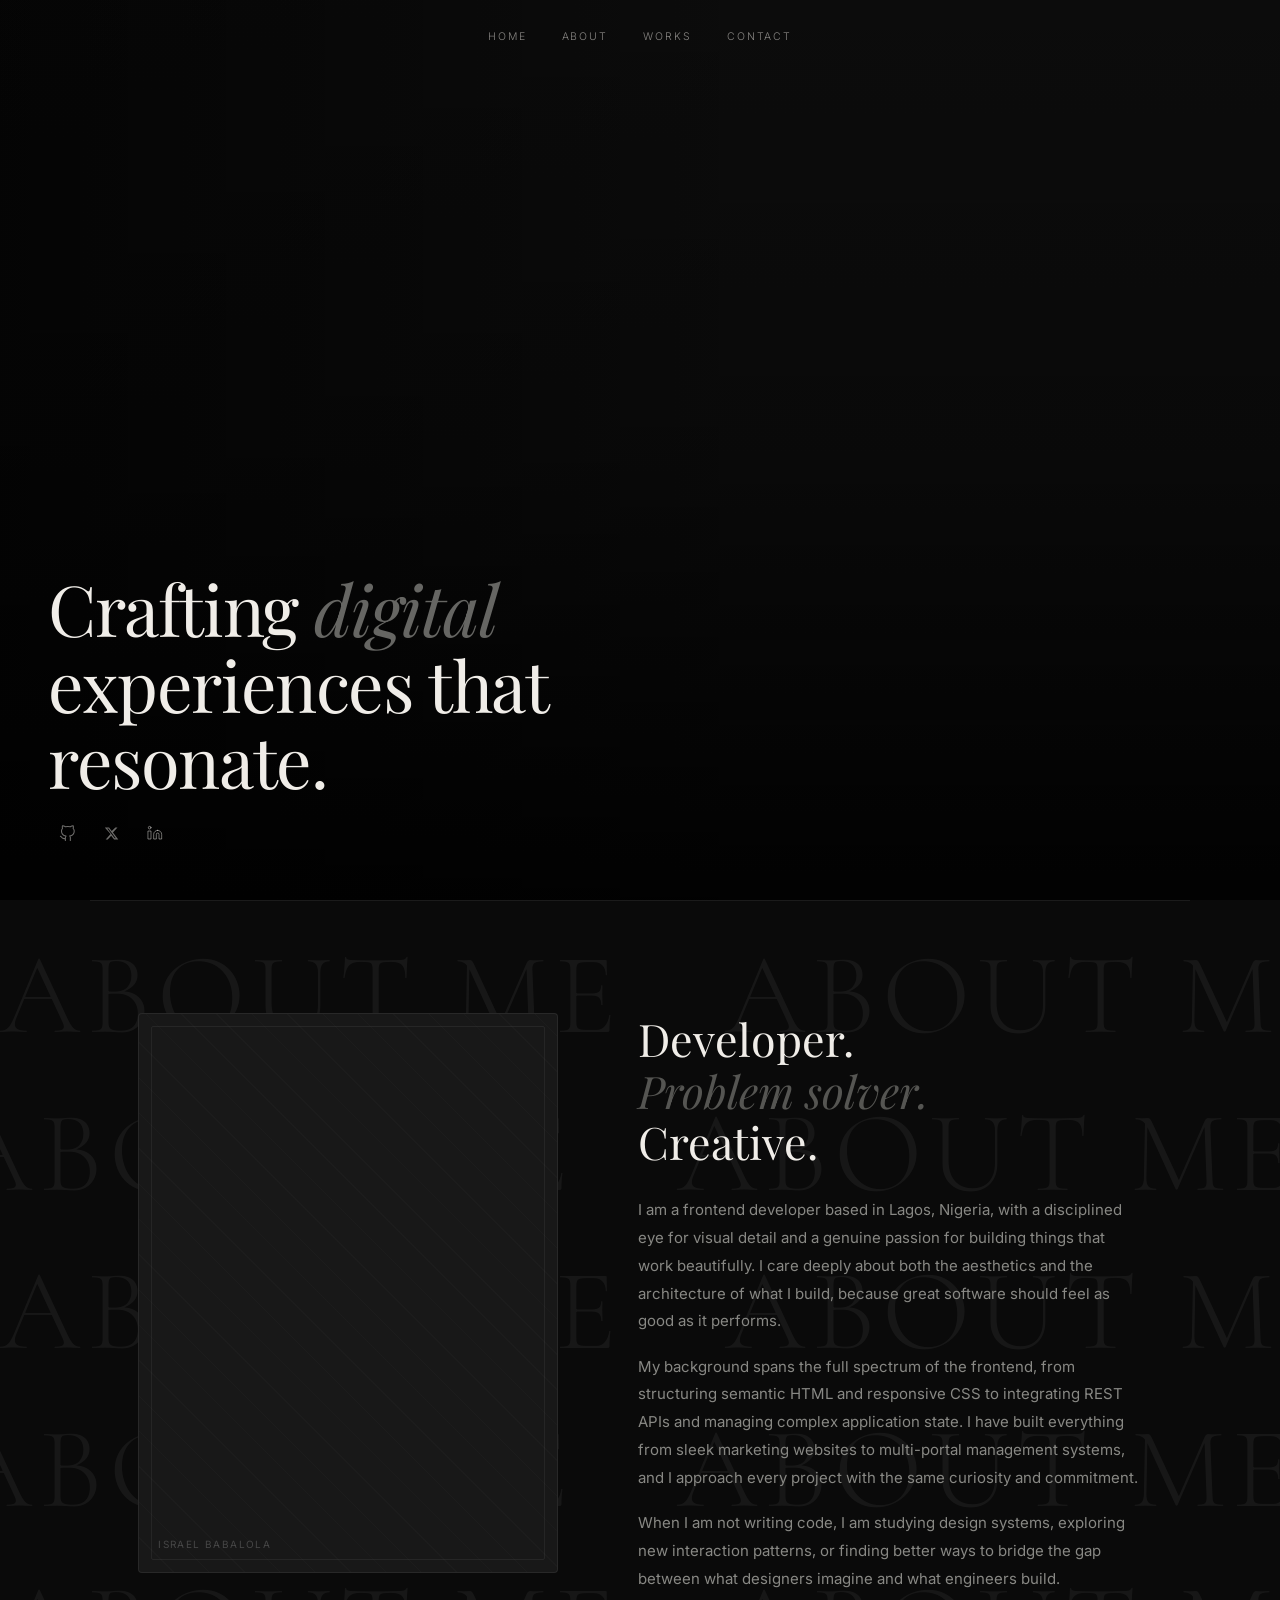
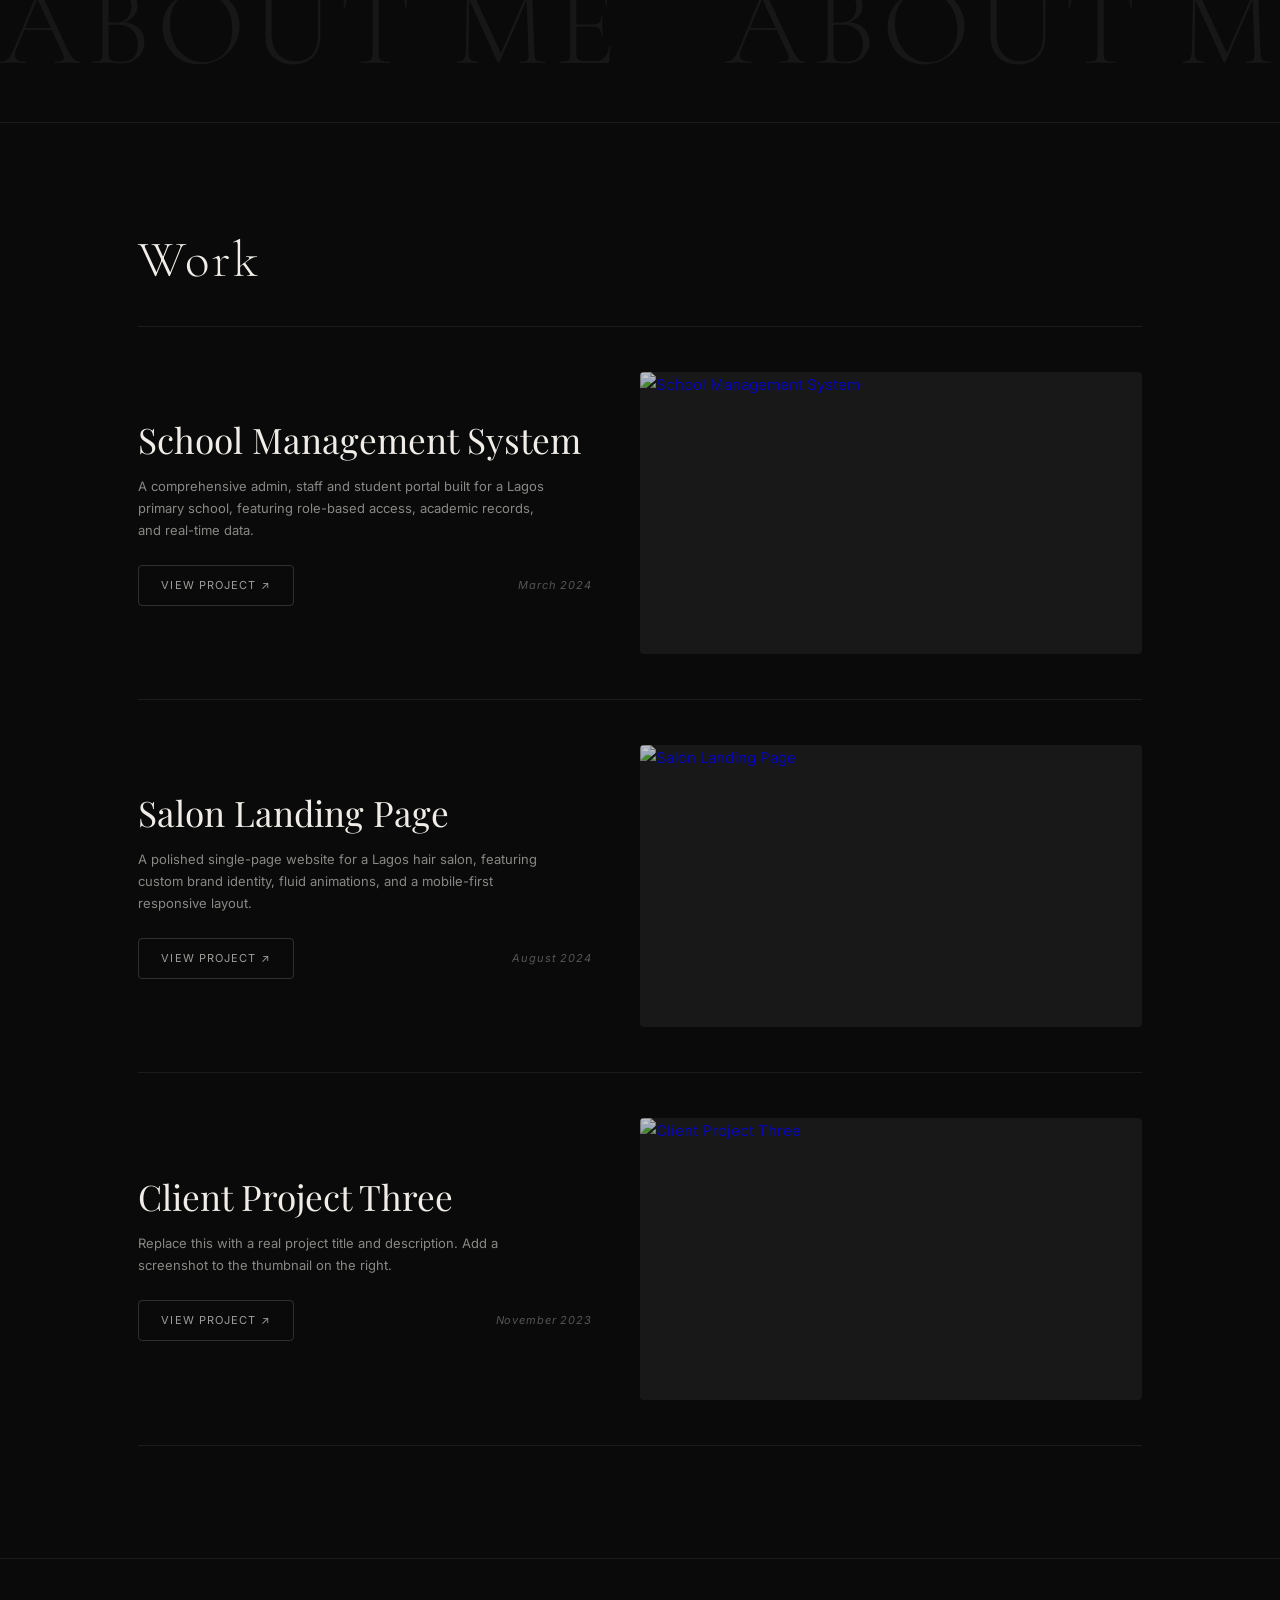
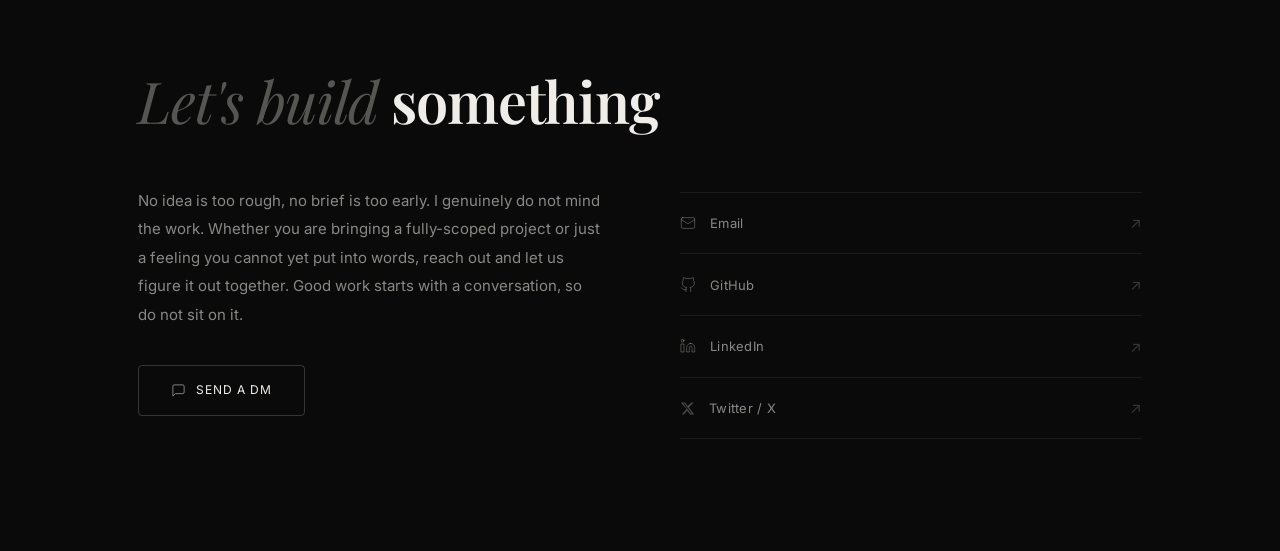
==== commit 46027241: "Update index.html" ====
--- a/index.html
+++ b/index.html
@@ -212,6 +212,7 @@
   /* ===================== SECTIONS ===================== */
   .section-wrap { padding: 7rem 3rem; max-width: 1100px; margin: 0 auto; }
   .divider { height: 1px; background: var(--border); max-width: 1100px; margin: 0 auto; }
+  .divider--full { max-width: 100%; }
 
   .section-tag {
     font-size: 11px;
@@ -237,29 +238,30 @@
 
   .section-watermark {
     position: absolute;
-    top: 50%;
-    left: 50%;
-    transform: translate(-50%, -50%);
+    top: 0; left: 0; right: 0; bottom: 0;
+    pointer-events: none;
+    z-index: 0;
+    overflow: hidden;
     display: flex;
     flex-direction: column;
-    align-items: center;
-    gap: 0;
-    pointer-events: none;
-    user-select: none;
-    will-change: transform;
-    z-index: 0;
-  }
-
-  .section-watermark span {
+    justify-content: space-around;
+    padding: 1rem 0;
+  }
+
+  .section-watermark-row {
     font-family: 'Cormorant Garamond', serif;
     font-weight: 300;
-    font-size: clamp(72px, 16vw, 200px);
-    letter-spacing: 0.18em;
+    font-size: clamp(3.5rem, 9vw, 8.5rem);
+    color: rgba(255,255,255,0.055);
+    white-space: nowrap;
+    line-height: 1;
+    letter-spacing: 0.06em;
+    user-select: none;
     text-transform: uppercase;
-    color: rgba(255,255,255,0.038);
-    white-space: nowrap;
-    line-height: 1.12;
-    display: block;
+  }
+
+  .section-watermark-row:nth-child(even) {
+    margin-left: -3rem;
   }
 
   #about .section-wrap {
@@ -356,69 +358,114 @@
     margin-bottom: 2.5rem;
   }
 
-  .works-grid { display: grid; grid-template-columns: repeat(3, 1fr); gap: 1rem; }
-
-  .project-card {
+  .works-list { display: flex; flex-direction: column; }
+
+  .project-row {
+    display: grid;
+    grid-template-columns: 1fr 1fr;
+    gap: 0;
+    border-top: 1px solid var(--border);
+    text-decoration: none;
+    padding: 2.8rem 0;
+    align-items: center;
+  }
+  .project-row:last-child { border-bottom: 1px solid var(--border); }
+
+  .project-row-left {
+    display: flex;
+    flex-direction: column;
+    gap: 0.9rem;
+    padding-right: 3rem;
+  }
+
+  .project-row-date {
+    font-size: 11px;
+    letter-spacing: 0.1em;
+    color: var(--muted);
+  }
+
+  .project-row-title {
+    font-family: 'Playfair Display', serif;
+    font-size: clamp(1.4rem, 2.8vw, 2.2rem);
+    font-weight: 400;
+    color: var(--text);
+    line-height: 1.15;
+  }
+
+  .project-row-desc {
+    font-size: 13px;
+    color: var(--muted);
+    line-height: 1.7;
+    max-width: 420px;
+  }
+
+  .project-row-footer {
+    display: flex;
+    align-items: center;
+    justify-content: space-between;
+    margin-top: 0.6rem;
+    padding-top: 0;
+  }
+
+  .project-row-date {
+    font-size: 11px;
+    letter-spacing: 0.08em;
+    color: var(--grey);
+    font-style: italic;
+  }
+
+  .btn-view {
     position: relative;
     overflow: hidden;
-    background: var(--bg2);
-    border: 1px solid rgba(255,255,255,0.07);
-    border-radius: var(--radius);
-    transition: border-color 0.5s ease, transform 0.4s ease;
-    text-decoration: none;
-    display: block;
-  }
-  .project-card::before {
+    display: inline-flex;
+    align-items: center;
+    gap: 8px;
+    padding: 0.65rem 1.4rem;
+    background: transparent;
+    border: 1px solid rgba(255,255,255,0.15);
+    border-radius: 4px;
+    color: rgba(240,237,232,0.65);
+    font-size: 11px;
+    letter-spacing: 0.1em;
+    text-transform: uppercase;
+    transition: border-color 0.3s ease, color 0.3s ease;
+  }
+  .btn-view::before {
     content: '';
     position: absolute;
-    top: 0;
-    left: -100%;
-    width: 70%;
-    height: 100%;
-    background: linear-gradient(105deg, transparent 20%, rgba(255,255,255,0.03) 50%, transparent 80%);
+    top: 0; left: -100%;
+    width: 60%; height: 100%;
+    background: linear-gradient(105deg, transparent 20%, rgba(255,255,255,0.09) 50%, transparent 80%);
     pointer-events: none;
-    z-index: 2;
-  }
-  .project-card:hover { border-color: rgba(70,70,70,0.65); transform: translateY(-3px); }
-  .project-card:hover::before {
-    left: 120%;
-    transition: left 0.9s cubic-bezier(0.25, 0.46, 0.45, 0.94);
-  }
-
-  .project-thumb {
+  }
+  .project-row:hover .btn-view {
+    border-color: rgba(255,255,255,0.3);
+    color: var(--text);
+  }
+  .project-row:hover .btn-view::before {
+    left: 130%;
+    transition: left 0.8s cubic-bezier(0.25, 0.46, 0.45, 0.94);
+  }
+
+  .project-row-right {
+    position: relative;
     width: 100%;
     aspect-ratio: 16/9;
+    overflow: hidden;
+    border-radius: 4px;
     background: var(--bg3);
-    display: flex;
-    align-items: center;
-    justify-content: center;
-    font-size: 11px;
-    letter-spacing: 0.1em;
-    color: #3a3a3a;
-    text-transform: uppercase;
-    border-bottom: 1px solid var(--border);
-    position: relative;
-    overflow: hidden;
-  }
-  .project-thumb::before {
-    content: '';
+  }
+
+  .project-row-img {
     position: absolute;
     inset: 0;
-    background: repeating-linear-gradient(
-      45deg, transparent, transparent 20px,
-      rgba(255,255,255,0.012) 20px,
-      rgba(255,255,255,0.012) 21px
-    );
-  }
-  .project-info { padding: 1.2rem 1.4rem 1.4rem; }
-  .project-title {
-    font-family: 'Playfair Display', serif;
-    font-size: 1.05rem;
-    font-weight: 400;
-    color: var(--text);
-    margin-bottom: 0.45rem;
-  }
-  .project-desc { font-size: 13px; color: var(--muted); line-height: 1.65; }
+    width: 100%;
+    height: 100%;
+    object-fit: cover;
+    opacity: 0.75;
+    transition: opacity 0.4s ease, transform 0.5s ease;
+  }
+  .project-row:hover .project-row-img { opacity: 1; transform: scale(1.04); }
 
   /* ===================== CONTACT ===================== */
   #contact {
@@ -436,7 +483,7 @@
 
   .contact-headline {
     font-family: 'Playfair Display', serif;
-    font-size: clamp(2.8rem, 6.5vw, 5.8rem);
+    font-size: clamp(2rem, 4.5vw, 4rem);
     font-weight: 400;
     line-height: 1.04;
     letter-spacing: -0.02em;
@@ -544,33 +591,7 @@
     transform: translate(2px, -2px);
   }
 
-  /* ===================== FOOTER — half-cropped large text ===================== */
-  footer {
-    border-top: 1px solid var(--border);
-    overflow: hidden;
-    padding: 0;
-  }
-
-  .footer-marquee-wrap {
-    display: flex;
-    align-items: flex-end;
-    justify-content: center;
-    height: clamp(40px, 7vw, 105px);
-    overflow: hidden;
-  }
-
-  .footer-static-text {
-    font-family: 'Cormorant Garamond', serif;
-    font-weight: 300;
-    font-size: clamp(5rem, 14vw, 18rem);
-    letter-spacing: 0.12em;
-    text-transform: uppercase;
-    color: rgba(255,255,255,0.055);
-    white-space: nowrap;
-    user-select: none;
-    line-height: 1;
-    transform: translateY(50%);
-  }
+
 
   /* ANIMATIONS */
   .fade-up {
@@ -604,12 +625,11 @@
     .hero-bottom { padding: 0 1.4rem 2.2rem; }
     .hero-headline { font-size: clamp(1.8rem, 9vw, 2.6rem); max-width: 100%; }
 
-    .works-grid { grid-template-columns: 1fr; }
-
-    .footer-static-text { font-size: clamp(3.5rem, 11vw, 5rem); letter-spacing: 0.08em; }
-    .footer-marquee-wrap { height: clamp(30px, 8vw, 55px); }
-
-    .section-watermark span { font-size: clamp(40px, 11vw, 100px); line-height: 1.4; }
+    .project-row { grid-template-columns: 1fr; gap: 1.4rem; padding: 2rem 0; }
+    .project-row-left { padding-right: 0; }
+    .project-row-right { aspect-ratio: 16/9; }
+
+    .section-watermark-row { font-size: clamp(2rem, 8vw, 4rem); }
   }
 
   @media (max-width: 420px) {
@@ -670,7 +690,13 @@
 
 <!-- ABOUT -->
 <section id="about">
-  <div class="section-watermark" id="aboutWatermark"><span>About Me</span><span>About Me</span><span>About Me</span></div>
+  <div class="section-watermark" id="aboutWatermark">
+    <div class="section-watermark-row">ABOUT ME &nbsp; ABOUT ME &nbsp; ABOUT ME</div>
+    <div class="section-watermark-row">ABOUT ME &nbsp; ABOUT ME &nbsp; ABOUT ME</div>
+    <div class="section-watermark-row">ABOUT ME &nbsp; ABOUT ME &nbsp; ABOUT ME</div>
+    <div class="section-watermark-row">ABOUT ME &nbsp; ABOUT ME &nbsp; ABOUT ME</div>
+    <div class="section-watermark-row">ABOUT ME &nbsp; ABOUT ME &nbsp; ABOUT ME</div>
+  </div>
   <div class="section-wrap">
     <div class="about-grid">
       <div class="about-image-box fade-up">
@@ -686,46 +712,68 @@
   </div>
 </section>
 
-<div class="divider"></div>
+<div class="divider divider--full"></div>
 
 <!-- WORKS -->
 <div class="section-wrap" id="works">
   <div class="works-header fade-up">
     <div class="works-label">Work</div>
   </div>
-  <div class="works-grid">
-    <a href="#" class="project-card fade-up d1">
-      <div class="project-thumb" style="background-image:url('https://images.unsplash.com/photo-1498050108023-c5249f4df085?w=800&q=80');background-size:cover;background-position:center;"></div>
-      <div class="project-info">
-        <div class="project-title">School Management System</div>
-        <p class="project-desc">A comprehensive admin, staff and student portal built for a Lagos primary school, featuring role-based access, academic records, and real-time data.</p>
+  <div class="works-list">
+
+    <a href="#" class="project-row fade-up d1">
+      <div class="project-row-left">
+        <div class="project-row-title">School Management System</div>
+        <p class="project-row-desc">A comprehensive admin, staff and student portal built for a Lagos primary school, featuring role-based access, academic records, and real-time data.</p>
+        <div class="project-row-footer">
+          <span class="btn-view">View project ↗</span>
+          <span class="project-row-date">March 2024</span>
+        </div>
+      </div>
+      <div class="project-row-right">
+        <img class="project-row-img" src="https://images.unsplash.com/photo-1498050108023-c5249f4df085?w=800&q=80" alt="School Management System" />
       </div>
     </a>
-    <a href="#" class="project-card fade-up d2">
-      <div class="project-thumb" style="background-image:url('https://images.unsplash.com/photo-1560066984-138dadb4c035?w=800&q=80');background-size:cover;background-position:center;"></div>
-      <div class="project-info">
-        <div class="project-title">Salon Landing Page</div>
-        <p class="project-desc">A polished single-page website for a Lagos hair salon, featuring custom brand identity, fluid animations, and a mobile-first responsive layout.</p>
+
+    <a href="#" class="project-row fade-up d2">
+      <div class="project-row-left">
+        <div class="project-row-title">Salon Landing Page</div>
+        <p class="project-row-desc">A polished single-page website for a Lagos hair salon, featuring custom brand identity, fluid animations, and a mobile-first responsive layout.</p>
+        <div class="project-row-footer">
+          <span class="btn-view">View project ↗</span>
+          <span class="project-row-date">August 2024</span>
+        </div>
+      </div>
+      <div class="project-row-right">
+        <img class="project-row-img" src="https://images.unsplash.com/photo-1560066984-138dadb4c035?w=800&q=80" alt="Salon Landing Page" />
       </div>
     </a>
-    <a href="#" class="project-card fade-up d3">
-      <div class="project-thumb" style="background-image:url('https://images.unsplash.com/photo-1581291518857-4e27b48ff24e?w=800&q=80');background-size:cover;background-position:center;"></div>
-      <div class="project-info">
-        <div class="project-title">Client Project Three</div>
-        <p class="project-desc">Replace this with a real project title and description. Add a screenshot to the thumbnail above.</p>
+
+    <a href="#" class="project-row fade-up d3">
+      <div class="project-row-left">
+        <div class="project-row-title">Client Project Three</div>
+        <p class="project-row-desc">Replace this with a real project title and description. Add a screenshot to the thumbnail on the right.</p>
+        <div class="project-row-footer">
+          <span class="btn-view">View project ↗</span>
+          <span class="project-row-date">November 2023</span>
+        </div>
+      </div>
+      <div class="project-row-right">
+        <img class="project-row-img" src="https://images.unsplash.com/photo-1581291518857-4e27b48ff24e?w=800&q=80" alt="Client Project Three" />
       </div>
     </a>
+
   </div>
 </div>
 
-<div class="divider"></div>
+<div class="divider divider--full"></div>
 
 <!-- CONTACT -->
 <section id="contact">
   <div class="contact-wrap">
 
     <h2 class="contact-headline fade-up">
-      <em>Hit me up</em> <strong>asap</strong>
+      <em>Let's build</em> <strong>something</strong>
     </h2>
 
     <div class="contact-body">
@@ -784,13 +832,6 @@
   </div>
 </section>
 
-<!-- FOOTER — static large text -->
-<footer>
-  <div class="footer-marquee-wrap">
-    <div class="footer-static-text">Contact me</div>
-  </div>
-</footer>
-
 <script>
   // Nav scroll
   const navbar = document.getElementById('navbar');
@@ -822,20 +863,6 @@
     });
   }, { threshold: 0.1 });
   fadeEls.forEach(el => observer.observe(el));
-
-  // About watermark parallax
-  const aboutSection = document.getElementById('about');
-  const watermark = document.getElementById('aboutWatermark');
-  function updateWatermark() {
-    const rect = aboutSection.getBoundingClientRect();
-    const sectionH = aboutSection.offsetHeight;
-    const viewH = window.innerHeight;
-    const progress = 1 - (rect.bottom / (sectionH + viewH));
-    const drift = (progress - 0.5) * 90;
-    watermark.style.transform = `translate(-50%, calc(-50% + ${drift}px))`;
-  }
-  window.addEventListener('scroll', updateWatermark, { passive: true });
-  updateWatermark();
 </script>
 </body>
 </html>
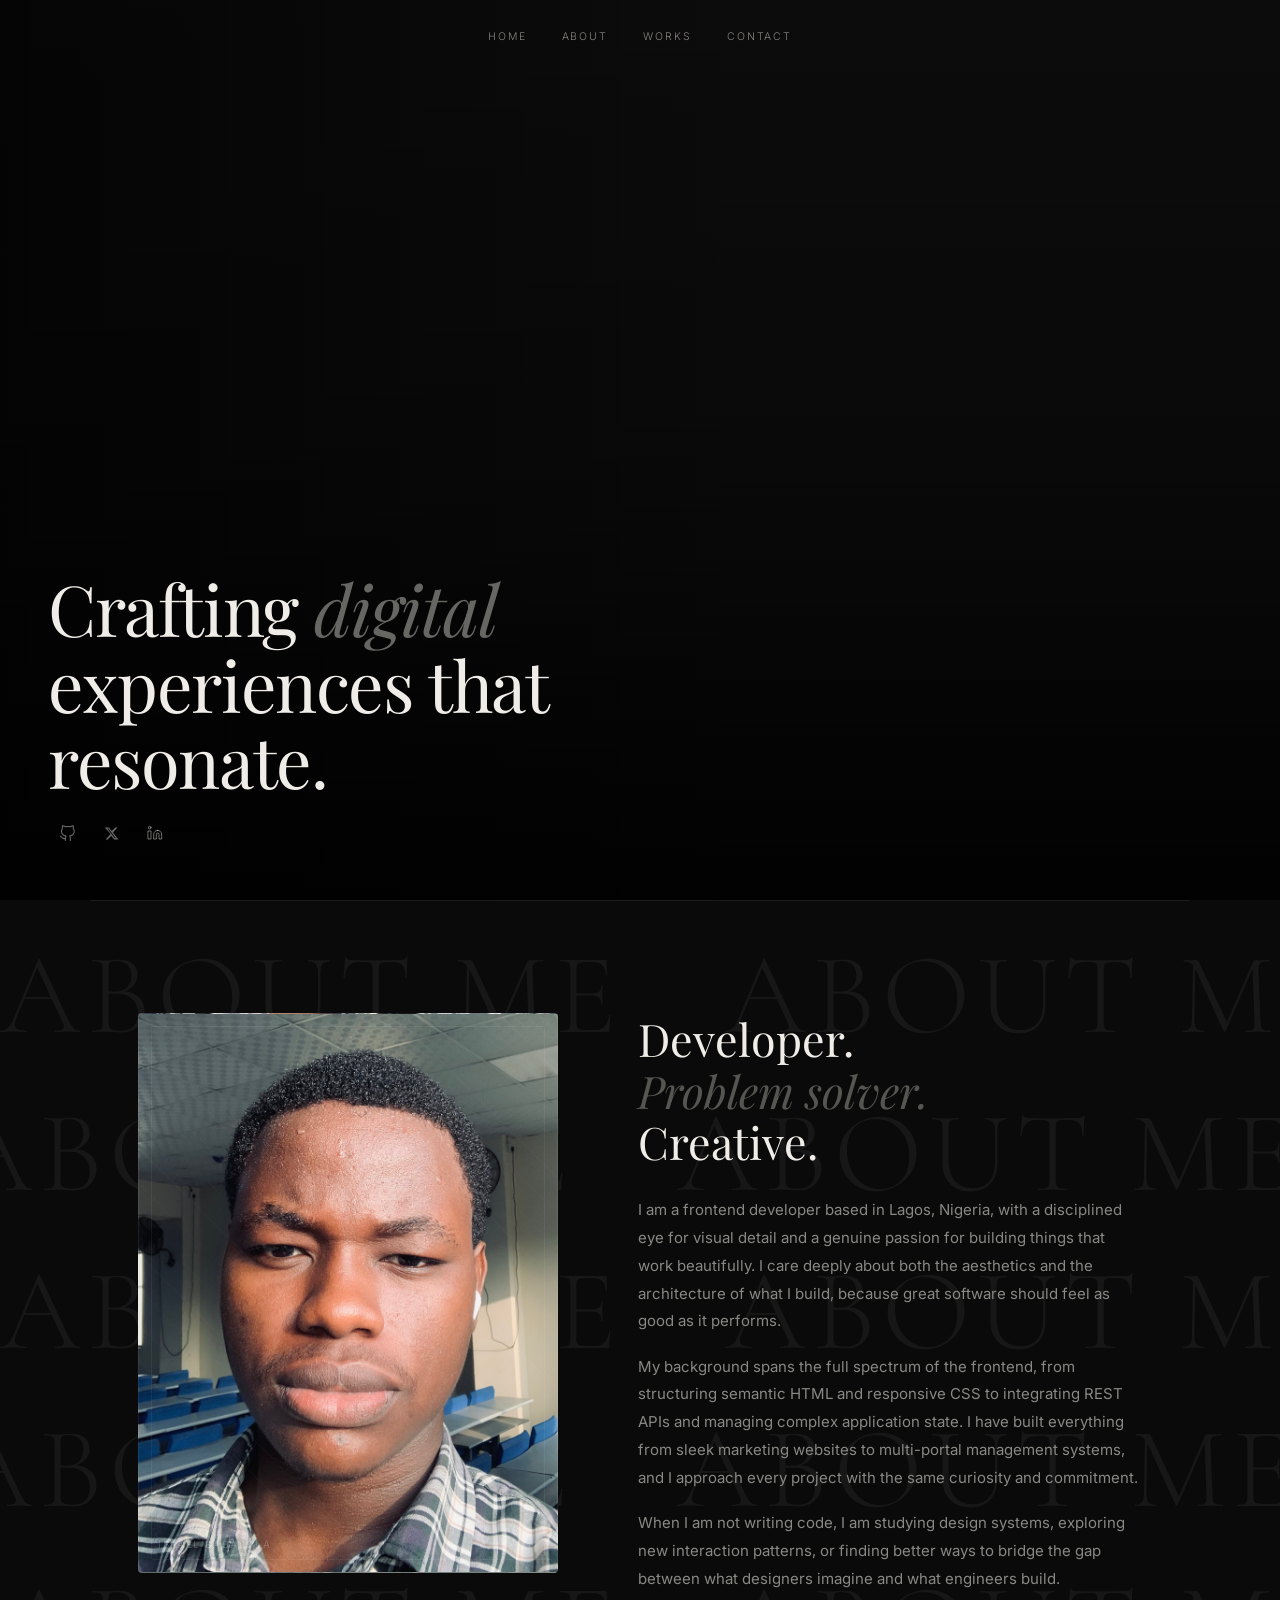
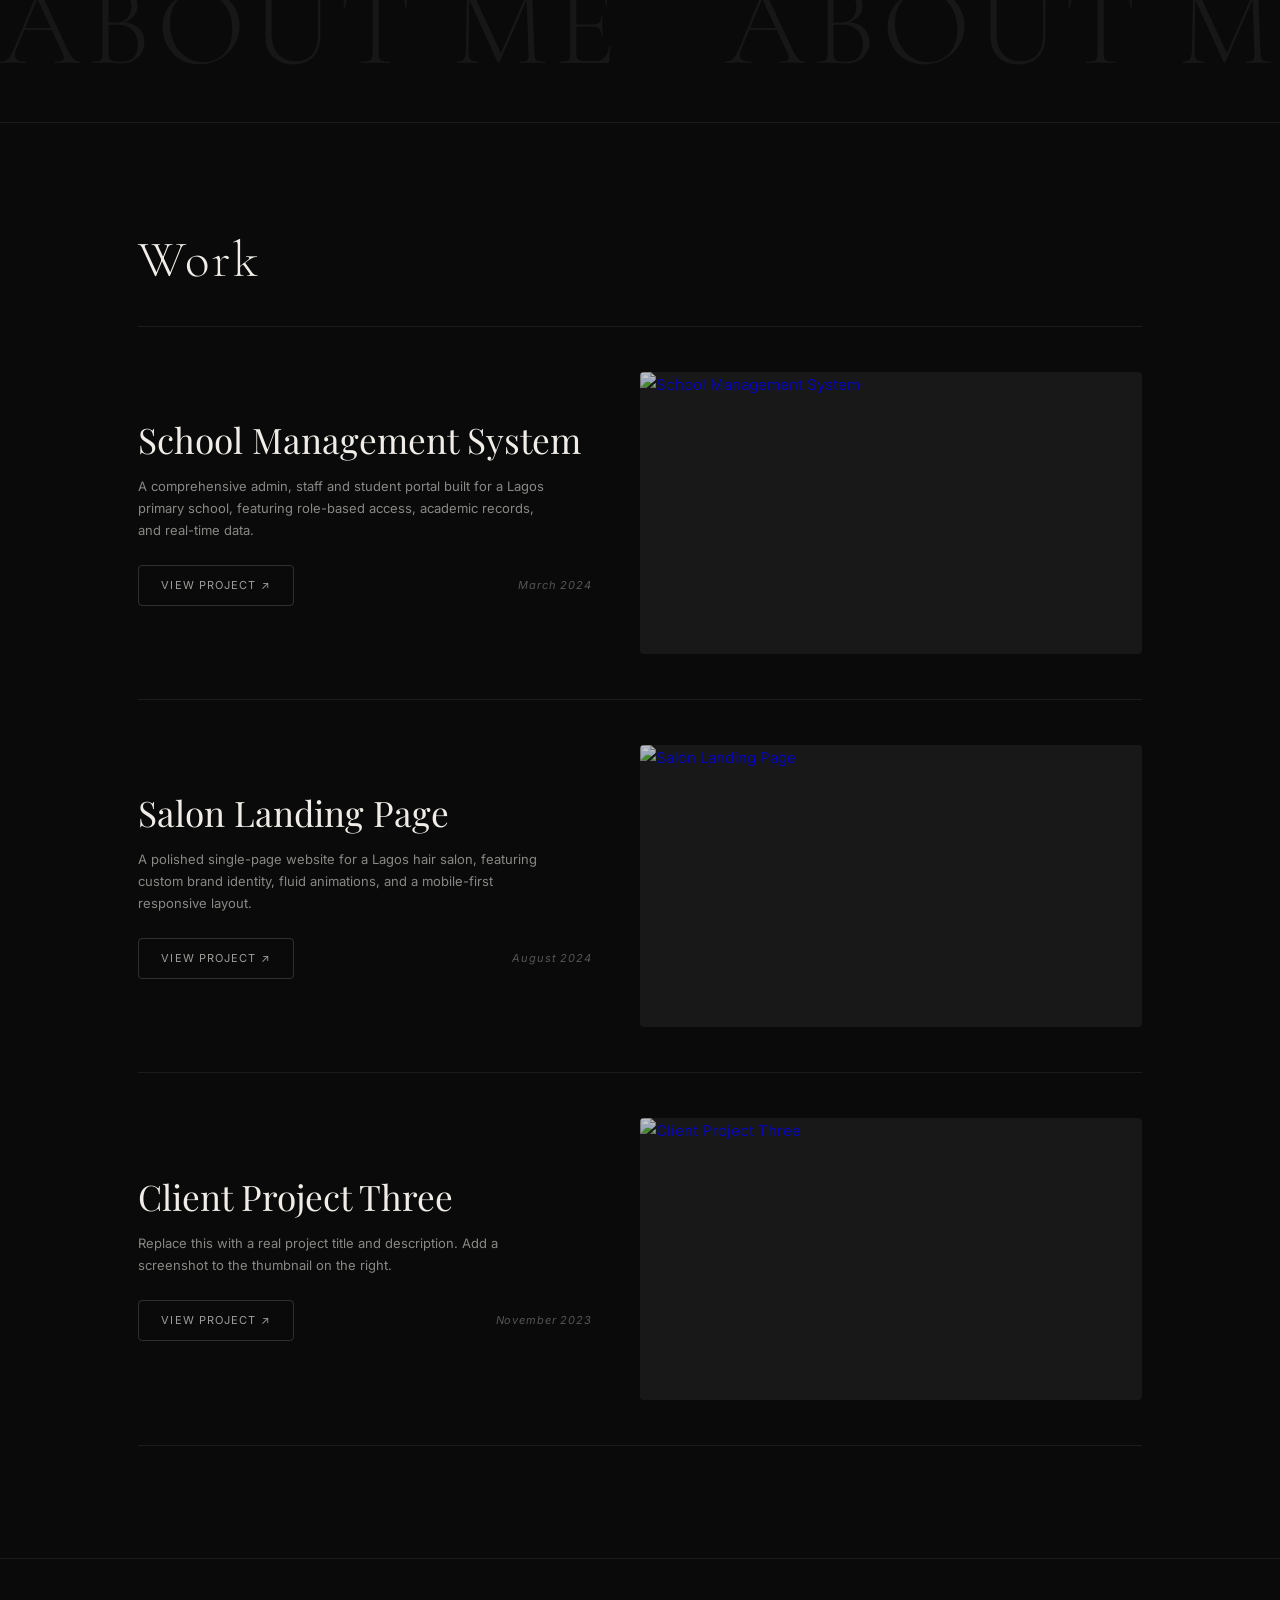
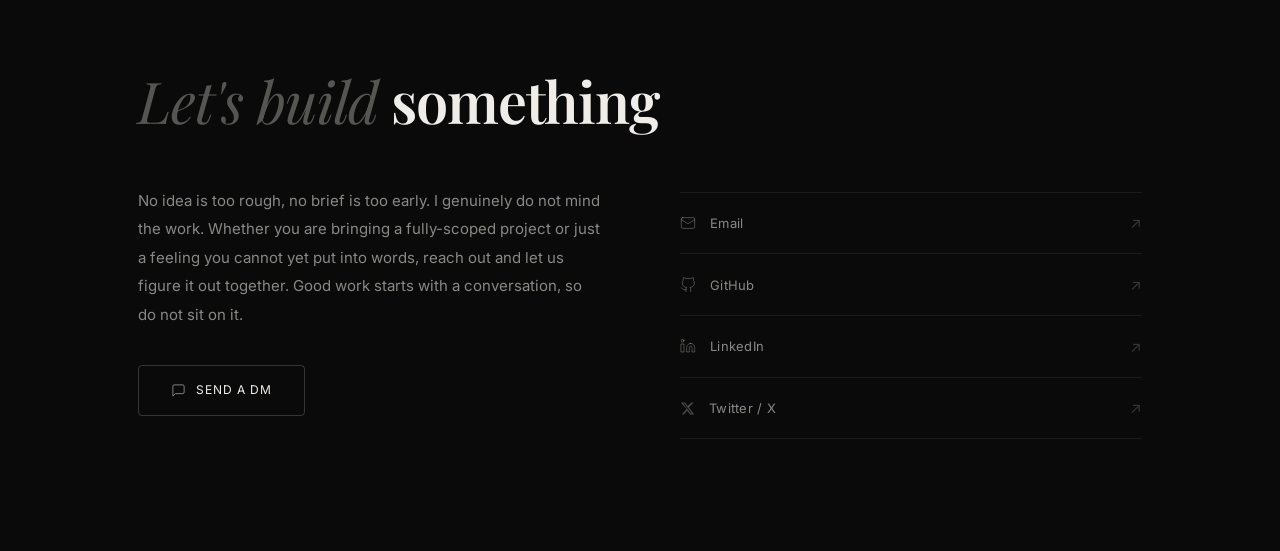
==== commit 9ac89656: "Update index.html" ====
--- a/index.html
+++ b/index.html
@@ -3,7 +3,7 @@
 <head>
 <meta charset="UTF-8" />
 <meta name="viewport" content="width=device-width, initial-scale=1.0"/>
-<title>Israel Babalola — Frontend Developer</title>
+<title>Portfolio</title>
 <link href="https://fonts.googleapis.com/css2?family=Inter:wght@300;400;500;600&family=Playfair+Display:ital,wght@0,400;0,600;1,400&family=Bebas+Neue&family=Cormorant+Garamond:wght@300;400;500&display=swap" rel="stylesheet"/>
 <style>
   *, *::before, *::after { box-sizing: border-box; margin: 0; padding: 0; }
@@ -284,7 +284,7 @@
     overflow: hidden;
     background: var(--bg3);
     border: 1px solid var(--border);
-    background-image: url("https://images.unsplash.com/photo-1507003211169-0a1dd7228f2d?w=800&q=80");
+    background-image: url("IMG_7767.jpeg");
     background-size: cover;
     background-position: center top;
   }
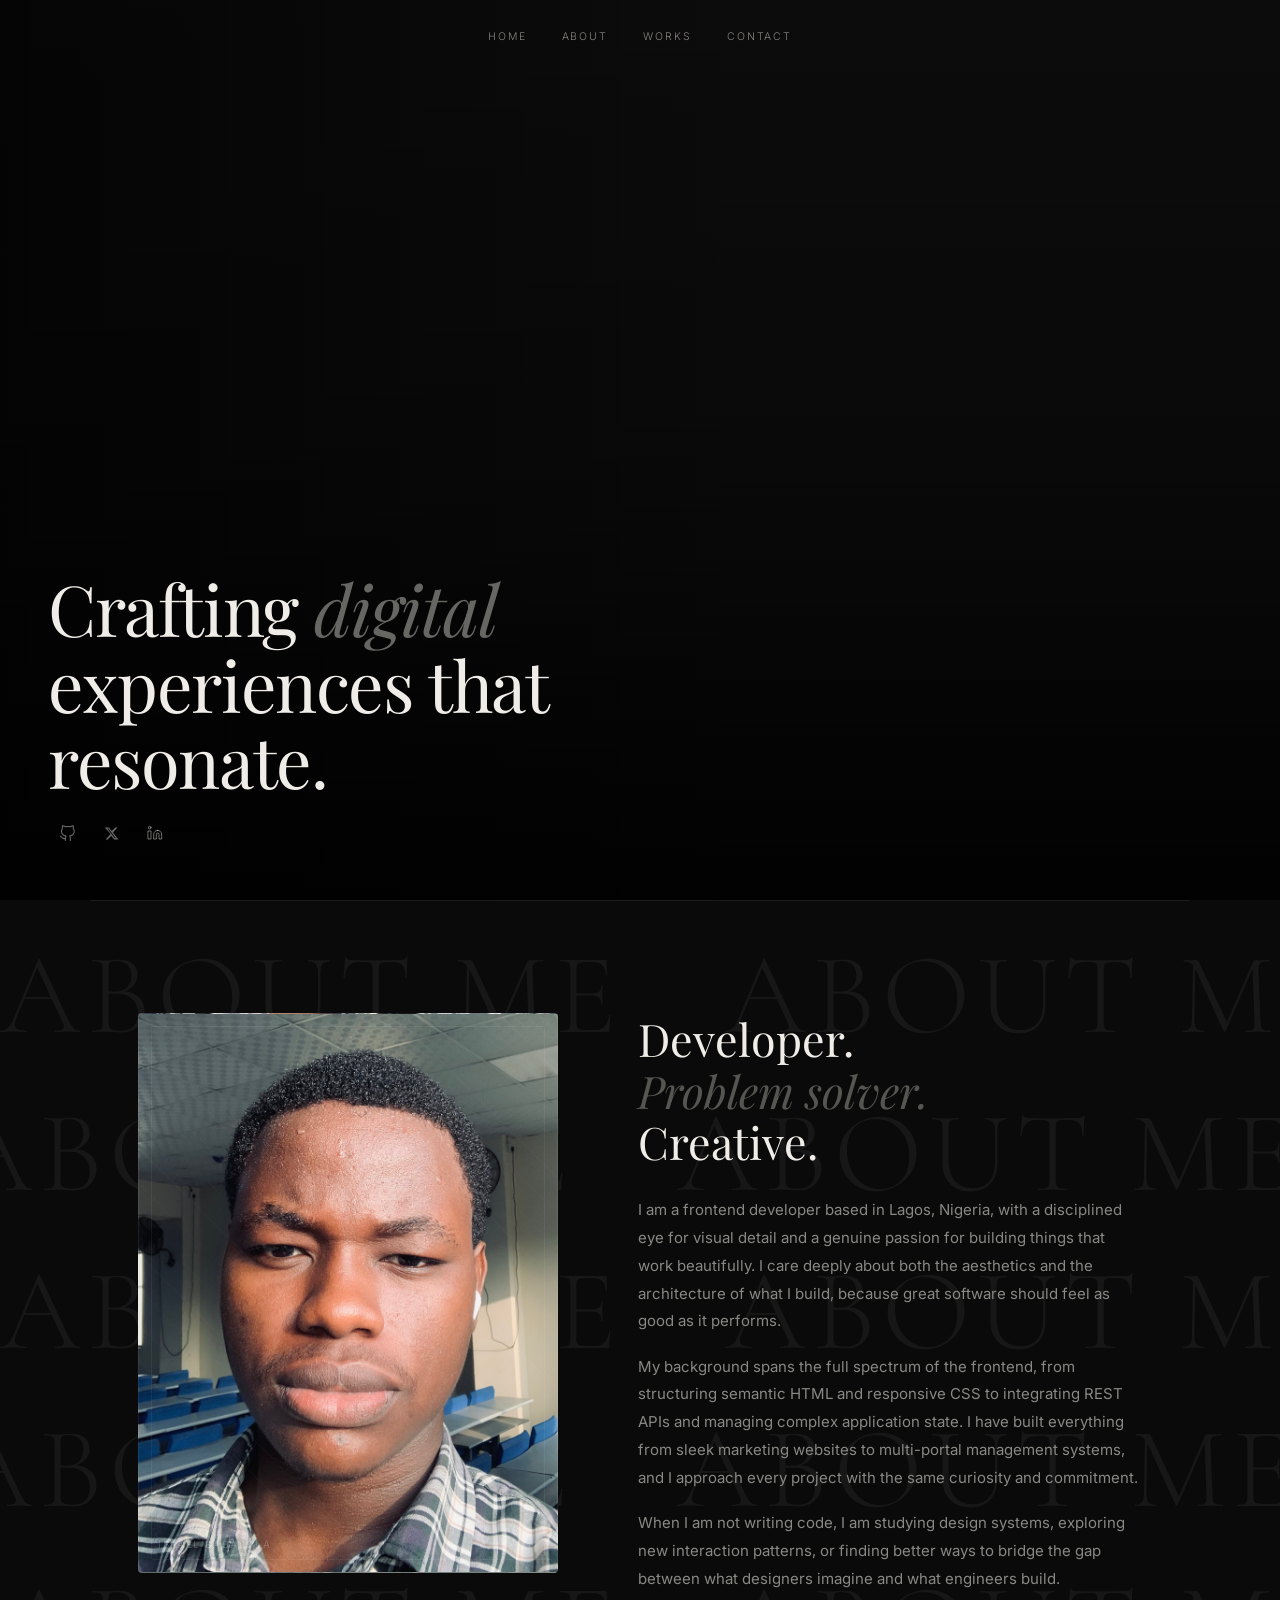
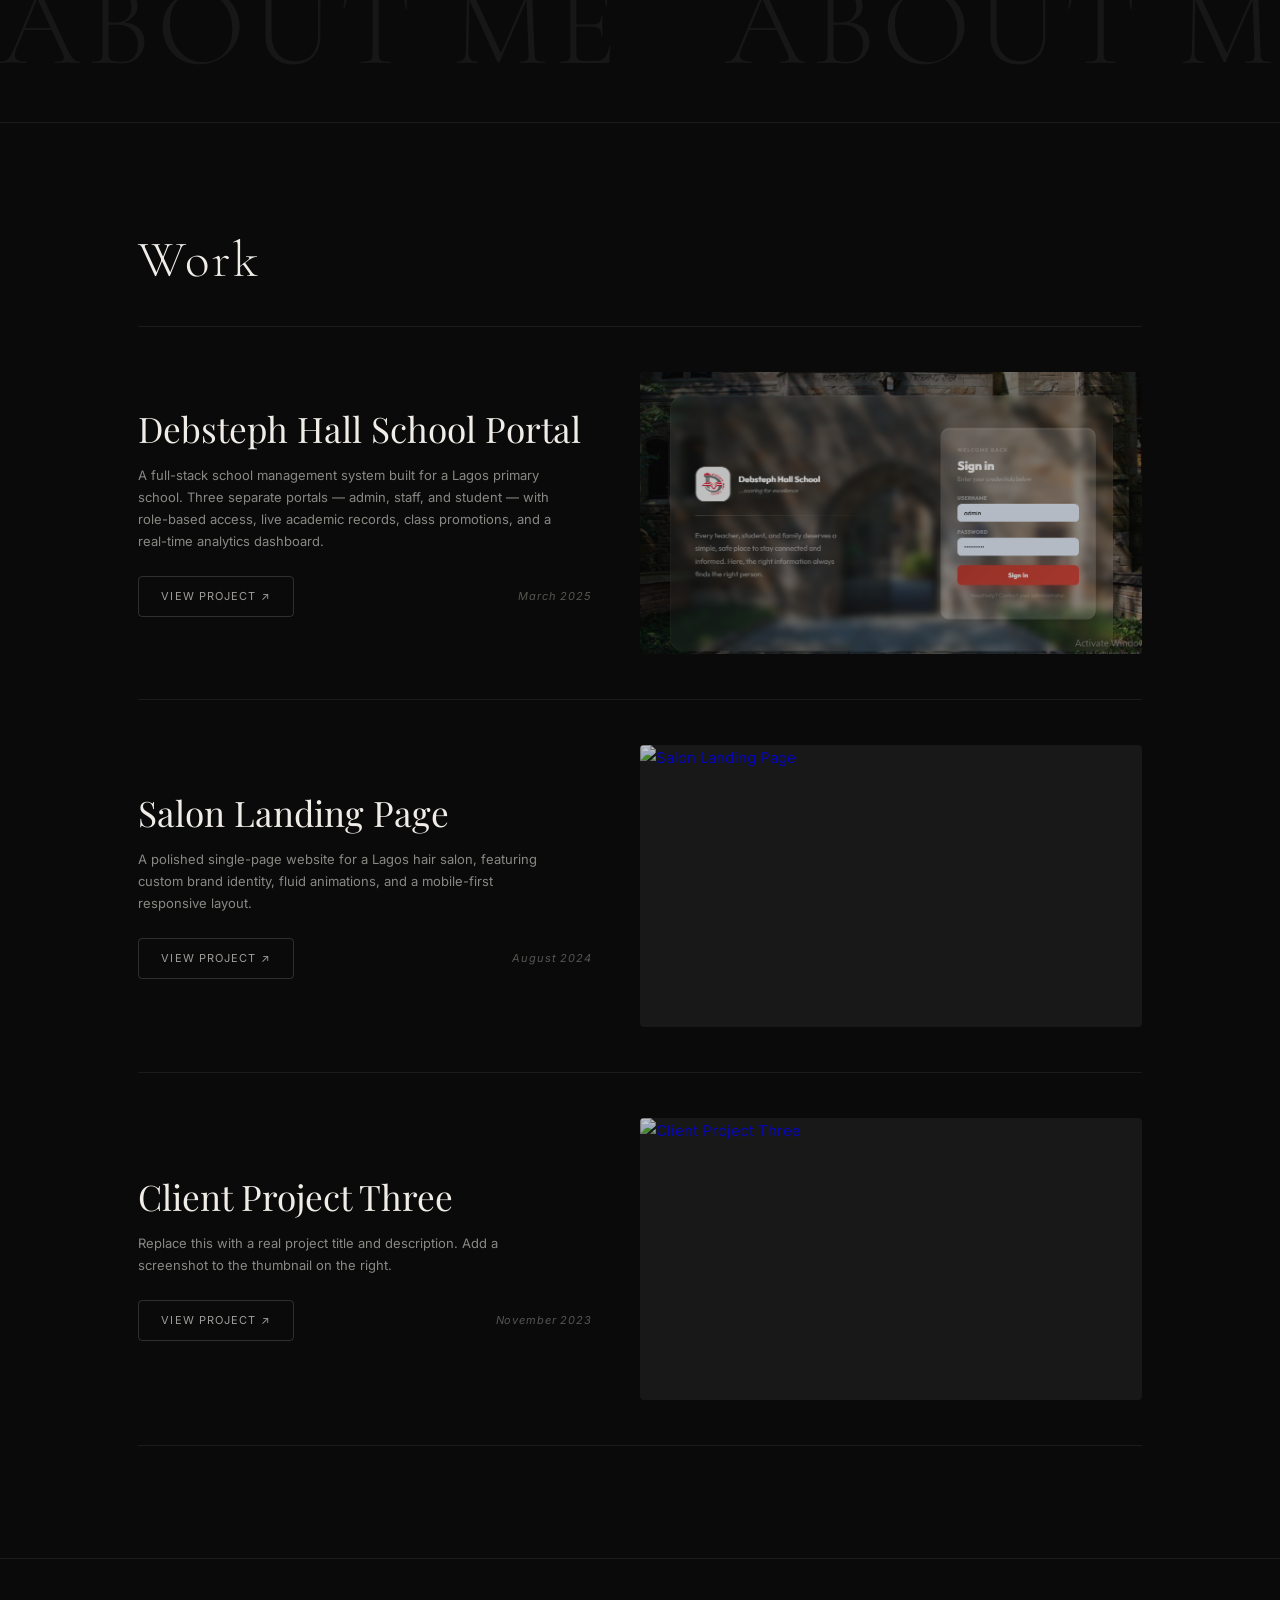
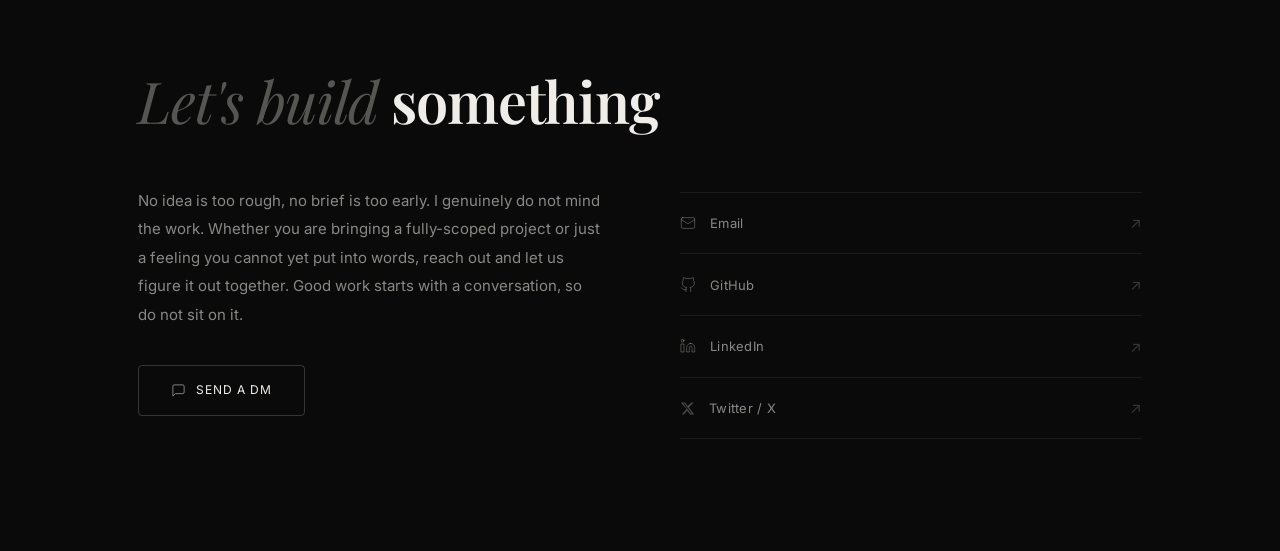
==== commit ad19cfb8: "Update index.html" ====
--- a/index.html
+++ b/index.html
@@ -462,6 +462,7 @@
     width: 100%;
     height: 100%;
     object-fit: cover;
+    object-position: center top;
     opacity: 0.75;
     transition: opacity 0.4s ease, transform 0.5s ease;
   }
@@ -591,8 +592,6 @@
     transform: translate(2px, -2px);
   }
 
-
-
   /* ANIMATIONS */
   .fade-up {
     opacity: 0;
@@ -608,7 +607,7 @@
   /* RESPONSIVE */
   @media (max-width: 900px) {
     .about-grid { grid-template-columns: 1fr; gap: 2.5rem; }
-    .about-image-box { aspect-ratio: 4/3; max-width: 420px; }
+    .about-image-box { max-width: 420px; }
     .contact-body { grid-template-columns: 1fr; gap: 3rem; }
   }
 
@@ -721,17 +720,18 @@
   </div>
   <div class="works-list">
 
-    <a href="#" class="project-row fade-up d1">
+    <!-- DEBSTEPH HALL SCHOOL PORTAL -->
+    <a href="https://debstephhallschool.onrender.com" class="project-row fade-up d1" target="_blank" rel="noopener">
       <div class="project-row-left">
-        <div class="project-row-title">School Management System</div>
-        <p class="project-row-desc">A comprehensive admin, staff and student portal built for a Lagos primary school, featuring role-based access, academic records, and real-time data.</p>
+        <div class="project-row-title">Debsteph Hall School Portal</div>
+        <p class="project-row-desc">A full-stack school management system built for a Lagos primary school. Three separate portals — admin, staff, and student — with role-based access, live academic records, class promotions, and a real-time analytics dashboard.</p>
         <div class="project-row-footer">
           <span class="btn-view">View project ↗</span>
-          <span class="project-row-date">March 2024</span>
+          <span class="project-row-date">March 2025</span>
         </div>
       </div>
       <div class="project-row-right">
-        <img class="project-row-img" src="https://images.unsplash.com/photo-1498050108023-c5249f4df085?w=800&q=80" alt="School Management System" />
+        <img class="project-row-img" src="image.png" alt="Debsteph Hall School Portal" />
       </div>
     </a>
 
@@ -784,7 +784,6 @@
           No idea is too rough, no brief is too early. I genuinely do not mind the work. Whether you are bringing a fully-scoped project or just a feeling you cannot yet put into words, reach out and let us figure it out together. Good work starts with a conversation, so do not sit on it.
         </p>
 
-        <!-- DM button -->
         <a href="contact-form.html" class="btn-dm">
           <svg width="15" height="15" viewBox="0 0 24 24" fill="none" stroke="currentColor" stroke-width="1.5" stroke-linecap="round" stroke-linejoin="round">
             <path d="M21 15a2 2 0 0 1-2 2H7l-4 4V5a2 2 0 0 1 2-2h14a2 2 0 0 1 2 2z"/>
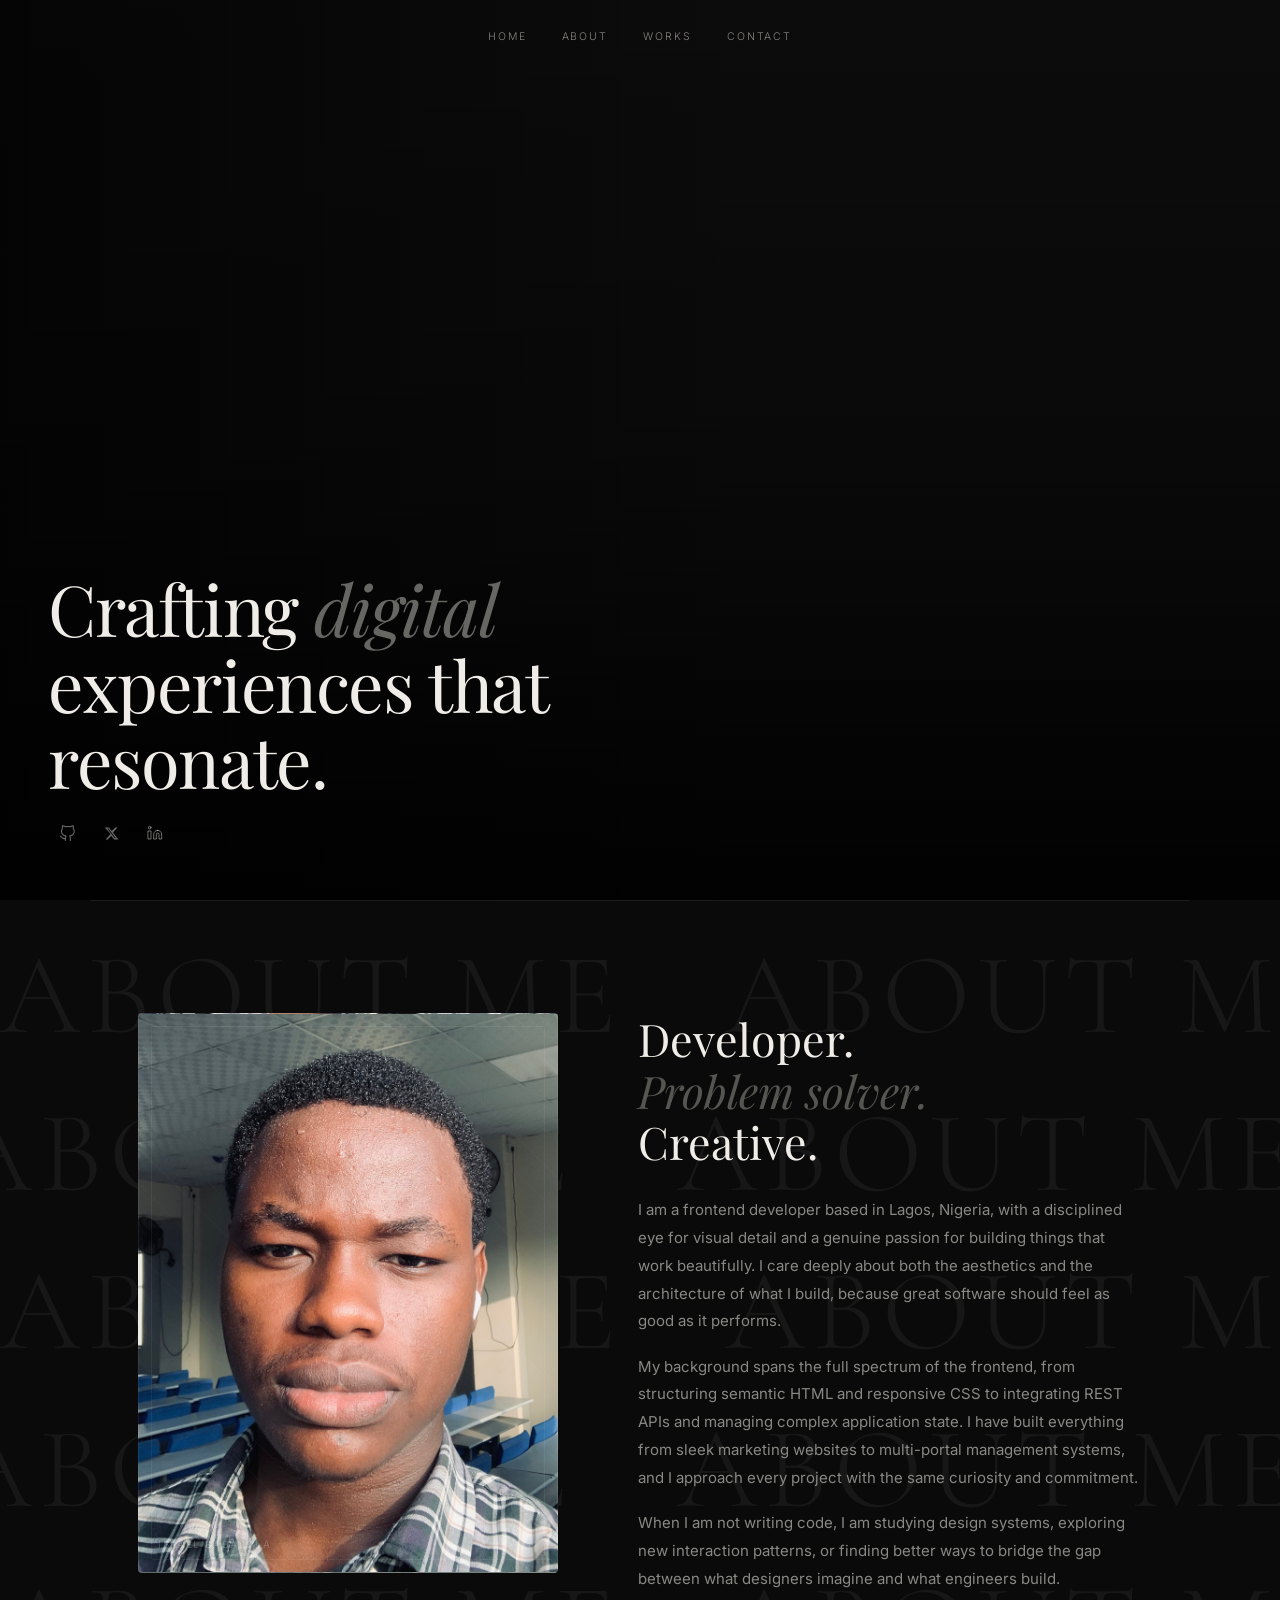
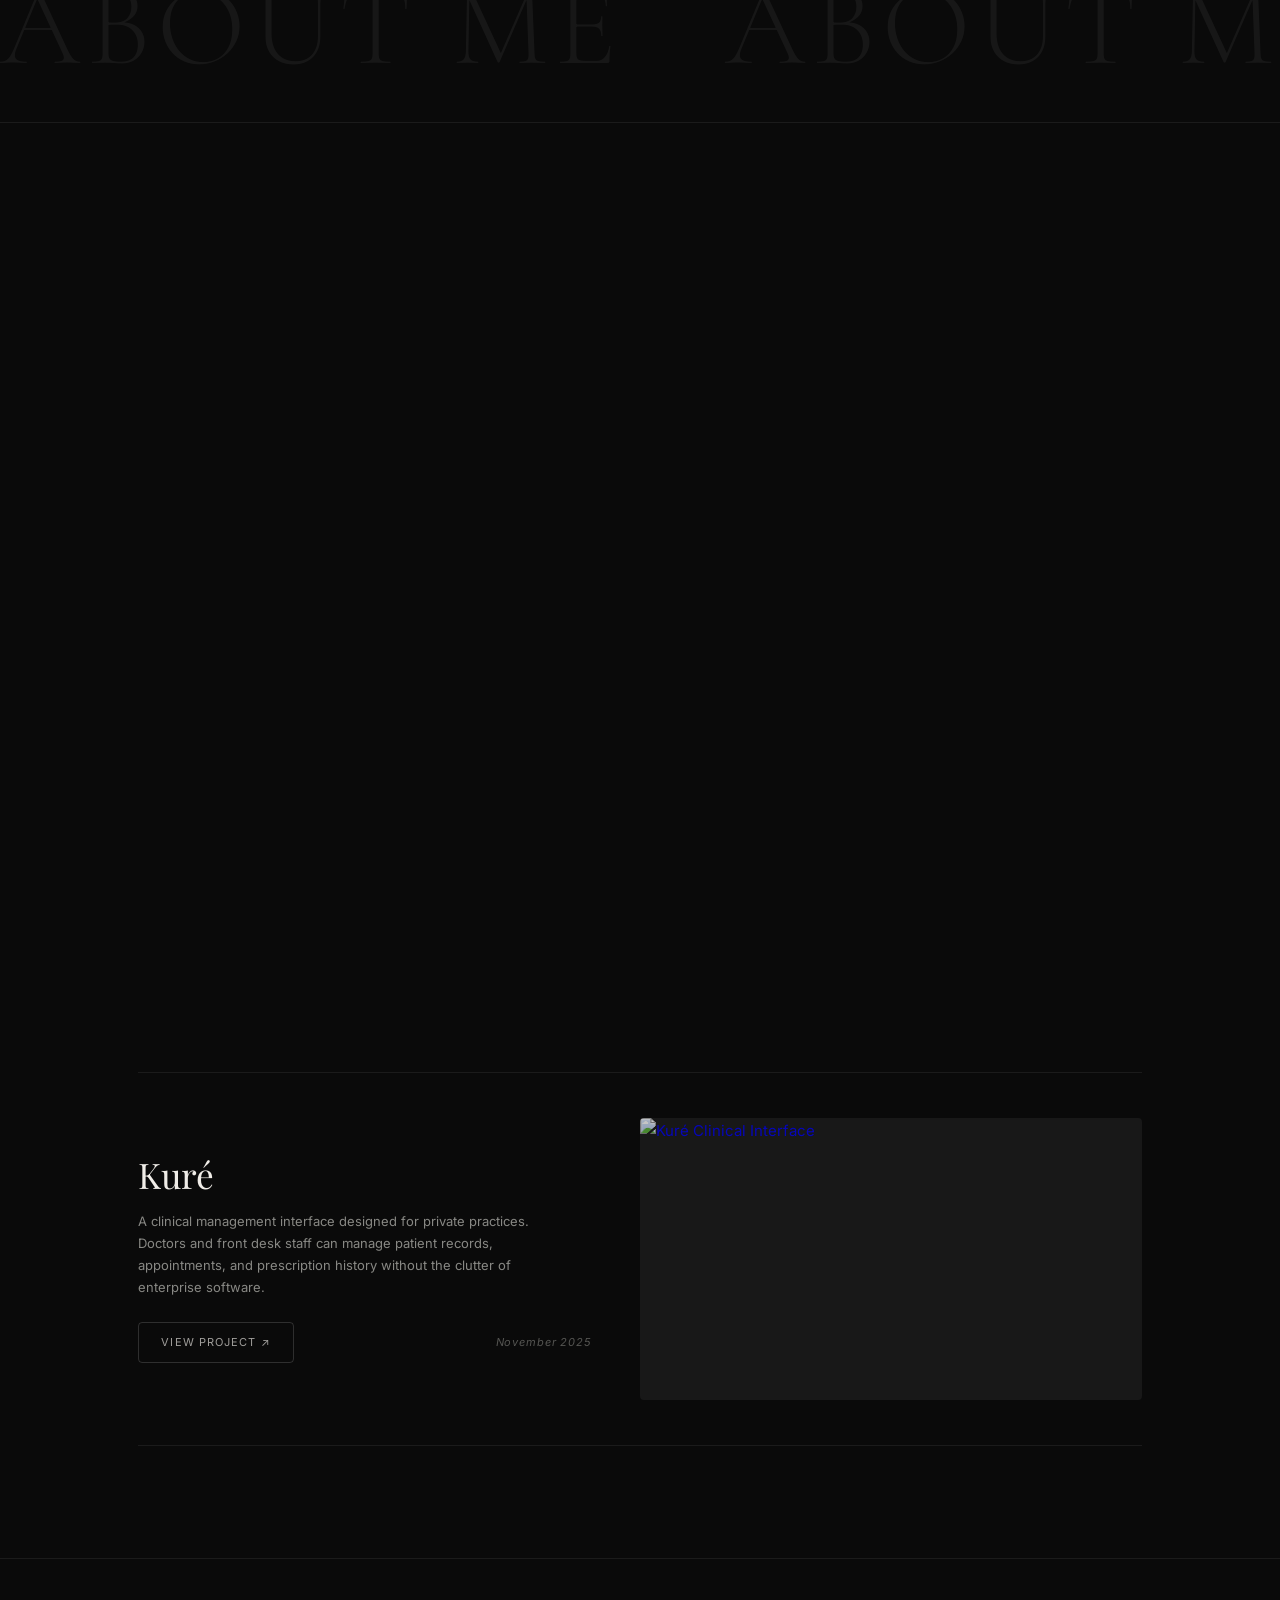
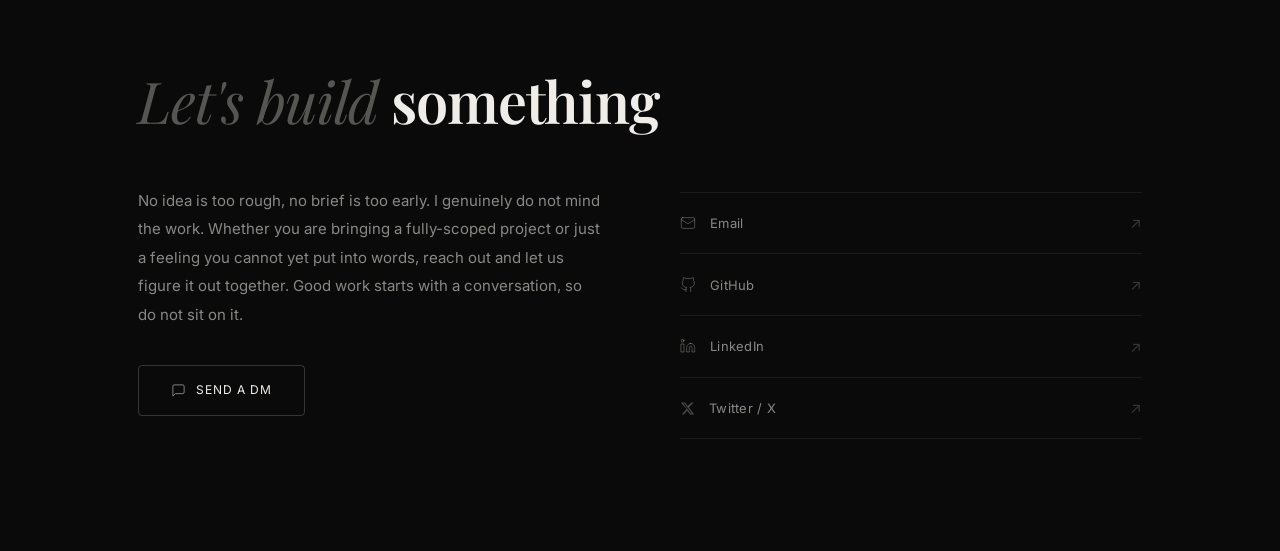
==== commit 30c80b67: "Update index.html" ====
--- a/index.html
+++ b/index.html
@@ -467,6 +467,11 @@
     transition: opacity 0.4s ease, transform 0.5s ease;
   }
   .project-row:hover .project-row-img { opacity: 1; transform: scale(1.04); }
+
+  @media (max-width: 768px) {
+    .project-row { display: flex; flex-direction: column; }
+    .project-row-right { order: -1; }
+  }
 
   /* ===================== CONTACT ===================== */
   #contact {
@@ -724,10 +729,10 @@
     <a href="https://debstephhallschool.onrender.com" class="project-row fade-up d1" target="_blank" rel="noopener">
       <div class="project-row-left">
         <div class="project-row-title">Debsteph Hall School Portal</div>
-        <p class="project-row-desc">A full-stack school management system built for a Lagos primary school. Three separate portals — admin, staff, and student — with role-based access, live academic records, class promotions, and a real-time analytics dashboard.</p>
+        <p class="project-row-desc">A school management system built for a Lagos primary school. Admins, staff, and students each get their own portal with the access and tools that actually make sense for their role. Academic records, class promotions, and a live analytics dashboard all in one place.</p>
         <div class="project-row-footer">
           <span class="btn-view">View project ↗</span>
-          <span class="project-row-date">March 2025</span>
+          <span class="project-row-date">January 2026</span>
         </div>
       </div>
       <div class="project-row-right">
@@ -735,31 +740,33 @@
       </div>
     </a>
 
+    <!-- VIVENDII -->
     <a href="#" class="project-row fade-up d2">
       <div class="project-row-left">
-        <div class="project-row-title">Salon Landing Page</div>
-        <p class="project-row-desc">A polished single-page website for a Lagos hair salon, featuring custom brand identity, fluid animations, and a mobile-first responsive layout.</p>
+        <div class="project-row-title">Vivendii</div>
+        <p class="project-row-desc">A full e-commerce storefront for a Lagos-based streetwear label. Built for drop culture, with a product catalogue, cart, and a checkout flow that holds up on mobile just as well as on desktop.</p>
         <div class="project-row-footer">
           <span class="btn-view">View project ↗</span>
-          <span class="project-row-date">August 2024</span>
+          <span class="project-row-date">September 2025</span>
         </div>
       </div>
       <div class="project-row-right">
-        <img class="project-row-img" src="https://images.unsplash.com/photo-1560066984-138dadb4c035?w=800&q=80" alt="Salon Landing Page" />
+        <img class="project-row-img" src="https://images.unsplash.com/photo-1523398002811-999ca8dec234?w=800&q=80" alt="Vivendii Storefront" />
       </div>
     </a>
 
+    <!-- KURE -->
     <a href="#" class="project-row fade-up d3">
       <div class="project-row-left">
-        <div class="project-row-title">Client Project Three</div>
-        <p class="project-row-desc">Replace this with a real project title and description. Add a screenshot to the thumbnail on the right.</p>
+        <div class="project-row-title">Kuré</div>
+        <p class="project-row-desc">A clinical management interface designed for private practices. Doctors and front desk staff can manage patient records, appointments, and prescription history without the clutter of enterprise software.</p>
         <div class="project-row-footer">
           <span class="btn-view">View project ↗</span>
-          <span class="project-row-date">November 2023</span>
+          <span class="project-row-date">November 2025</span>
         </div>
       </div>
       <div class="project-row-right">
-        <img class="project-row-img" src="https://images.unsplash.com/photo-1581291518857-4e27b48ff24e?w=800&q=80" alt="Client Project Three" />
+        <img class="project-row-img" src="https://images.unsplash.com/photo-1631217868264-e5b90bb7e133?w=800&q=80" alt="Kuré Clinical Interface" />
       </div>
     </a>
 
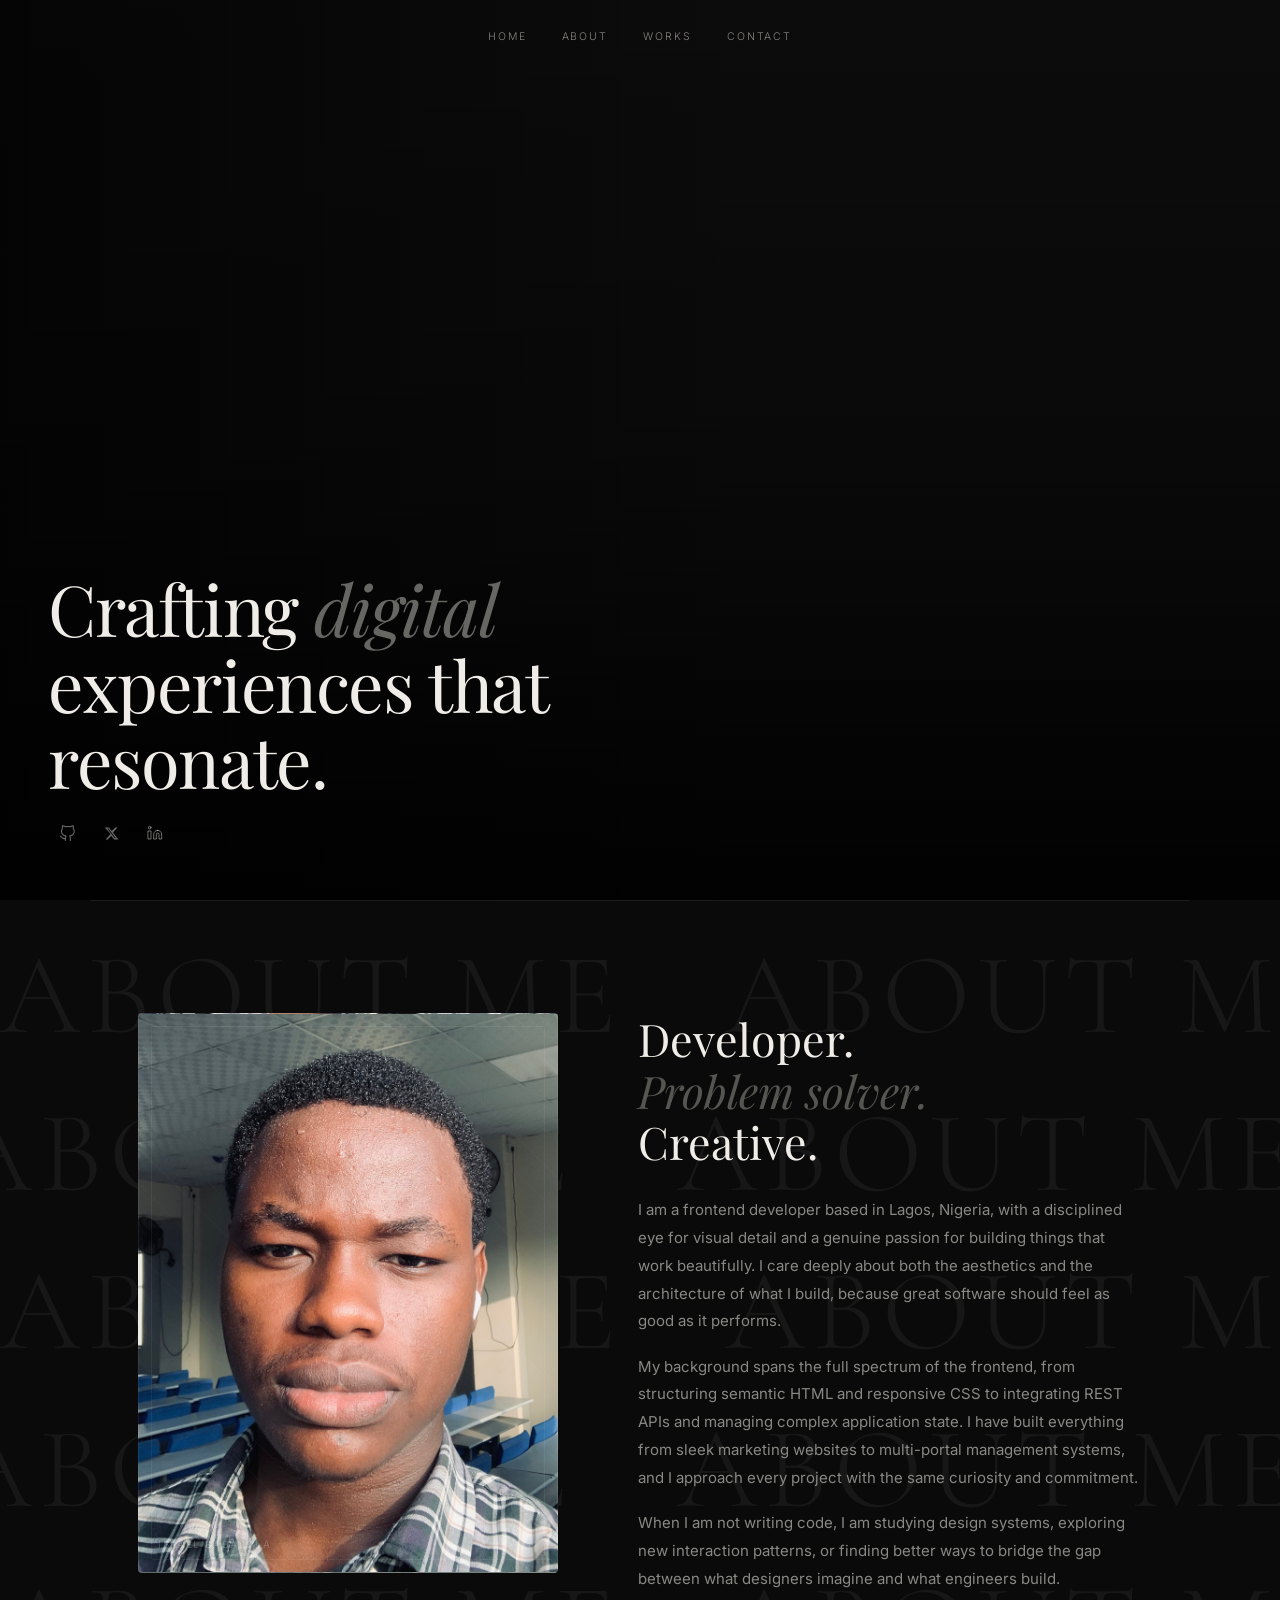
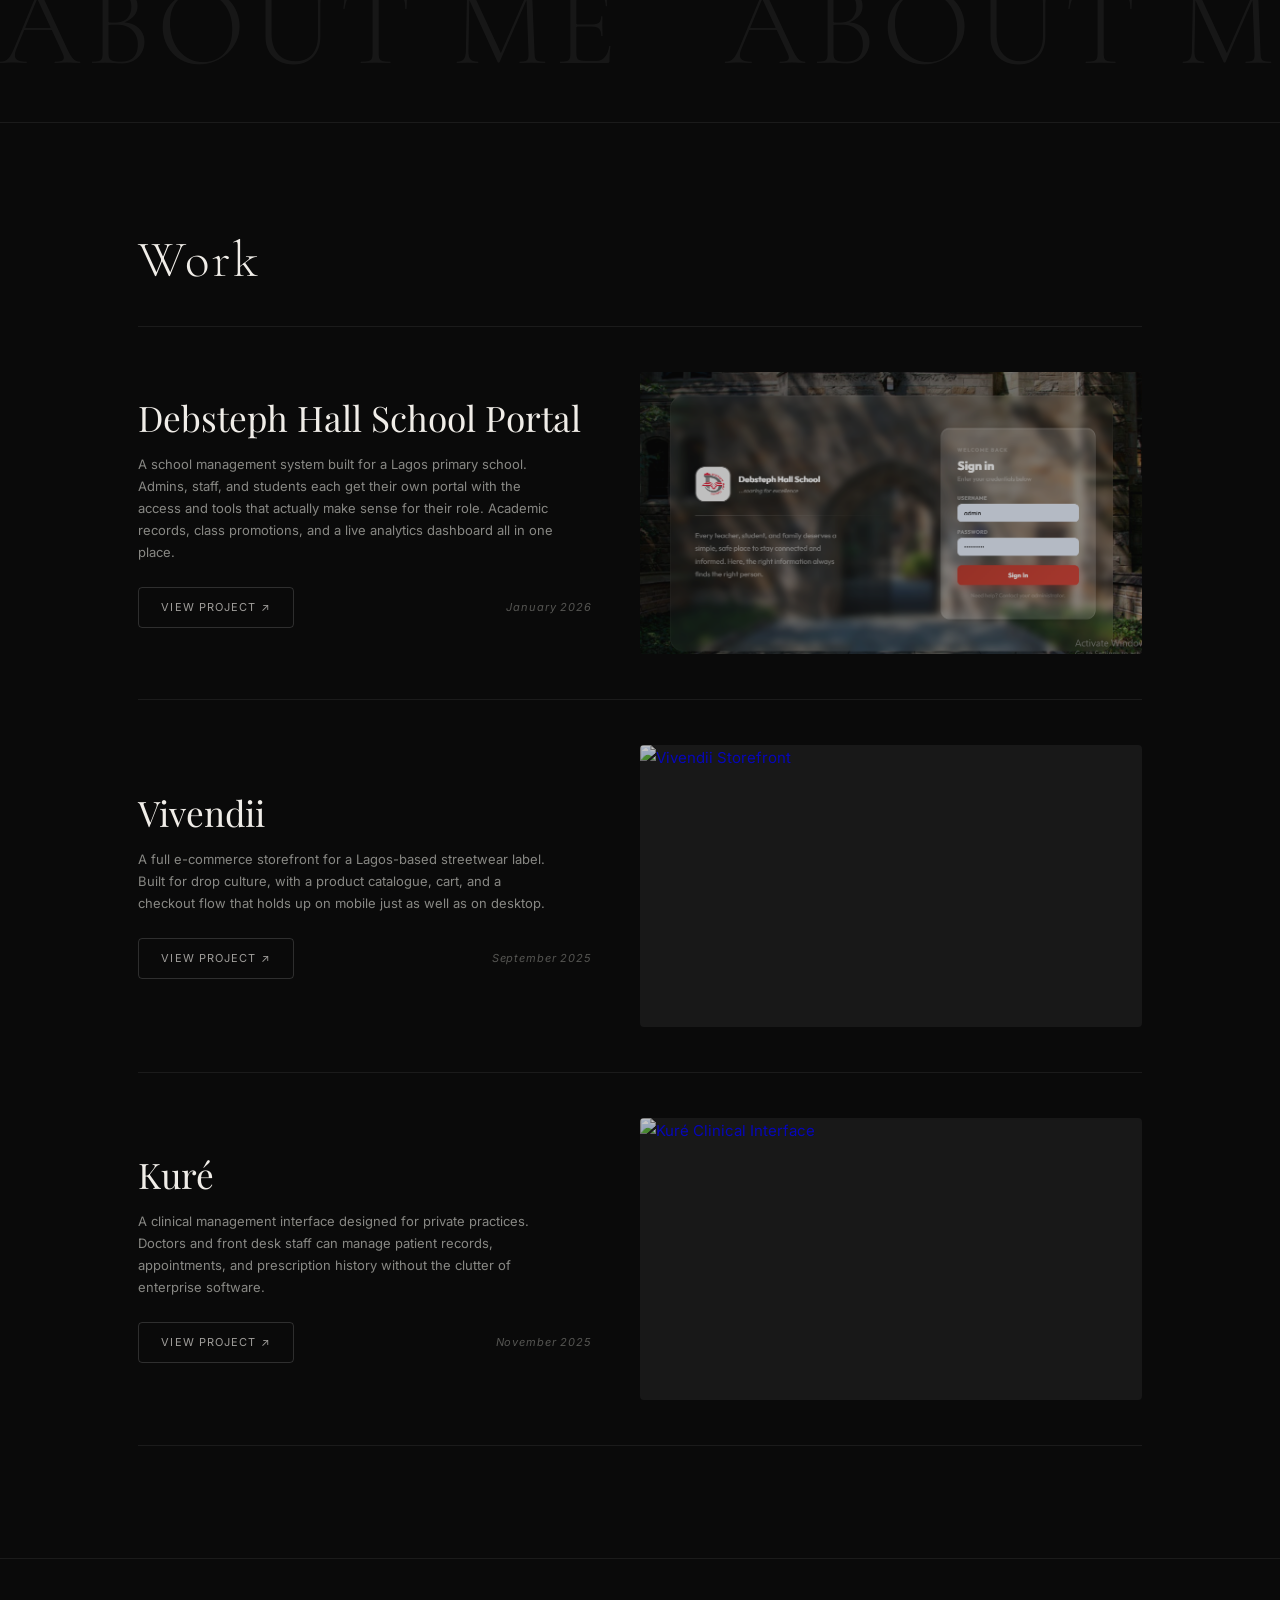
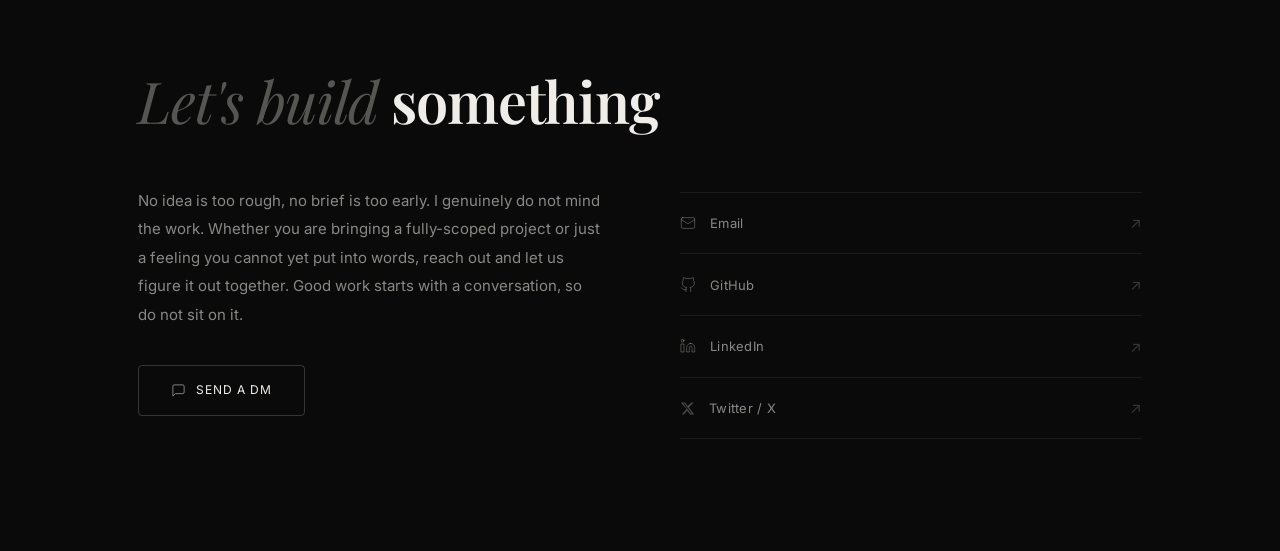
==== commit 83811d99: "Update index.html" ====
--- a/index.html
+++ b/index.html
@@ -766,7 +766,7 @@
         </div>
       </div>
       <div class="project-row-right">
-        <img class="project-row-img" src="https://images.unsplash.com/photo-1631217868264-e5b90bb7e133?w=800&q=80" alt="Kuré Clinical Interface" />
+        <img class="project-row-img" src="https://images.unsplash.com/photo-1505751172876-fa1923c5c528?w=800&q=80" alt="Kuré Clinical Interface" />
       </div>
     </a>
 
